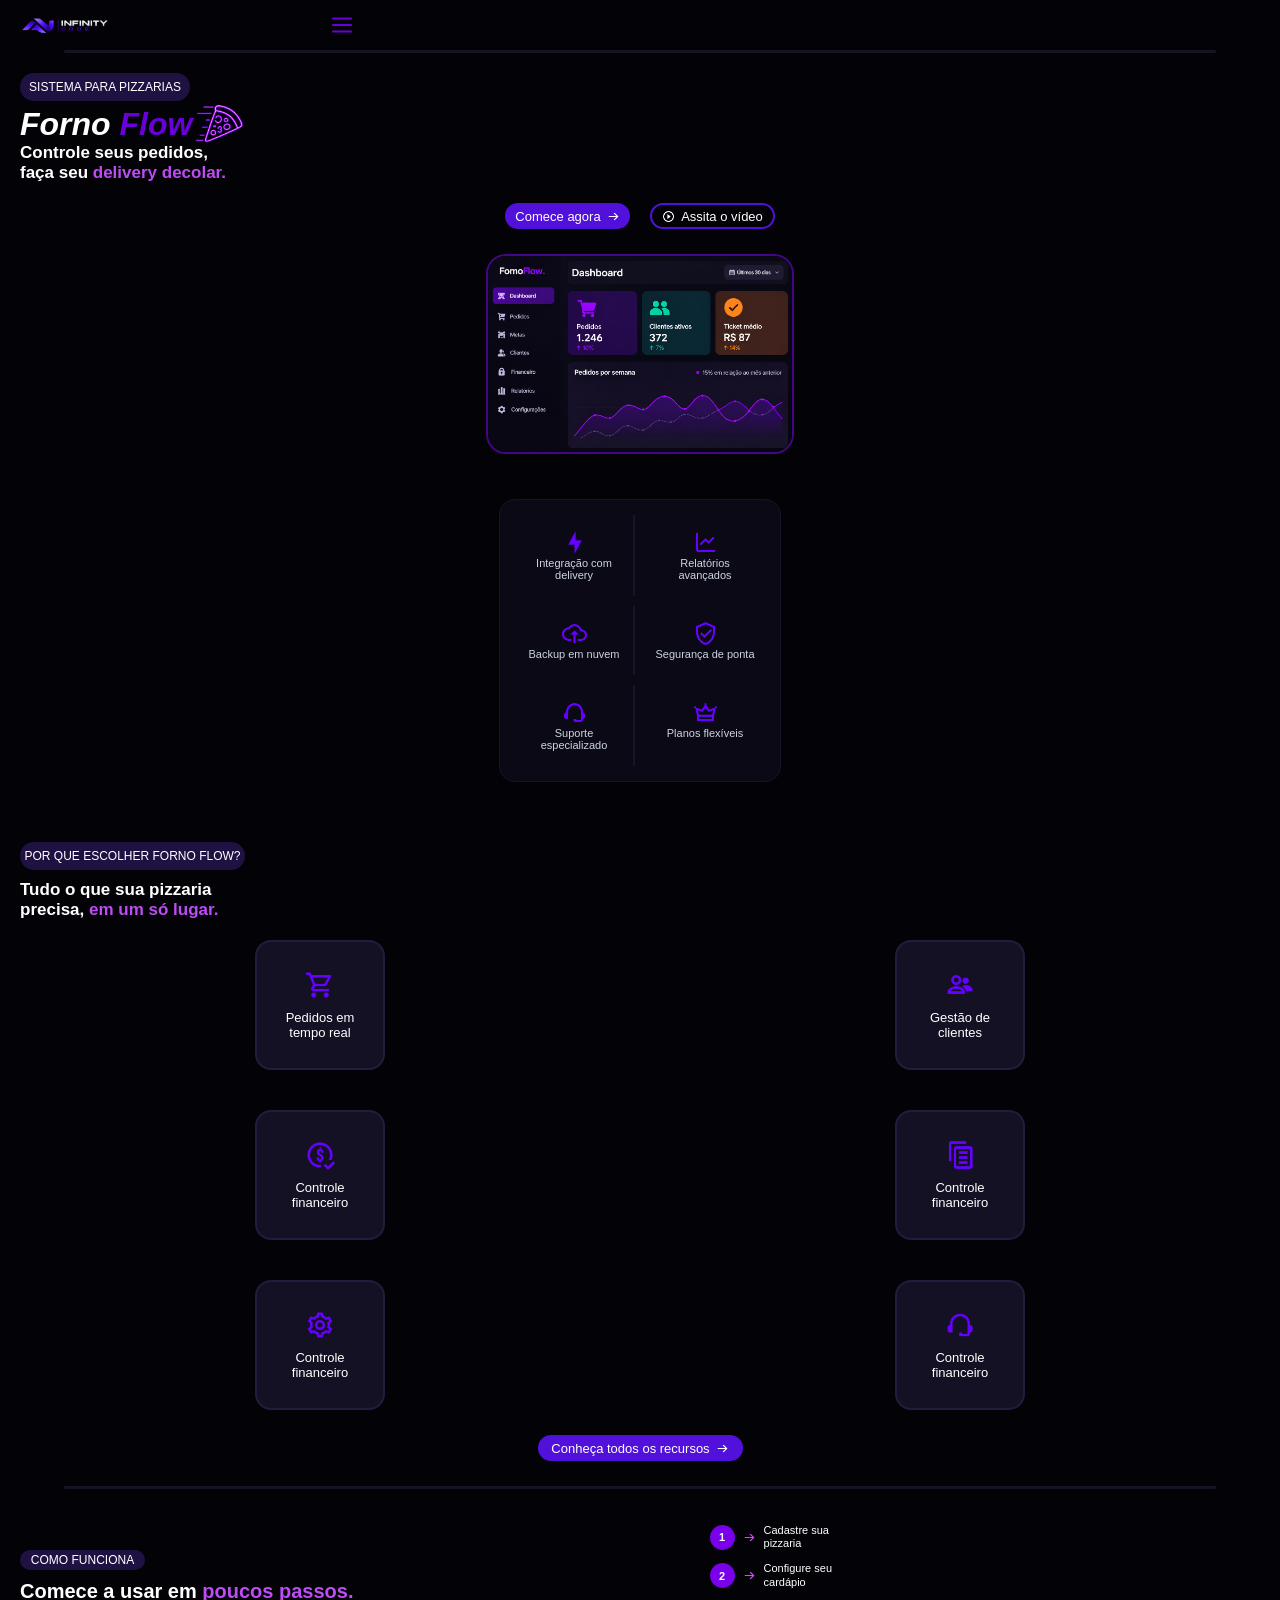
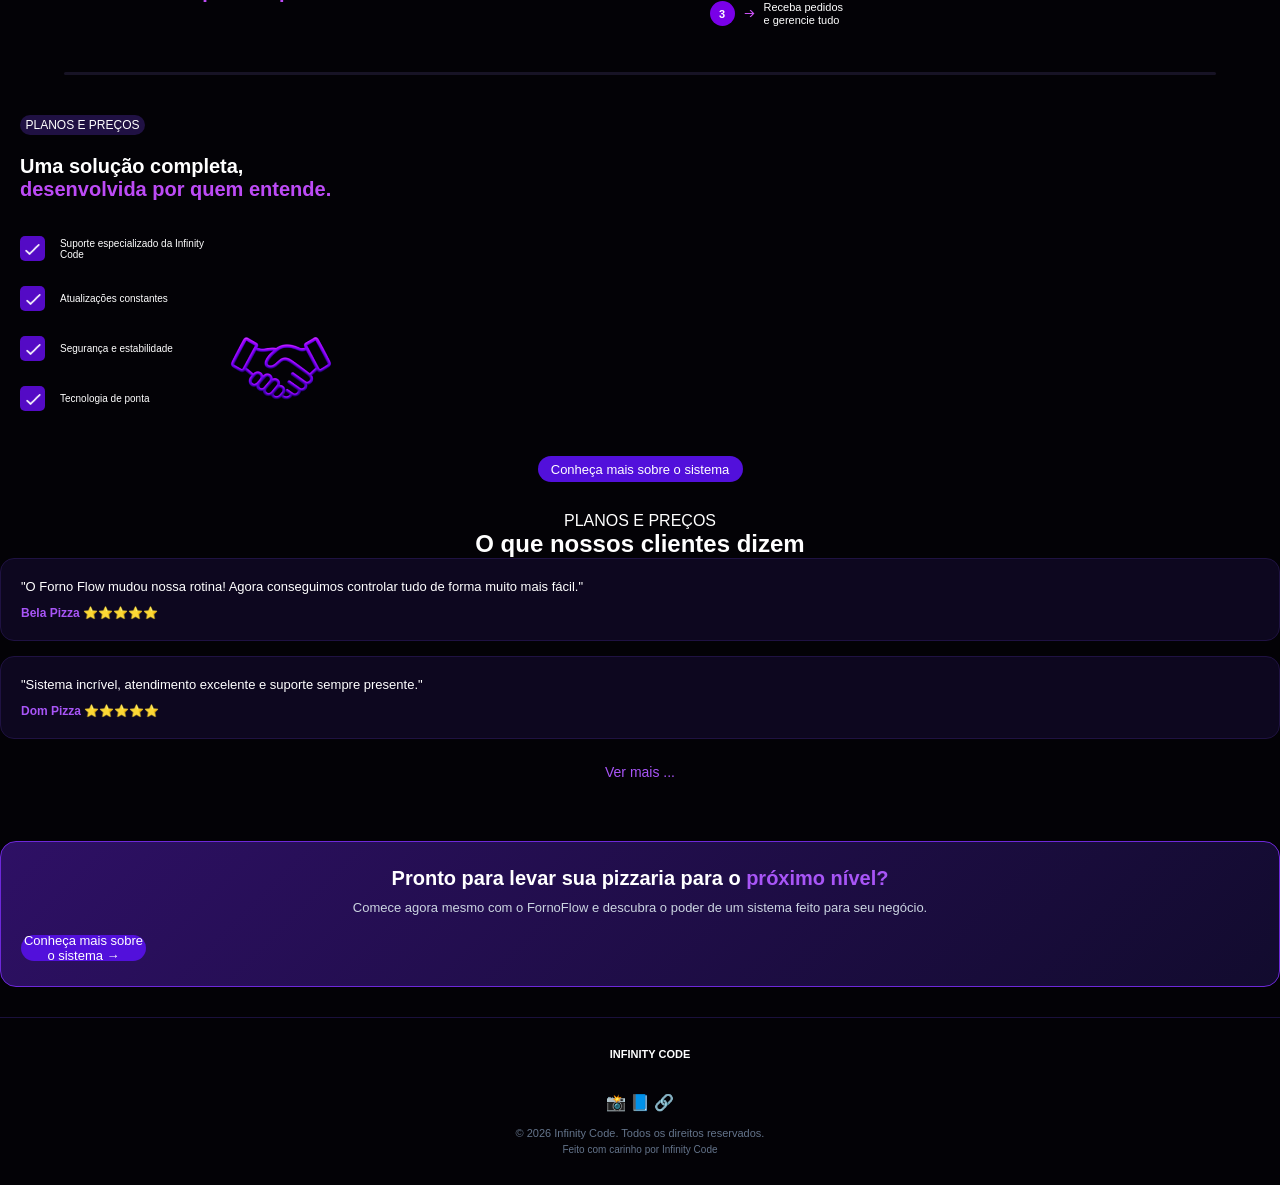
==== index.html @ 1250975b "Tela do mobile em andamento" ====
<!DOCTYPE html>
<html lang="pt-br">
<head>
  <meta charset="UTF-8">
  <meta name="viewport" content="width=device-width, initial-scale=1.0">
  <title>Infinity Code</title>
  <link rel="stylesheet" href="style.css">
</head>
<body>
  <header>
    <img src="landing-page/img/logo.png" alt="Logo" class="logo">
    <img src="./landing-page/img/menu.png" alt="Menu" class="menu">
  </header>
  <hr class="linha-header">
  <section class="hero-mobile">
    <div class="sistema_pizzarias">SISTEMA PARA PIZZARIAS</div>
    <div class="teste">
    <h1 class="titulo_principal">Forno <span class="destaque">Flow</span></h1>
    <img class="led_pizza" src="./landing-page/img/91f98813-d1e6-4bec-9708-b373883f494c.png" alt="led pizza">
  </div>
    <p class="titulo_1"><strong>Controle seus pedidos,</strong></p>
    <p class="titulo_1"><strong>faça seu <span class="destaque_1">delivery decolar.</span></strong></p>
    <div class="botoes">
      <div class="btn-roxo">
        <p>Comece agora</p>
        <img class="seta" src="./landing-page/img/icons8-right-96.png" alt="">
      </div>
      <div class="btn-transparente">
        <img class="play" src="./landing-page/img/icons8-play-dentro-de-um-círculo-96.png" alt="">
        <p>Assita o vídeo</p>
      </div>
    </div>
    <div class="imagem">
      <img class="sistema" src="landing-page/img/Captura de tela 2026-11-18 223406.png" alt="sistema">
    </div>
  </section>
  <div class="beneficios">
      <section class="features-grid-mobile">
    <div class="feature-box-linha">
      <img class="imagens_beneficios" src="landing-page/img/icons8-raio-96.png" alt="raio">
      <br>Integração com delivery</div>
      
    <div class="feature-box">
      <img class="imagens_beneficios" src="landing-page/img/icons8-gráfico-96.png" alt="grafico">
      <br>Relatórios avançados</div>
      
    <div class="feature-box-linha">
      <img class="imagens_beneficios" src="landing-page/img/icons8-upload-para-nuvem-96.png" alt="upload">
      <br>Backup em nuvem</div>
      
    <div class="feature-box">
      <img class="imagens_beneficios" src="landing-page/img/icons8-segurança-verificada-96.png" alt="proteção">
      <br>Segurança de ponta</div>
      
    <div class="feature-box-linha">
      <img class="imagens_beneficios" src="landing-page/img/icons8-fone-de-ouvido-96.png" alt="suporte">
      <br>Suporte especializado</div>
      
    <div class="feature-box">
      <img class="imagens_beneficios" src="landing-page/img/icons8-coroa-96.png" alt="coroa">
      <br>Planos flexíveis</div>
  </div>  
  </section>

  <section class="why-mobile">
    <div class="porque_escolher">POR QUE ESCOLHER FORNO FLOW?</div>
    <p class="titulo_2"><strong>Tudo o que sua pizzaria precisa, <span class="destaque_1">em um só lugar.</span></strong></p>

  <div class="container-cards">
    <div class="card">
    <img class="icone" src="landing-page/img/icons8-carrinho-de-compras-96.png" alt="compras">
    <p>Pedidos em tempo real</p>
    </div>

    <div class="card">
    <img class="icone" src="landing-page/img/icons8-grupo-de-fundo-selecionado-96.png" alt="clientes">
    <p>Gestão de clientes</p>
    </div>

   <div class="card">
    <img class="icone" src="landing-page/img/icons8-verifique-o-dólar-96.png" alt="financeiro">
    <p>Controle financeiro</p>
    </div>

    <div class="card">
    <img class="icone" src="landing-page/img/icons8-termos-e-condições-96.png" alt="cardapio">
    <p>Controle financeiro</p>
    </div>

    <div class="card">
    <img class="icone" src="landing-page/img/icons8-configurações-96.png" alt="personalização">
    <p>Controle financeiro</p>
    </div>

    <div class="card">
    <img class="icone" src="landing-page/img/icons8-fone-de-ouvido-96.png" alt="suporte">
    <p>Controle financeiro</p>
    </div>
</div>

    <div class="caixa-bt-roxo">
      <div class="bt-roxo-2">
        <p>Conheça todos os recursos</p>
        <img class="seta" src="./landing-page/img/icons8-right-96.png" alt="">
      </div>
      
  </section>
  <hr class="linha-como-funciona">
  <section class="como-funciona">
  <div class="conteudo-esquerdo">
    <div class="etiqueta">COMO FUNCIONA</div>
    <p><strong>Comece a usar em <span class="destaque_1">poucos passos.</span></strong></p>
  </div>
  <div class="passos">

    <div class="passo">
      <div class="numero">1</div>
      <img class="seta" src="landing-page/img/icons8-direita-96.png" alt="seta roxa">
      <p>Cadastre sua pizzaria</p>
    </div>

    <div class="passo">
      <div class="numero">2</div>
      <img class="seta" src="landing-page/img/icons8-direita-96.png" alt="seta roxa">
      <p>Configure seu cardápio</p>
    </div>

    <div class="passo">
      <div class="numero">3</div>
      <img class="seta" src="landing-page/img/icons8-direita-96.png" alt="seta roxa">
      <p>Receba pedidos e gerencie tudo</p>
    </div>
  </div>
</section>
<hr class="linha-como-funciona">




<section class="planos-precos-mobile">
  <div class="planos-precos">PLANOS E PREÇOS</div>
  <p class="titulo_3"><strong>Uma solução completa,</strong></p>
  <p class="titulo_4"><strong>desenvolvida por quem entende.<span class="destaque_2"></span></strong></p>
  <div class="teste">
    <div class="planos">

      <div class="planos_2">
        <div class="quadrado">
          <img class="confere" src="landing-page/img/icons8-selecionado-96.png" alt="icone">
        </div>
        <p>Suporte especializado da Infinity Code</p>
  
      </div>
      <div class="planos_2">
        <div class="quadrado">
          <img class="confere" src="landing-page/img/icons8-selecionado-96.png" alt="icone">
        </div>
        <p>Atualizações constantes</p>
  
      </div>
      <div class="planos_2">
        <div class="quadrado">
          <img class="confere" src="landing-page/img/icons8-selecionado-96.png" alt="icone">
        </div>
        <p>Segurança e  estabilidade</p>
  
      </div>
      <div class="planos_2">
        <div class="quadrado">
          <img class="confere" src="landing-page/img/icons8-selecionado-96.png" alt="icone">
        </div>
        <p>Tecnologia de ponta</p>
      </div>
    
    </div>
    <img class="icone-mão" src="landing-page/img/fcdffcb5-68f2-475a-bbe3-7c4272f0a0ca.png" alt="maõs">
  </div>
  <div class="caixa-bt-roxo">
  <div class="bt-roxo-3">Conheça mais sobre o sistema</div>
  </div>
  
  
</section>





  <!-- DEPOIMENTOS MOBILE -->
  <section class="depoimentos-mobile">
    <span class="badge">PLANOS E PREÇOS</span>
    <h2>O que nossos clientes dizem</h2>

    <div class="depoimento-card">
      <p>"O Forno Flow mudou nossa rotina! Agora conseguimos controlar tudo de forma muito mais fácil."</p>
      <div class="autor"><strong>Bela Pizza</strong> ⭐⭐⭐⭐⭐</div>
    </div>
    
    <div class="depoimento-card">
      <p>"Sistema incrível, atendimento excelente e suporte sempre presente."</p>
      <div class="autor"><strong>Dom Pizza</strong> ⭐⭐⭐⭐⭐</div>
    </div>

    <a href="#" class="ver-mais">Ver mais ...</a>
  </section>

  <!-- CTA FINAL -->
  <section class="cta-mobile-box">
    <h3>Pronto para levar sua pizzaria para o <span>próximo nível?</span></h3>
    <p>Comece agora mesmo com o FornoFlow e descubra o poder de um sistema feito para seu negócio.</p>
    <button class="btn-roxo full-width">Conheça mais sobre o sistema →</button>
  </section>

  <!-- RODAPÉ MOBILE -->
  <footer class="footer-mobile">
    <div class="logo">INFINITY CODE</div>
    <div class="socials">📸 📘 🔗</div>
    <p>© 2026 Infinity Code. Todos os direitos reservados.</p>
    <p class="tiny">Feito com carinho por Infinity Code</p>
  </footer>

</body>
</html>
---- style.css ----
* {
  margin: 0;
  padding: 0;
  box-sizing: border-box;
  font-family: 'Segoe UI', Tahoma, Geneva, Verdana, sans-serif;
}

body {
  display: flex;
  flex-direction: column;
  background-color: #030206;
  color: #ffffff;
  width: 100%;
}

header {
  display: flex;
  align-items: center;
  height: 50px;
  font-size: 12px;
  font-weight: bold;
  letter-spacing: 1px;
}

.menu {
  height: 24px;
  margin-left: 220px;
}

.logo {
    height: 30px;
    margin-left: 20px;
}

.linha-header {
  border: none;
  height: 3px;
  background-color: #171325;
  width: 90%;
  margin: 0 auto;
  border-radius: 25px;
}

.sistema_pizzarias {
  display: flex;
  justify-content: center;
  align-items: center;
  background-color: #201143;
  color: #ffffff;
  font-size: 12px;
  height: 28px; 
  width: 170px;
  margin-top: 20px;
  margin-left: 20px;
  border-radius: 25px;
}

.titulo_principal {
margin-left: 20px;
font-size: 32px;
font-style: italic;
}

.destaque {
color: #6900DA;
}

.teste {
 display: flex;
}

.led_pizza {
  height: 40px;
  margin-top: 2px;
}
.titulo_1 {
  margin-left: 20px;
  font-size: 17px;
}
.destaque_1 {
  color: #BD4BF6;
}
.hero-title {
  color: #5210DB;
  font-size: 16px;
  margin-bottom: 20px;
}
.botoes{
display: flex;
gap: 20px;
margin-top: 20px;
width: 100%;
justify-content: center;
align-items: center;
}

.btn-roxo {
  display: flex;
  width: 125px;
  height: 26px;
  justify-content: center;
  align-items: center; 
  gap: 6px;
  border-radius: 25px;
  border: none;
  background-color: #5210DB;
  color: white;
  font-size: 13px;
  
}
.seta {
  height: 13px;
}

.play {
  height: 13px;
}
.btn-transparente {
  display: flex;
  width: 125px;
  height: 26px;
  justify-content: center;
  align-items: center; 
  gap: 6px;
  border-radius: 25px;
  border: none;
  background-color: #030206;
  color: white;
  font-size: 13px;
  border: 2px solid #5210DB;
  
}
.imagem {
  display: flex;
  width: 100%;   
  height: 250px;
  justify-content: center;
  align-items: center;          
}
.sistema {
  height: 200px;
  border-radius: 20px;
  border: 2px solid #440587;
  justify-content: center;
  align-items: center;
}

.beneficios {
  display: flex;
  justify-content: center;
  align-items: center;
  width: 100%;
  margin-top: 20px;
}

.features-grid-mobile {
  display: grid;
  grid-template-columns: repeat(2, 1fr);
  gap: 10px;
  background-color: #0B0915;
  border: 1px solid #181425;
  padding: 15px;
  border-radius: 16px;
  margin-bottom: 40px;
  text-align: center;
  font-size: 11px;
  width: 282px;
}

.feature-box {
  padding: 15px 10px;
  color: #cbd5e1;
}
.imagens_beneficios {
  height: 25px;
}
.feature-box-linha {
  border-right: 2px solid #181425;
  padding: 15px 10px;
  color: #cbd5e1;
}

.porque_escolher {
  display: flex;
  justify-content: center;
  align-items: center;
  background-color: #201143;
  color: #ffffff;
  font-size: 12px;
  height: 28px; 
  width: 225px;
  margin-top: 20px;
  margin-left: 20px;
  border-radius: 25px;
}

.titulo_2 {
  margin-left: 20px;
  margin-top: 10px;
  font-size: 17px;
  width: 260px;
}

.container-cards {
  display: grid;
  grid-template-columns: repeat(2, 1fr);
  width: 100%;
  justify-items: center;
  align-items: center;
  gap: 20px 0;
}

.card {
  box-sizing: border-box;
  background-color: #151125;
  border: 2px solid #231c3c;
  border-radius: 16px;
  padding: 20px;
  text-align: center;
  display: flex;
  flex-direction: column;
  align-items: center;
  justify-content: center;
  height: 130px;
  width: 130px;
  margin-top: 20px;
}

.icone {
  height: 30px;
  margin-bottom: 10px;
}

.card p {
  font-size: 13px;
}

.caixa-bt-roxo {
  display: flex;
  justify-content: center;
  align-items: center;
  margin-top: 25px; 
}

.bt-roxo-2 {
  display: flex;
  width: 205px;
  height: 26px;
  justify-content: center;
  align-items: center; 
  gap: 6px;
  border-radius: 25px;
  border: none;
  background-color: #5210DB;
  color: white;
  font-size: 13px;
}

.linha-como-funciona {
  border: none;
  height: 3px;
  background-color: #171325;
  width: 90%;
  margin: 0 auto;
  border-radius: 25px;
  margin-top: 25px;
  
}
.como-funciona {
  display: grid;
  grid-template-columns: 1.2fr 1fr;
  align-items: center;
  gap: 25px;
  width: 100%;
  margin-top: 35px;
  margin-bottom: 20px;
  box-sizing: border-box;
}

.conteudo-esquerdo {
  display: flex;
  flex-direction: column;
  align-items: flex-start;
}

.etiqueta {
  display: flex;
  justify-content: center;
  align-items: center;
  background-color: #201143;
  color: #ffffff;
  font-size: 12px;
  height: 20px; 
  width: 125px;
  margin-left: 20px;
  border-radius: 25px;
}

.conteudo-esquerdo p {
  color: white;
  font-size: 20px;
  line-height: 1.1;
  margin: 0;
  margin-top: 10px;
  margin-left: 20px;
}

.passos {
  display: flex;
  flex-direction: column;
  gap: 12px;
}

.passo {
  display: flex;
  align-items: center;
  gap: 8px;
  width: 135px;
}

.numero {
  background-color: #7900e8;
  color: white;
  width: 25px;
  height: 25px;
  min-width: 25px;
  border-radius: 50%;
  display: flex;
  align-items: center;
  justify-content: center;
  font-size: 11px;
  font-weight: bold;
}

.passo p {
  color: white;
  font-size: 11px;
  line-height: 1.2;
  margin: 0;
}
.planos-precos{
  display: flex;
  justify-content: center;
  align-items: center;
  background-color: #201143;
  color: #ffffff;
  font-size: 12px;
  height: 20px; 
  width: 125px;
  margin-top: 40px;
  margin-left: 20px;
  border-radius: 25px;

}

.titulo_3{
  margin-top: 20px;
  margin-left: 20px;
  font-size: 20px;
}

.titulo_4 {
  margin-left: 20px;
  font-size: 20px;
  color: #BD4BF6;
}

.planos {
  display: flex;
  flex-direction: column;
  grid-template-columns: 1.2fr 1fr;
  margin-left: 20px;
  gap: 25px;
  width: 210px;
  margin-top: 35px;
  margin-bottom: 20px;
  box-sizing: border-box;
}

.planos_2 {
  display: flex;
  align-items: center;
}

.quadrado {
  display: flex;
  background-color: #540AC5;
  align-items: center;
  justify-content:center;
  height: 25px;
  width:  25px;
  border-radius: 5px;
}

.planos_2 p {
  font-size: 10px;
  margin-left: 15px;
}

.confere {
  height: 20px;
}

.teste {
  align-items: end;
}

.icone-mão {
  padding-bottom: 30px;
  height: 100px;
}

.bt-roxo-3 {
  display: flex;
  width: 205px;
  height: 26px;
  justify-content: center;
  align-items: center; 
  gap: 6px;
  border-radius: 25px;
  border: none;
  background-color: #5210DB;
  color: white;
  font-size: 13px;
}
/* Depoimentos Mobile */
.depoimentos-mobile {
  padding: 30px 0;
  text-align: center;
}

.depoimento-card {
  background: #0d071f;
  border: 1px solid #1f1242;
  padding: 20px;
  border-radius: 14px;
  text-align: left;
  margin-bottom: 15px;
}

.depoimento-card p {
  font-size: 13px;
  margin-bottom: 12px;
}

.autor {
  font-size: 12px;
  color: #a855f7;
}

.ver-mais {
  color: #a855f7;
  text-decoration: none;
  font-size: 14px;
  display: inline-block;
  margin-top: 10px;
}

/* CTA Box Mobile */
.cta-mobile-box {
  background: linear-gradient(135deg, #2e1065, #120b2e);
  border: 1px solid #6d28d9;
  padding: 25px 20px;
  border-radius: 16px;
  text-align: center;
  margin: 30px 0;
}

.cta-mobile-box h3 {
  font-size: 20px;
  margin-bottom: 10px;
}

.cta-mobile-box h3 span {
  color: #a855f7;
}

.cta-mobile-box p {
  color: #cbd5e1;
  font-size: 13px;
  margin-bottom: 20px;
}

/* Rodapé Mobile */
.footer-mobile {
  text-align: center;
  padding: 30px 0;
  border-top: 1px solid #1a103c;
  font-size: 11px;
  color: #64748b;
}

.footer-mobile .logo {
  font-weight: bold;
  color: white;
  margin-bottom: 15px;
}

.socials {
  font-size: 16px;
  margin-bottom: 15px;
}

.tiny {
  margin-top: 5px;
  font-size: 10px;
}
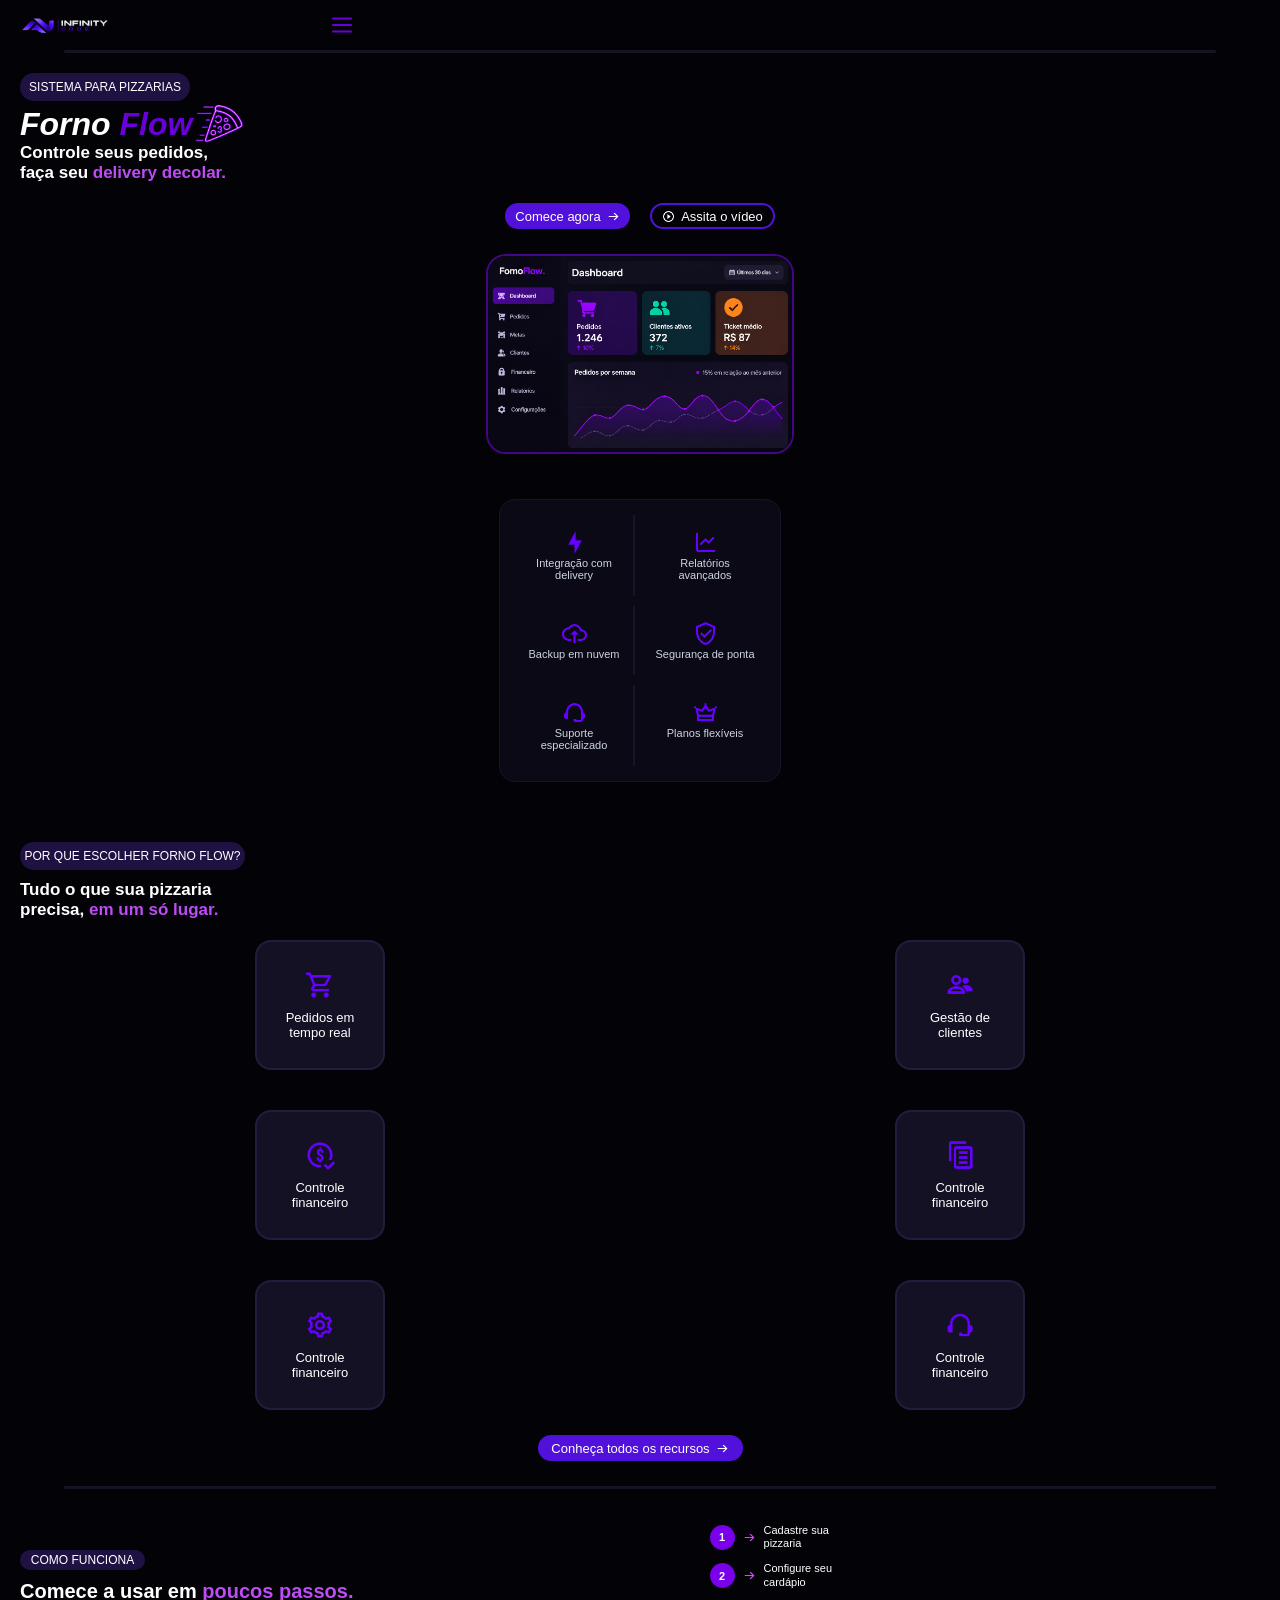
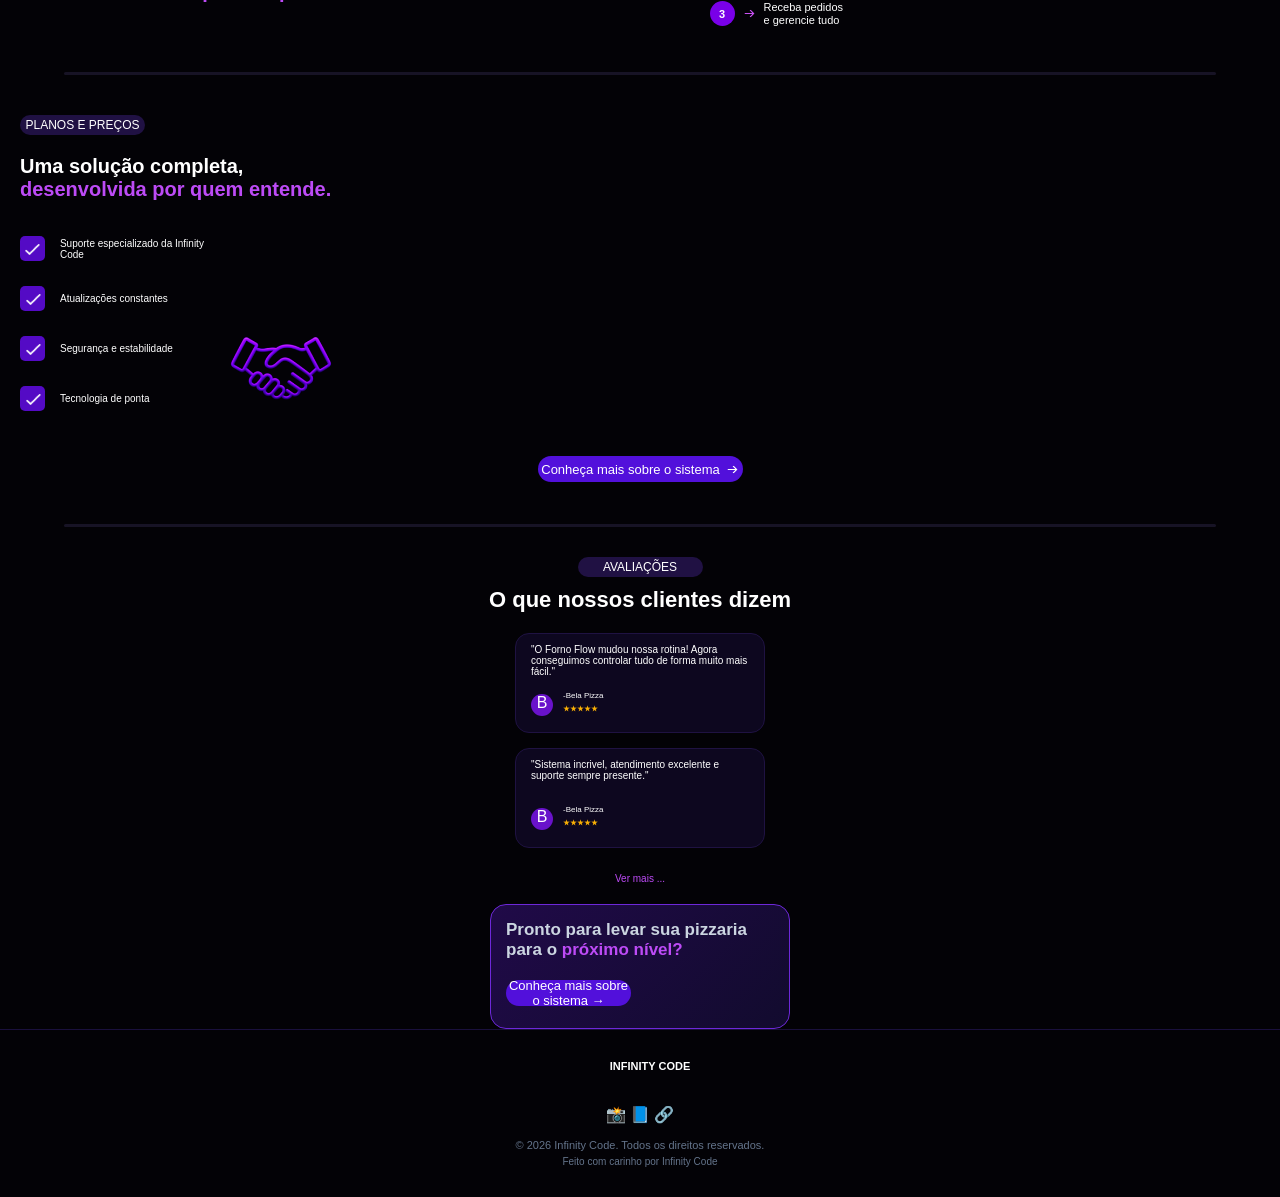
==== commit bd7ebe18: "Tela mobile quase finalizada" ====
--- a/index.html
+++ b/index.html
@@ -134,9 +134,6 @@
 </section>
 <hr class="linha-como-funciona">
 
-
-
-
 <section class="planos-precos-mobile">
   <div class="planos-precos">PLANOS E PREÇOS</div>
   <p class="titulo_3"><strong>Uma solução completa,</strong></p>
@@ -176,39 +173,68 @@
     <img class="icone-mão" src="landing-page/img/fcdffcb5-68f2-475a-bbe3-7c4272f0a0ca.png" alt="maõs">
   </div>
   <div class="caixa-bt-roxo">
-  <div class="bt-roxo-3">Conheça mais sobre o sistema</div>
-  </div>
-  
-  
+  <div class="bt-roxo-3">
+    <p>Conheça mais sobre o sistema</p>
+    <img class="seta" src="landing-page/img/icons8-right-96.png" alt="seta">
+  </div>
+  </div>
 </section>
-
-
-
-
-
-  <!-- DEPOIMENTOS MOBILE -->
+<hr class="linha-como-funciona">
+
   <section class="depoimentos-mobile">
-    <span class="badge">PLANOS E PREÇOS</span>
-    <h2>O que nossos clientes dizem</h2>
-
-    <div class="depoimento-card">
-      <p>"O Forno Flow mudou nossa rotina! Agora conseguimos controlar tudo de forma muito mais fácil."</p>
-      <div class="autor"><strong>Bela Pizza</strong> ⭐⭐⭐⭐⭐</div>
-    </div>
-    
-    <div class="depoimento-card">
-      <p>"Sistema incrível, atendimento excelente e suporte sempre presente."</p>
-      <div class="autor"><strong>Dom Pizza</strong> ⭐⭐⭐⭐⭐</div>
-    </div>
-
-    <a href="#" class="ver-mais">Ver mais ...</a>
+    <div class="titulo_avaliacoes">
+      <div class="avaliacoes">AVALIAÇÕES</div>
+      <p><strong>O que nossos clientes dizem</strong></p>
+    </div>
+
+    <div class="caixa-avaliacoes">
+      <div class="avaliacao-card">
+        <p>"O Forno Flow mudou nossa rotina! Agora conseguimos controlar tudo de forma muito mais fácil."</p>
+        <div class="cliente">
+          <div class="logo-perfil">B</div>
+          <div class="alinhamento-estrela">
+          <div class="autor">-Bela Pizza</div>
+          <div class="nota">
+            <img class="estrela" src="landing-page/img/icons8-estrela-96.png" alt="estrela">
+            <img class="estrela" src="landing-page/img/icons8-estrela-96.png" alt="estrela">
+            <img class="estrela" src="landing-page/img/icons8-estrela-96.png" alt="estrela">
+            <img class="estrela" src="landing-page/img/icons8-estrela-96.png" alt="estrela">
+            <img class="estrela" src="landing-page/img/icons8-estrela-96.png" alt="estrela">
+          </div>
+          </div>
+        </div>
+        
+      </div>
+      <div class="avaliacao-card">
+        <p>"Sistema incrivel, atendimento excelente e suporte sempre presente."</p>
+        <div class="cliente-1">
+          <div class="logo-perfil">B</div>
+          <div class="alinhamento-estrela">
+          <div class="autor">-Bela Pizza</div>
+          <div class="nota">
+            <img class="estrela" src="landing-page/img/icons8-estrela-96.png" alt="estrela">
+            <img class="estrela" src="landing-page/img/icons8-estrela-96.png" alt="estrela">
+            <img class="estrela" src="landing-page/img/icons8-estrela-96.png" alt="estrela">
+            <img class="estrela" src="landing-page/img/icons8-estrela-96.png" alt="estrela">
+            <img class="estrela" src="landing-page/img/icons8-estrela-96.png" alt="estrela">
+          </div>
+          </div>
+        </div>
+    </div>
+    <p class="ver-mais">Ver mais ...</p>
   </section>
 
   <!-- CTA FINAL -->
   <section class="cta-mobile-box">
-    <h3>Pronto para levar sua pizzaria para o <span>próximo nível?</span></h3>
-    <p>Comece agora mesmo com o FornoFlow e descubra o poder de um sistema feito para seu negócio.</p>
-    <button class="btn-roxo full-width">Conheça mais sobre o sistema →</button>
+    <div class="caixa-final">
+      <div class="caixa-roxa">
+        <p><span class="texto-final"><strong>Pronto para levar sua pizzaria para o </span><span class="destaque_3">próximo nível?</strong></span></p>
+        <button class="btn-roxo full-width">Conheça mais sobre o sistema →</button>
+
+      </div>
+      
+    </div>
+    
   </section>
 
   <!-- RODAPÉ MOBILE -->
--- a/style.css
+++ b/style.css
@@ -422,58 +422,139 @@
   background-color: #5210DB;
   color: white;
   font-size: 13px;
+  margin-bottom: 17px;
+  text-align: center;
 }
 /* Depoimentos Mobile */
-.depoimentos-mobile {
-  padding: 30px 0;
-  text-align: center;
-}
-
-.depoimento-card {
+.titulo_avaliacoes {
+  display: flex;
+  flex-direction: column;
+  align-items: center;
+  justify-content: center;
+  height: auto;
+  width: 100%;
+  gap: 10px;
+  margin-top: 30px;
+}
+.avaliacoes {
+  display: flex;
+  justify-content: center;
+  align-items: center;
+  background-color: #201143;
+  color: #ffffff;
+  font-size: 12px;
+  height: 20px; 
+  width: 125px;
+  border-radius: 25px;
+}
+.titulo_avaliacoes p {
+  font-size: 22px;
+}
+
+.caixa-avaliacoes {
+  display: flex;
+  flex-direction: column;
+  height: auto;
+  width: 100%;
+  justify-content: center;
+  align-items: center;
+  margin-top: 20px
+}
+
+.avaliacao-card {
   background: #0d071f;
   border: 1px solid #1f1242;
-  padding: 20px;
+  padding-top: 10px;
+  padding-left: 15px;
+  padding-right: 10px;
   border-radius: 14px;
   text-align: left;
   margin-bottom: 15px;
-}
-
-.depoimento-card p {
-  font-size: 13px;
-  margin-bottom: 12px;
-}
-
+  height: 100px;
+  width: 250px;
+}
+
+.avaliacao-card p {
+  font-size: 10px;
+}
+
+.logo-perfil {
+  display: flex;
+  width: 22px;
+  height: 22px;
+  background-color: #6912CB;
+  justify-content: center;
+  border-radius: 50%;
+  margin-top: 7px;
+}
+
+.cliente {
+  margin-top: 10px;
+  display: flex;
+  align-items: center;
+}
+
+.alinhamento-estrela {
+  display: flex;
+  flex-direction: column;
+  margin-left: 10px;
+}
 .autor {
-  font-size: 12px;
-  color: #a855f7;
-}
-
+  font-size: 8px;
+}
+.nota{
+  display: flex;
+  margin-top: 5px;
+}
+.estrela {
+  height: 7px;
+}
+.cliente-1 {
+  margin-top: 20px;
+  display: flex;
+  align-items: center;
+}
 .ver-mais {
-  color: #a855f7;
+  color: #BD4BF6;
   text-decoration: none;
-  font-size: 14px;
+  font-size: 10px;
   display: inline-block;
   margin-top: 10px;
 }
 
-/* CTA Box Mobile */
-.cta-mobile-box {
-  background: linear-gradient(135deg, #2e1065, #120b2e);
+.caixa-final{
+  display: flex;
+  flex-direction: column;
+  width: 100%;
+  height: auto;
+  justify-content: center;
+  align-items: center;
+  margin-top: 20px;
+}
+
+.caixa-roxa {
+  background: linear-gradient(135deg, #200a48, #120b2e);
   border: 1px solid #6d28d9;
-  padding: 25px 20px;
   border-radius: 16px;
-  text-align: center;
-  margin: 30px 0;
-}
-
-.cta-mobile-box h3 {
-  font-size: 20px;
-  margin-bottom: 10px;
-}
-
-.cta-mobile-box h3 span {
-  color: #a855f7;
-}
+  height: 125px;
+  width: 300px;
+  padding-left: 15px;
+  padding-top: 15px;
+  padding-right: 10px;
+}
+
+.texto-final {
+  font-size: 17px;
+}
+
+.destaque_3 {
+  font-size: 17px;
+  color: #BD4BF6;
+}
+
+
+
+
 
 .cta-mobile-box p {
   color: #cbd5e1;
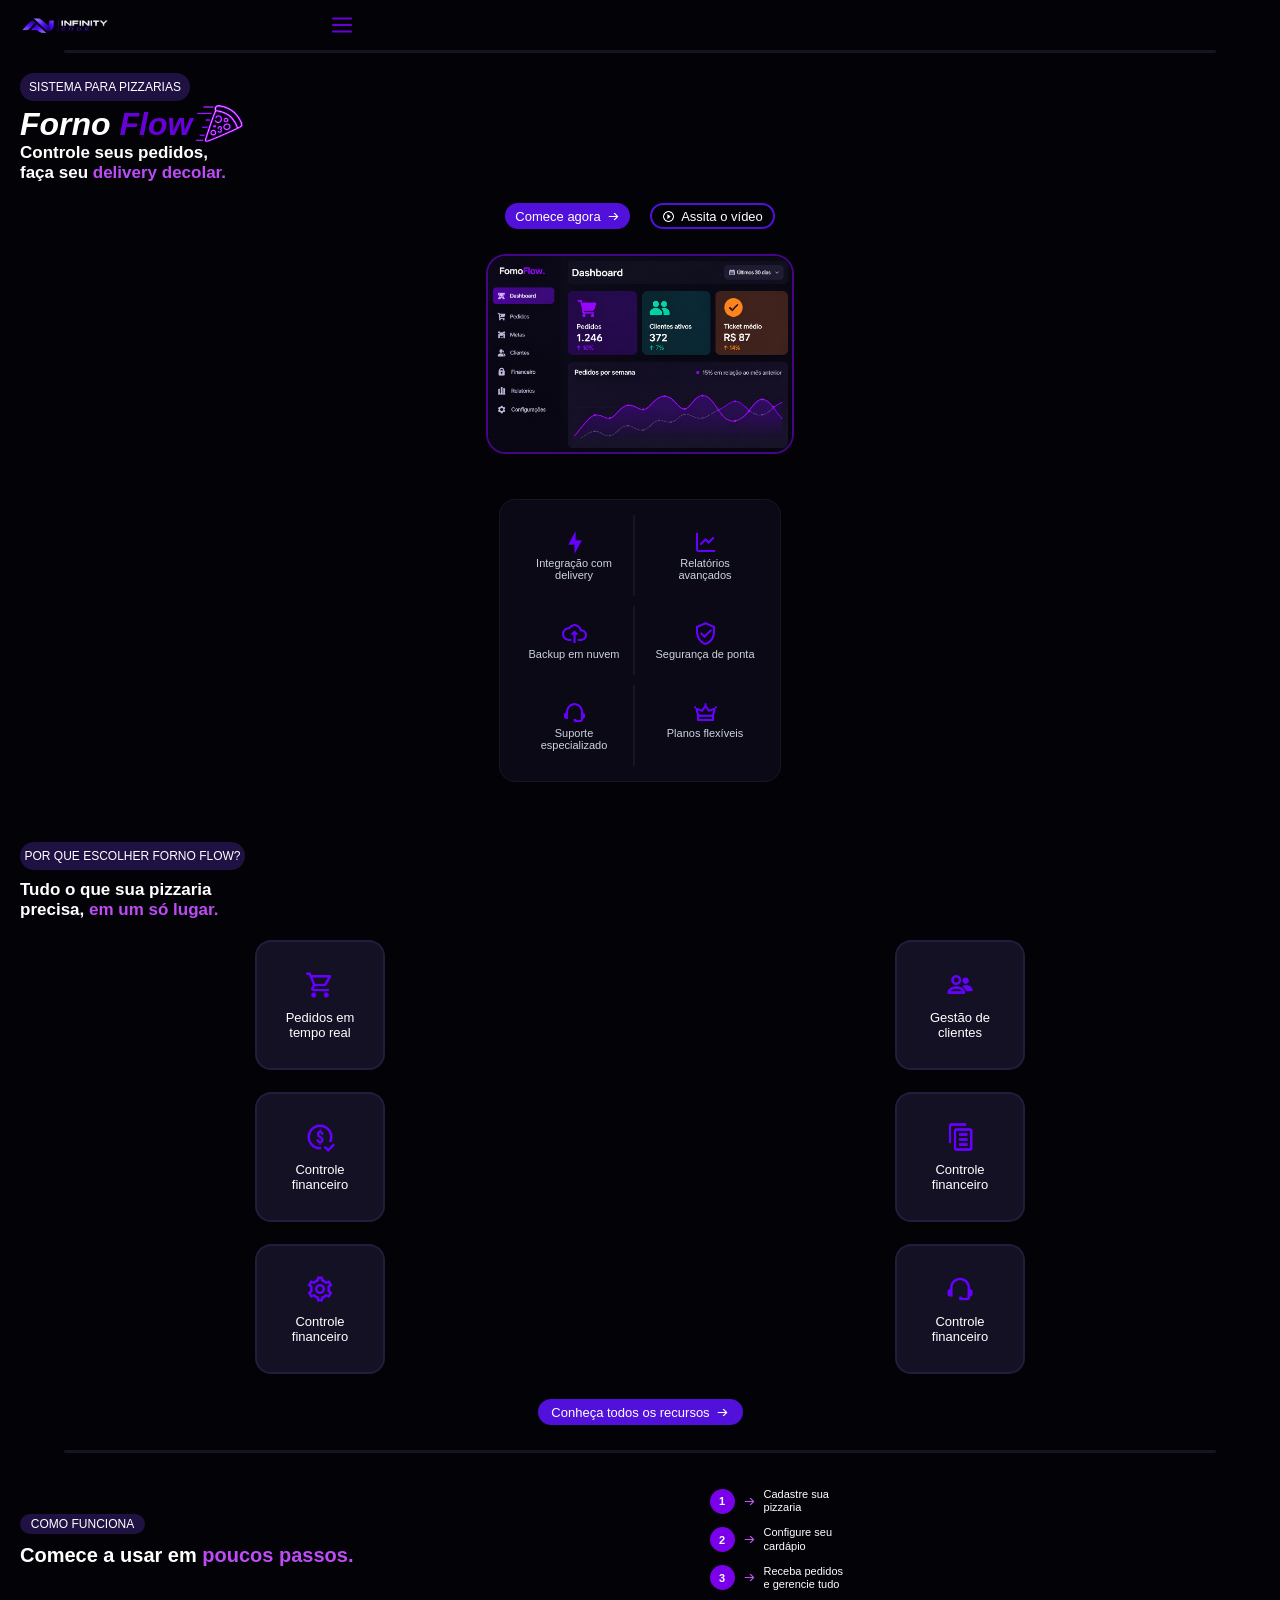
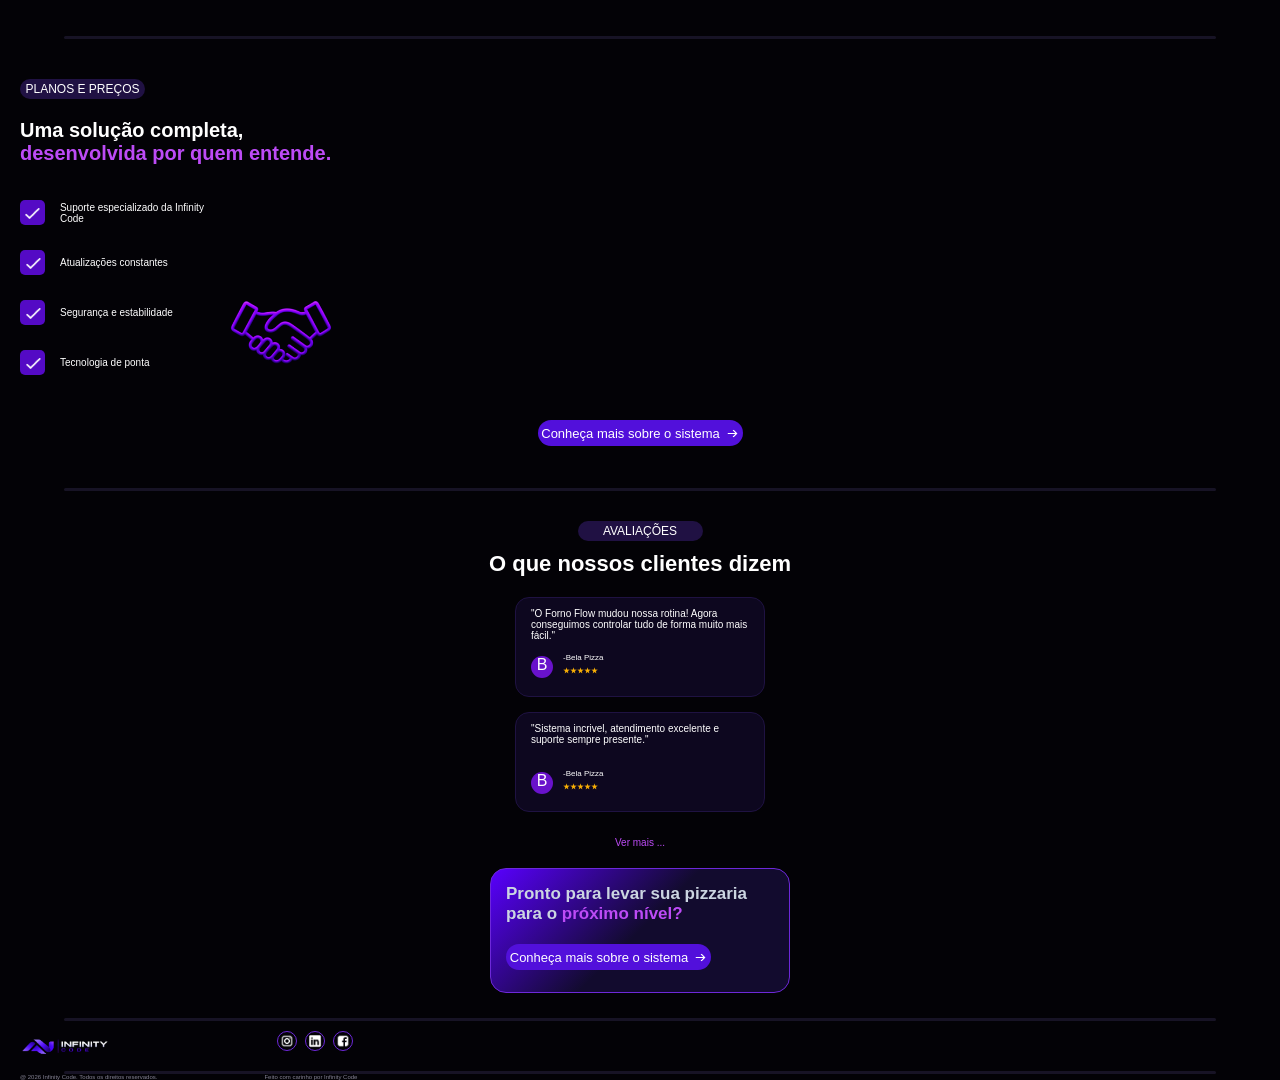
==== commit 12196062: "Tela mobile finalizada" ====
--- a/index.html
+++ b/index.html
@@ -1,249 +1,262 @@
 <!DOCTYPE html>
 <html lang="pt-br">
 <head>
-  <meta charset="UTF-8">
-  <meta name="viewport" content="width=device-width, initial-scale=1.0">
-  <title>Infinity Code</title>
-  <link rel="stylesheet" href="style.css">
+    <meta charset="UTF-8">
+    <meta name="viewport" content="width=device-width, initial-scale=1.0">
+    <title>Infinity Code</title>
+    <link rel="stylesheet" href="style.css">
 </head>
 <body>
-  <header>
-    <img src="landing-page/img/logo.png" alt="Logo" class="logo">
-    <img src="./landing-page/img/menu.png" alt="Menu" class="menu">
-  </header>
-  <hr class="linha-header">
-  <section class="hero-mobile">
-    <div class="sistema_pizzarias">SISTEMA PARA PIZZARIAS</div>
-    <div class="teste">
-    <h1 class="titulo_principal">Forno <span class="destaque">Flow</span></h1>
-    <img class="led_pizza" src="./landing-page/img/91f98813-d1e6-4bec-9708-b373883f494c.png" alt="led pizza">
-  </div>
-    <p class="titulo_1"><strong>Controle seus pedidos,</strong></p>
-    <p class="titulo_1"><strong>faça seu <span class="destaque_1">delivery decolar.</span></strong></p>
-    <div class="botoes">
-      <div class="btn-roxo">
-        <p>Comece agora</p>
-        <img class="seta" src="./landing-page/img/icons8-right-96.png" alt="">
-      </div>
-      <div class="btn-transparente">
-        <img class="play" src="./landing-page/img/icons8-play-dentro-de-um-círculo-96.png" alt="">
-        <p>Assita o vídeo</p>
-      </div>
+    <header>
+        <img src="landing-page/img/logo.png" alt="Logo" class="logo">
+        <img src="./landing-page/img/menu.png" alt="Menu" class="menu">
+    </header>
+
+    <hr class="linha-header">
+
+    <section class="hero-mobile">
+        <div class="sistema_pizzarias">SISTEMA PARA PIZZARIAS</div>
+        <div class="teste">
+            <h1 class="titulo_principal">Forno <span class="destaque">Flow</span></h1>
+            <img class="led_pizza" src="./landing-page/img/91f98813-d1e6-4bec-9708-b373883f494c.png" alt="led pizza">
+        </div>
+        <p class="titulo_1"><strong>Controle seus pedidos,</strong></p>
+        <p class="titulo_1"><strong>faça seu <span class="destaque_1">delivery decolar.</span></strong></p>
+        <div class="botoes">
+            <div class="btn-roxo">
+                <p>Comece agora</p>
+                <img class="seta" src="./landing-page/img/icons8-right-96.png" alt="">
+            </div>
+            <div class="btn-transparente">
+                <img class="play" src="./landing-page/img/icons8-play-dentro-de-um-círculo-96.png" alt="">
+                <p>Assita o vídeo</p>
+            </div>
+        </div>
+        <div class="imagem">
+            <img class="sistema" src="landing-page/img/Captura de tela 2026-11-18 223406.png" alt="sistema">
+        </div>
+    </section>
+
+    <div class="beneficios">
+        <section class="features-grid-mobile">
+            <div class="feature-box-linha">
+                <img class="imagens_beneficios" src="landing-page/img/icons8-raio-96.png" alt="raio">
+                <br>Integração com delivery
+            </div>
+            <div class="feature-box">
+                <img class="imagens_beneficios" src="landing-page/img/icons8-gráfico-96.png" alt="grafico">
+                <br>Relatórios avançados
+            </div>
+            <div class="feature-box-linha">
+                <img class="imagens_beneficios" src="landing-page/img/icons8-upload-para-nuvem-96.png" alt="upload">
+                <br>Backup em nuvem
+            </div>
+            <div class="feature-box">
+                <img class="imagens_beneficios" src="landing-page/img/icons8-segurança-verificada-96.png" alt="proteção">
+                <br>Segurança de ponta
+            </div>
+            <div class="feature-box-linha">
+                <img class="imagens_beneficios" src="landing-page/img/icons8-fone-de-ouvido-96.png" alt="suporte">
+                <br>Suporte especializado
+            </div>
+            <div class="feature-box">
+                <img class="imagens_beneficios" src="landing-page/img/icons8-coroa-96.png" alt="coroa">
+                <br>Planos flexíveis
+            </div>
+        </section>
     </div>
-    <div class="imagem">
-      <img class="sistema" src="landing-page/img/Captura de tela 2026-11-18 223406.png" alt="sistema">
-    </div>
-  </section>
-  <div class="beneficios">
-      <section class="features-grid-mobile">
-    <div class="feature-box-linha">
-      <img class="imagens_beneficios" src="landing-page/img/icons8-raio-96.png" alt="raio">
-      <br>Integração com delivery</div>
-      
-    <div class="feature-box">
-      <img class="imagens_beneficios" src="landing-page/img/icons8-gráfico-96.png" alt="grafico">
-      <br>Relatórios avançados</div>
-      
-    <div class="feature-box-linha">
-      <img class="imagens_beneficios" src="landing-page/img/icons8-upload-para-nuvem-96.png" alt="upload">
-      <br>Backup em nuvem</div>
-      
-    <div class="feature-box">
-      <img class="imagens_beneficios" src="landing-page/img/icons8-segurança-verificada-96.png" alt="proteção">
-      <br>Segurança de ponta</div>
-      
-    <div class="feature-box-linha">
-      <img class="imagens_beneficios" src="landing-page/img/icons8-fone-de-ouvido-96.png" alt="suporte">
-      <br>Suporte especializado</div>
-      
-    <div class="feature-box">
-      <img class="imagens_beneficios" src="landing-page/img/icons8-coroa-96.png" alt="coroa">
-      <br>Planos flexíveis</div>
-  </div>  
-  </section>
-
-  <section class="why-mobile">
-    <div class="porque_escolher">POR QUE ESCOLHER FORNO FLOW?</div>
-    <p class="titulo_2"><strong>Tudo o que sua pizzaria precisa, <span class="destaque_1">em um só lugar.</span></strong></p>
-
-  <div class="container-cards">
-    <div class="card">
-    <img class="icone" src="landing-page/img/icons8-carrinho-de-compras-96.png" alt="compras">
-    <p>Pedidos em tempo real</p>
-    </div>
-
-    <div class="card">
-    <img class="icone" src="landing-page/img/icons8-grupo-de-fundo-selecionado-96.png" alt="clientes">
-    <p>Gestão de clientes</p>
-    </div>
-
-   <div class="card">
-    <img class="icone" src="landing-page/img/icons8-verifique-o-dólar-96.png" alt="financeiro">
-    <p>Controle financeiro</p>
-    </div>
-
-    <div class="card">
-    <img class="icone" src="landing-page/img/icons8-termos-e-condições-96.png" alt="cardapio">
-    <p>Controle financeiro</p>
-    </div>
-
-    <div class="card">
-    <img class="icone" src="landing-page/img/icons8-configurações-96.png" alt="personalização">
-    <p>Controle financeiro</p>
-    </div>
-
-    <div class="card">
-    <img class="icone" src="landing-page/img/icons8-fone-de-ouvido-96.png" alt="suporte">
-    <p>Controle financeiro</p>
-    </div>
-</div>
-
-    <div class="caixa-bt-roxo">
-      <div class="bt-roxo-2">
-        <p>Conheça todos os recursos</p>
-        <img class="seta" src="./landing-page/img/icons8-right-96.png" alt="">
-      </div>
-      
-  </section>
-  <hr class="linha-como-funciona">
-  <section class="como-funciona">
-  <div class="conteudo-esquerdo">
-    <div class="etiqueta">COMO FUNCIONA</div>
-    <p><strong>Comece a usar em <span class="destaque_1">poucos passos.</span></strong></p>
-  </div>
-  <div class="passos">
-
-    <div class="passo">
-      <div class="numero">1</div>
-      <img class="seta" src="landing-page/img/icons8-direita-96.png" alt="seta roxa">
-      <p>Cadastre sua pizzaria</p>
-    </div>
-
-    <div class="passo">
-      <div class="numero">2</div>
-      <img class="seta" src="landing-page/img/icons8-direita-96.png" alt="seta roxa">
-      <p>Configure seu cardápio</p>
-    </div>
-
-    <div class="passo">
-      <div class="numero">3</div>
-      <img class="seta" src="landing-page/img/icons8-direita-96.png" alt="seta roxa">
-      <p>Receba pedidos e gerencie tudo</p>
-    </div>
-  </div>
-</section>
-<hr class="linha-como-funciona">
-
-<section class="planos-precos-mobile">
-  <div class="planos-precos">PLANOS E PREÇOS</div>
-  <p class="titulo_3"><strong>Uma solução completa,</strong></p>
-  <p class="titulo_4"><strong>desenvolvida por quem entende.<span class="destaque_2"></span></strong></p>
-  <div class="teste">
-    <div class="planos">
-
-      <div class="planos_2">
-        <div class="quadrado">
-          <img class="confere" src="landing-page/img/icons8-selecionado-96.png" alt="icone">
-        </div>
-        <p>Suporte especializado da Infinity Code</p>
-  
-      </div>
-      <div class="planos_2">
-        <div class="quadrado">
-          <img class="confere" src="landing-page/img/icons8-selecionado-96.png" alt="icone">
-        </div>
-        <p>Atualizações constantes</p>
-  
-      </div>
-      <div class="planos_2">
-        <div class="quadrado">
-          <img class="confere" src="landing-page/img/icons8-selecionado-96.png" alt="icone">
-        </div>
-        <p>Segurança e  estabilidade</p>
-  
-      </div>
-      <div class="planos_2">
-        <div class="quadrado">
-          <img class="confere" src="landing-page/img/icons8-selecionado-96.png" alt="icone">
-        </div>
-        <p>Tecnologia de ponta</p>
-      </div>
-    
-    </div>
-    <img class="icone-mão" src="landing-page/img/fcdffcb5-68f2-475a-bbe3-7c4272f0a0ca.png" alt="maõs">
-  </div>
-  <div class="caixa-bt-roxo">
-  <div class="bt-roxo-3">
-    <p>Conheça mais sobre o sistema</p>
-    <img class="seta" src="landing-page/img/icons8-right-96.png" alt="seta">
-  </div>
-  </div>
-</section>
-<hr class="linha-como-funciona">
-
-  <section class="depoimentos-mobile">
-    <div class="titulo_avaliacoes">
-      <div class="avaliacoes">AVALIAÇÕES</div>
-      <p><strong>O que nossos clientes dizem</strong></p>
-    </div>
-
-    <div class="caixa-avaliacoes">
-      <div class="avaliacao-card">
-        <p>"O Forno Flow mudou nossa rotina! Agora conseguimos controlar tudo de forma muito mais fácil."</p>
-        <div class="cliente">
-          <div class="logo-perfil">B</div>
-          <div class="alinhamento-estrela">
-          <div class="autor">-Bela Pizza</div>
-          <div class="nota">
-            <img class="estrela" src="landing-page/img/icons8-estrela-96.png" alt="estrela">
-            <img class="estrela" src="landing-page/img/icons8-estrela-96.png" alt="estrela">
-            <img class="estrela" src="landing-page/img/icons8-estrela-96.png" alt="estrela">
-            <img class="estrela" src="landing-page/img/icons8-estrela-96.png" alt="estrela">
-            <img class="estrela" src="landing-page/img/icons8-estrela-96.png" alt="estrela">
-          </div>
-          </div>
-        </div>
-        
-      </div>
-      <div class="avaliacao-card">
-        <p>"Sistema incrivel, atendimento excelente e suporte sempre presente."</p>
-        <div class="cliente-1">
-          <div class="logo-perfil">B</div>
-          <div class="alinhamento-estrela">
-          <div class="autor">-Bela Pizza</div>
-          <div class="nota">
-            <img class="estrela" src="landing-page/img/icons8-estrela-96.png" alt="estrela">
-            <img class="estrela" src="landing-page/img/icons8-estrela-96.png" alt="estrela">
-            <img class="estrela" src="landing-page/img/icons8-estrela-96.png" alt="estrela">
-            <img class="estrela" src="landing-page/img/icons8-estrela-96.png" alt="estrela">
-            <img class="estrela" src="landing-page/img/icons8-estrela-96.png" alt="estrela">
-          </div>
-          </div>
-        </div>
-    </div>
-    <p class="ver-mais">Ver mais ...</p>
-  </section>
-
-  <!-- CTA FINAL -->
-  <section class="cta-mobile-box">
-    <div class="caixa-final">
-      <div class="caixa-roxa">
-        <p><span class="texto-final"><strong>Pronto para levar sua pizzaria para o </span><span class="destaque_3">próximo nível?</strong></span></p>
-        <button class="btn-roxo full-width">Conheça mais sobre o sistema →</button>
-
-      </div>
-      
-    </div>
-    
-  </section>
-
-  <!-- RODAPÉ MOBILE -->
-  <footer class="footer-mobile">
-    <div class="logo">INFINITY CODE</div>
-    <div class="socials">📸 📘 🔗</div>
-    <p>© 2026 Infinity Code. Todos os direitos reservados.</p>
-    <p class="tiny">Feito com carinho por Infinity Code</p>
-  </footer>
-
+
+    <section class="why-mobile">
+        <div class="porque_escolher">POR QUE ESCOLHER FORNO FLOW?</div>
+        <p class="titulo_2"><strong>Tudo o que sua pizzaria precisa, <span class="destaque_1">em um só lugar.</span></strong></p>
+
+        <div class="container-cards">
+            <div class="card">
+                <img class="icone" src="landing-page/img/icons8-carrinho-de-compras-96.png" alt="compras">
+                <p>Pedidos em tempo real</p>
+            </div>
+            <div class="card">
+                <img class="icone" src="landing-page/img/icons8-grupo-de-fundo-selecionado-96.png" alt="clientes">
+                <p>Gestão de clientes</p>
+            </div>
+            <div class="card">
+                <img class="icone" src="landing-page/img/icons8-verifique-o-dólar-96.png" alt="financeiro">
+                <p>Controle financeiro</p>
+            </div>
+            <div class="card">
+                <img class="icone" src="landing-page/img/icons8-termos-e-condições-96.png" alt="cardapio">
+                <p>Controle financeiro</p>
+            </div>
+            <div class="card">
+                <img class="icone" src="landing-page/img/icons8-configurações-96.png" alt="personalização">
+                <p>Controle financeiro</p>
+            </div>
+            <div class="card">
+                <img class="icone" src="landing-page/img/icons8-fone-de-ouvido-96.png" alt="suporte">
+                <p>Controle financeiro</p>
+            </div>
+        </div>
+
+        <div class="caixa-bt-roxo">
+            <div class="bt-roxo-2">
+                <p>Conheça todos os recursos</p>
+                <img class="seta" src="./landing-page/img/icons8-right-96.png" alt="">
+            </div>
+        </div>
+    </section>
+
+    <hr class="linha-como-funciona">
+
+    <section class="como-funciona">
+        <div class="conteudo-esquerdo">
+            <div class="etiqueta">COMO FUNCIONA</div>
+            <p><strong>Comece a usar em <span class="destaque_1">poucos passos.</span></strong></p>
+        </div>
+        <div class="passos">
+            <div class="passo">
+                <div class="numero">1</div>
+                <img class="seta" src="landing-page/img/icons8-direita-96.png" alt="seta roxa">
+                <p>Cadastre sua pizzaria</p>
+            </div>
+            <div class="passo">
+                <div class="numero">2</div>
+                <img class="seta" src="landing-page/img/icons8-direita-96.png" alt="seta roxa">
+                <p>Configure seu cardápio</p>
+            </div>
+            <div class="passo">
+                <div class="numero">3</div>
+                <img class="seta" src="landing-page/img/icons8-direita-96.png" alt="seta roxa">
+                <p>Receba pedidos e gerencie tudo</p>
+            </div>
+        </div>
+    </section>
+
+    <hr class="linha-como-funciona">
+
+    <section class="planos-precos-mobile">
+        <div class="planos-precos">PLANOS E PREÇOS</div>
+        <p class="titulo_3"><strong>Uma solução completa,</strong></p>
+        <p class="titulo_4"><strong>desenvolvida por quem entende.<span class="destaque_2"></span></strong></p>
+        <div class="teste">
+            <div class="planos">
+                <div class="planos_2">
+                    <div class="quadrado">
+                        <img class="confere" src="landing-page/img/icons8-selecionado-96.png" alt="icone">
+                    </div>
+                    <p>Suporte especializado da Infinity Code</p>
+                </div>
+                <div class="planos_2">
+                    <div class="quadrado">
+                        <img class="confere" src="landing-page/img/icons8-selecionado-96.png" alt="icone">
+                    </div>
+                    <p>Atualizações constantes</p>
+                </div>
+                <div class="planos_2">
+                    <div class="quadrado">
+                        <img class="confere" src="landing-page/img/icons8-selecionado-96.png" alt="icone">
+                    </div>
+                    <p>Segurança e estabilidade</p>
+                </div>
+                <div class="planos_2">
+                    <div class="quadrado">
+                        <img class="confere" src="landing-page/img/icons8-selecionado-96.png" alt="icone">
+                    </div>
+                    <p>Tecnologia de ponta</p>
+                </div>
+            </div>
+            <img class="icone-mão" src="landing-page/img/fcdffcb5-68f2-475a-bbe3-7c4272f0a0ca.png" alt="maõs">
+        </div>
+        <div class="caixa-bt-roxo">
+            <div class="bt-roxo-3">
+                <p>Conheça mais sobre o sistema</p>
+                <img class="seta" src="landing-page/img/icons8-right-96.png" alt="seta">
+            </div>
+        </div>
+    </section>
+
+    <hr class="linha-como-funciona">
+
+    <section class="depoimentos-mobile">
+        <div class="titulo_avaliacoes">
+            <div class="avaliacoes">AVALIAÇÕES</div>
+            <p><strong>O que nossos clientes dizem</strong></p>
+        </div>
+        <div class="caixa-avaliacoes">
+            <div class="avaliacao-card">
+                <p>"O Forno Flow mudou nossa rotina! Agora conseguimos controlar tudo de forma muito mais fácil."</p>
+                <div class="cliente">
+                    <div class="logo-perfil">B</div>
+                    <div class="alinhamento-estrela">
+                        <div class="autor">-Bela Pizza</div>
+                        <div class="nota">
+                            <img class="estrela" src="landing-page/img/icons8-estrela-96.png" alt="estrela">
+                            <img class="estrela" src="landing-page/img/icons8-estrela-96.png" alt="estrela">
+                            <img class="estrela" src="landing-page/img/icons8-estrela-96.png" alt="estrela">
+                            <img class="estrela" src="landing-page/img/icons8-estrela-96.png" alt="estrela">
+                            <img class="estrela" src="landing-page/img/icons8-estrela-96.png" alt="estrela">
+                        </div>
+                    </div>
+                </div>
+            </div>
+            <div class="avaliacao-card">
+                <p>"Sistema incrivel, atendimento excelente e suporte sempre presente."</p>
+                <div class="cliente-1">
+                    <div class="logo-perfil">B</div>
+                    <div class="alinhamento-estrela">
+                        <div class="autor">-Bela Pizza</div>
+                        <div class="nota">
+                            <img class="estrela" src="landing-page/img/icons8-estrela-96.png" alt="estrela">
+                            <img class="estrela" src="landing-page/img/icons8-estrela-96.png" alt="estrela">
+                            <img class="estrela" src="landing-page/img/icons8-estrela-96.png" alt="estrela">
+                            <img class="estrela" src="landing-page/img/icons8-estrela-96.png" alt="estrela">
+                            <img class="estrela" src="landing-page/img/icons8-estrela-96.png" alt="estrela">
+                        </div>
+                    </div>
+                </div>
+            </div>
+            <p class="ver-mais">Ver mais ...</p>
+        </div>
+    </section>
+
+    <section class="box-final">
+        <div class="caixa-final">
+            <div class="caixa-roxa">
+                <p>
+                    <strong>
+                        <span class="texto-final">Pronto para levar sua pizzaria para o </span>
+                        <span class="destaque_3">próximo nível?</span>
+                    </strong>
+                </p>
+                <div class="bt-roxo-final">
+                    <span>Conheça mais sobre o sistema</span>
+                    <img class="seta" src="landing-page/img/icons8-right-96.png" alt="seta">
+                </div>
+            </div>
+        </div>
+    </section>
+
+    <hr class="linha-como-funciona">
+
+    <footer class="footer-mobile">
+        <div class="area-footer">
+            <img class="logo-final" src="landing-page/img/logo.png" alt="logo-final">
+            <div class="redes-sociais">
+                <div class="circulo">
+                    <img class="icone-social" src="landing-page/img/icons8-instagram-96 1.png" alt="insta">
+                </div>
+                <div class="circulo">
+                    <img class="icone-social" src="landing-page/img/icons8-linkedin-100 1.png" alt="linkedin">
+                </div>
+                <div class="circulo">
+                    <img class="icone-social" src="landing-page/img/icons8-facebook-96 1.png" alt="face">
+                </div>
+            </div>
+        </div>
+        <hr class="linha-footer">
+        <div class="termos">
+            <p>@ 2026 Infinity Code. Todos os direitos reservados.</p>
+            <p class="carinho">Feito com carinho por Infinity Code</p>
+        </div>
+    </footer>
 </body>
 </html>
--- a/style.css
+++ b/style.css
@@ -28,8 +28,8 @@
 }
 
 .logo {
-    height: 30px;
-    margin-left: 20px;
+  height: 30px;
+  margin-left: 20px;
 }
 
 .linha-header {
@@ -48,7 +48,7 @@
   background-color: #201143;
   color: #ffffff;
   font-size: 12px;
-  height: 28px; 
+  height: 28px;
   width: 170px;
   margin-top: 20px;
   margin-left: 20px;
@@ -56,42 +56,46 @@
 }
 
 .titulo_principal {
-margin-left: 20px;
-font-size: 32px;
-font-style: italic;
+  margin-left: 20px;
+  font-size: 32px;
+  font-style: italic;
 }
 
 .destaque {
-color: #6900DA;
+  color: #6900DA;
 }
 
 .teste {
- display: flex;
+  display: flex;
 }
 
 .led_pizza {
   height: 40px;
   margin-top: 2px;
 }
+
 .titulo_1 {
   margin-left: 20px;
   font-size: 17px;
 }
+
 .destaque_1 {
   color: #BD4BF6;
 }
+
 .hero-title {
   color: #5210DB;
   font-size: 16px;
   margin-bottom: 20px;
 }
-.botoes{
-display: flex;
-gap: 20px;
-margin-top: 20px;
-width: 100%;
-justify-content: center;
-align-items: center;
+
+.botoes {
+  display: flex;
+  gap: 20px;
+  margin-top: 20px;
+  width: 100%;
+  justify-content: center;
+  align-items: center;
 }
 
 .btn-roxo {
@@ -99,15 +103,15 @@
   width: 125px;
   height: 26px;
   justify-content: center;
-  align-items: center; 
+  align-items: center;
   gap: 6px;
   border-radius: 25px;
   border: none;
   background-color: #5210DB;
   color: white;
   font-size: 13px;
-  
-}
+}
+
 .seta {
   height: 13px;
 }
@@ -115,12 +119,13 @@
 .play {
   height: 13px;
 }
+
 .btn-transparente {
   display: flex;
   width: 125px;
   height: 26px;
   justify-content: center;
-  align-items: center; 
+  align-items: center;
   gap: 6px;
   border-radius: 25px;
   border: none;
@@ -128,15 +133,16 @@
   color: white;
   font-size: 13px;
   border: 2px solid #5210DB;
-  
-}
+}
+
 .imagem {
   display: flex;
-  width: 100%;   
+  width: 100%;
   height: 250px;
   justify-content: center;
-  align-items: center;          
-}
+  align-items: center;
+}
+
 .sistema {
   height: 200px;
   border-radius: 20px;
@@ -171,9 +177,11 @@
   padding: 15px 10px;
   color: #cbd5e1;
 }
+
 .imagens_beneficios {
   height: 25px;
 }
+
 .feature-box-linha {
   border-right: 2px solid #181425;
   padding: 15px 10px;
@@ -187,7 +195,7 @@
   background-color: #201143;
   color: #ffffff;
   font-size: 12px;
-  height: 28px; 
+  height: 28px;
   width: 225px;
   margin-top: 20px;
   margin-left: 20px;
@@ -207,7 +215,7 @@
   width: 100%;
   justify-items: center;
   align-items: center;
-  gap: 20px 0;
+  gap: 2px 0;
 }
 
 .card {
@@ -239,7 +247,7 @@
   display: flex;
   justify-content: center;
   align-items: center;
-  margin-top: 25px; 
+  margin-top: 25px;
 }
 
 .bt-roxo-2 {
@@ -247,7 +255,7 @@
   width: 205px;
   height: 26px;
   justify-content: center;
-  align-items: center; 
+  align-items: center;
   gap: 6px;
   border-radius: 25px;
   border: none;
@@ -264,8 +272,8 @@
   margin: 0 auto;
   border-radius: 25px;
   margin-top: 25px;
-  
-}
+}
+
 .como-funciona {
   display: grid;
   grid-template-columns: 1.2fr 1fr;
@@ -290,7 +298,7 @@
   background-color: #201143;
   color: #ffffff;
   font-size: 12px;
-  height: 20px; 
+  height: 20px;
   width: 125px;
   margin-left: 20px;
   border-radius: 25px;
@@ -338,22 +346,22 @@
   line-height: 1.2;
   margin: 0;
 }
-.planos-precos{
+
+.planos-precos {
   display: flex;
   justify-content: center;
   align-items: center;
   background-color: #201143;
   color: #ffffff;
   font-size: 12px;
-  height: 20px; 
+  height: 20px;
   width: 125px;
   margin-top: 40px;
   margin-left: 20px;
   border-radius: 25px;
-
-}
-
-.titulo_3{
+}
+
+.titulo_3 {
   margin-top: 20px;
   margin-left: 20px;
   font-size: 20px;
@@ -386,9 +394,9 @@
   display: flex;
   background-color: #540AC5;
   align-items: center;
-  justify-content:center;
+  justify-content: center;
   height: 25px;
-  width:  25px;
+  width: 25px;
   border-radius: 5px;
 }
 
@@ -415,7 +423,7 @@
   width: 205px;
   height: 26px;
   justify-content: center;
-  align-items: center; 
+  align-items: center;
   gap: 6px;
   border-radius: 25px;
   border: none;
@@ -425,7 +433,7 @@
   margin-bottom: 17px;
   text-align: center;
 }
-/* Depoimentos Mobile */
+
 .titulo_avaliacoes {
   display: flex;
   flex-direction: column;
@@ -436,6 +444,7 @@
   gap: 10px;
   margin-top: 30px;
 }
+
 .avaliacoes {
   display: flex;
   justify-content: center;
@@ -443,10 +452,11 @@
   background-color: #201143;
   color: #ffffff;
   font-size: 12px;
-  height: 20px; 
+  height: 20px;
   width: 125px;
   border-radius: 25px;
 }
+
 .titulo_avaliacoes p {
   font-size: 22px;
 }
@@ -458,7 +468,7 @@
   width: 100%;
   justify-content: center;
   align-items: center;
-  margin-top: 20px
+  margin-top: 20px;
 }
 
 .avaliacao-card {
@@ -489,7 +499,7 @@
 }
 
 .cliente {
-  margin-top: 10px;
+  margin-top: 8px;
   display: flex;
   align-items: center;
 }
@@ -499,21 +509,26 @@
   flex-direction: column;
   margin-left: 10px;
 }
+
 .autor {
   font-size: 8px;
 }
-.nota{
+
+.nota {
   display: flex;
   margin-top: 5px;
 }
+
 .estrela {
   height: 7px;
 }
+
 .cliente-1 {
   margin-top: 20px;
   display: flex;
   align-items: center;
 }
+
 .ver-mais {
   color: #BD4BF6;
   text-decoration: none;
@@ -522,7 +537,7 @@
   margin-top: 10px;
 }
 
-.caixa-final{
+.caixa-final {
   display: flex;
   flex-direction: column;
   width: 100%;
@@ -533,7 +548,7 @@
 }
 
 .caixa-roxa {
-  background: linear-gradient(135deg, #200a48, #120b2e);
+  background: linear-gradient(135deg, #5900ff, #120b2e, #120b2e);
   border: 1px solid #6d28d9;
   border-radius: 16px;
   height: 125px;
@@ -552,37 +567,88 @@
   color: #BD4BF6;
 }
 
-
-
-
-
-.cta-mobile-box p {
+.bt-roxo-final {
+  display: flex;
+  width: 205px;
+  height: 26px;
+  justify-content: center;
+  align-items: center;
+  gap: 6px;
+  border-radius: 25px;
+  border: none;
+  background-color: #5210DB;
+  color: white;
+  font-size: 13px;
+}
+
+.bt-roxo-fin p {
+  align-items: center;
+  justify-content: center;
+  margin-top: 5px;
+}
+
+.box-final p {
   color: #cbd5e1;
   font-size: 13px;
   margin-bottom: 20px;
 }
 
 /* Rodapé Mobile */
+.logo-final {
+  height: 30px;
+  margin-left: 20px;
+  margin-top: 10px;
+}
+
+.redes-sociais {
+  display: flex;
+  margin-left: 167px;
+  gap: 8px;
+}
+
+.area-footer {
+  display: flex;
+  height: auto;
+  width: 100%;
+  align-items: center;
+}
+
+.circulo {
+  display: flex;
+  height: 20px;
+  width: 20px;
+  border: 1px solid #6d28d9;
+  align-items: center;
+  justify-content: center;
+  border-radius: 50%;
+}
+
+.icone-social {
+  height: 14px;
+}
+
 .footer-mobile {
-  text-align: center;
-  padding: 30px 0;
-  border-top: 1px solid #1a103c;
-  font-size: 11px;
-  color: #64748b;
-}
-
-.footer-mobile .logo {
-  font-weight: bold;
-  color: white;
-  margin-bottom: 15px;
-}
-
-.socials {
-  font-size: 16px;
-  margin-bottom: 15px;
-}
-
-.tiny {
-  margin-top: 5px;
-  font-size: 10px;
+  height: 50px;
+}
+
+.linha-footer {
+  border: none;
+  height: 3px;
+  background-color: #171325;
+  width: 90%;
+  margin: 0 auto;
+  border-radius: 25px;
+  margin-top: 10px;
+}
+
+.termos {
+  display: flex;
+  font-size: 6px;
+  color: #868495;
+  margin-left: 20px;
+  margin-bottom: 20px;
+}
+
+.carinho {
+  margin-left: 107px;
 }
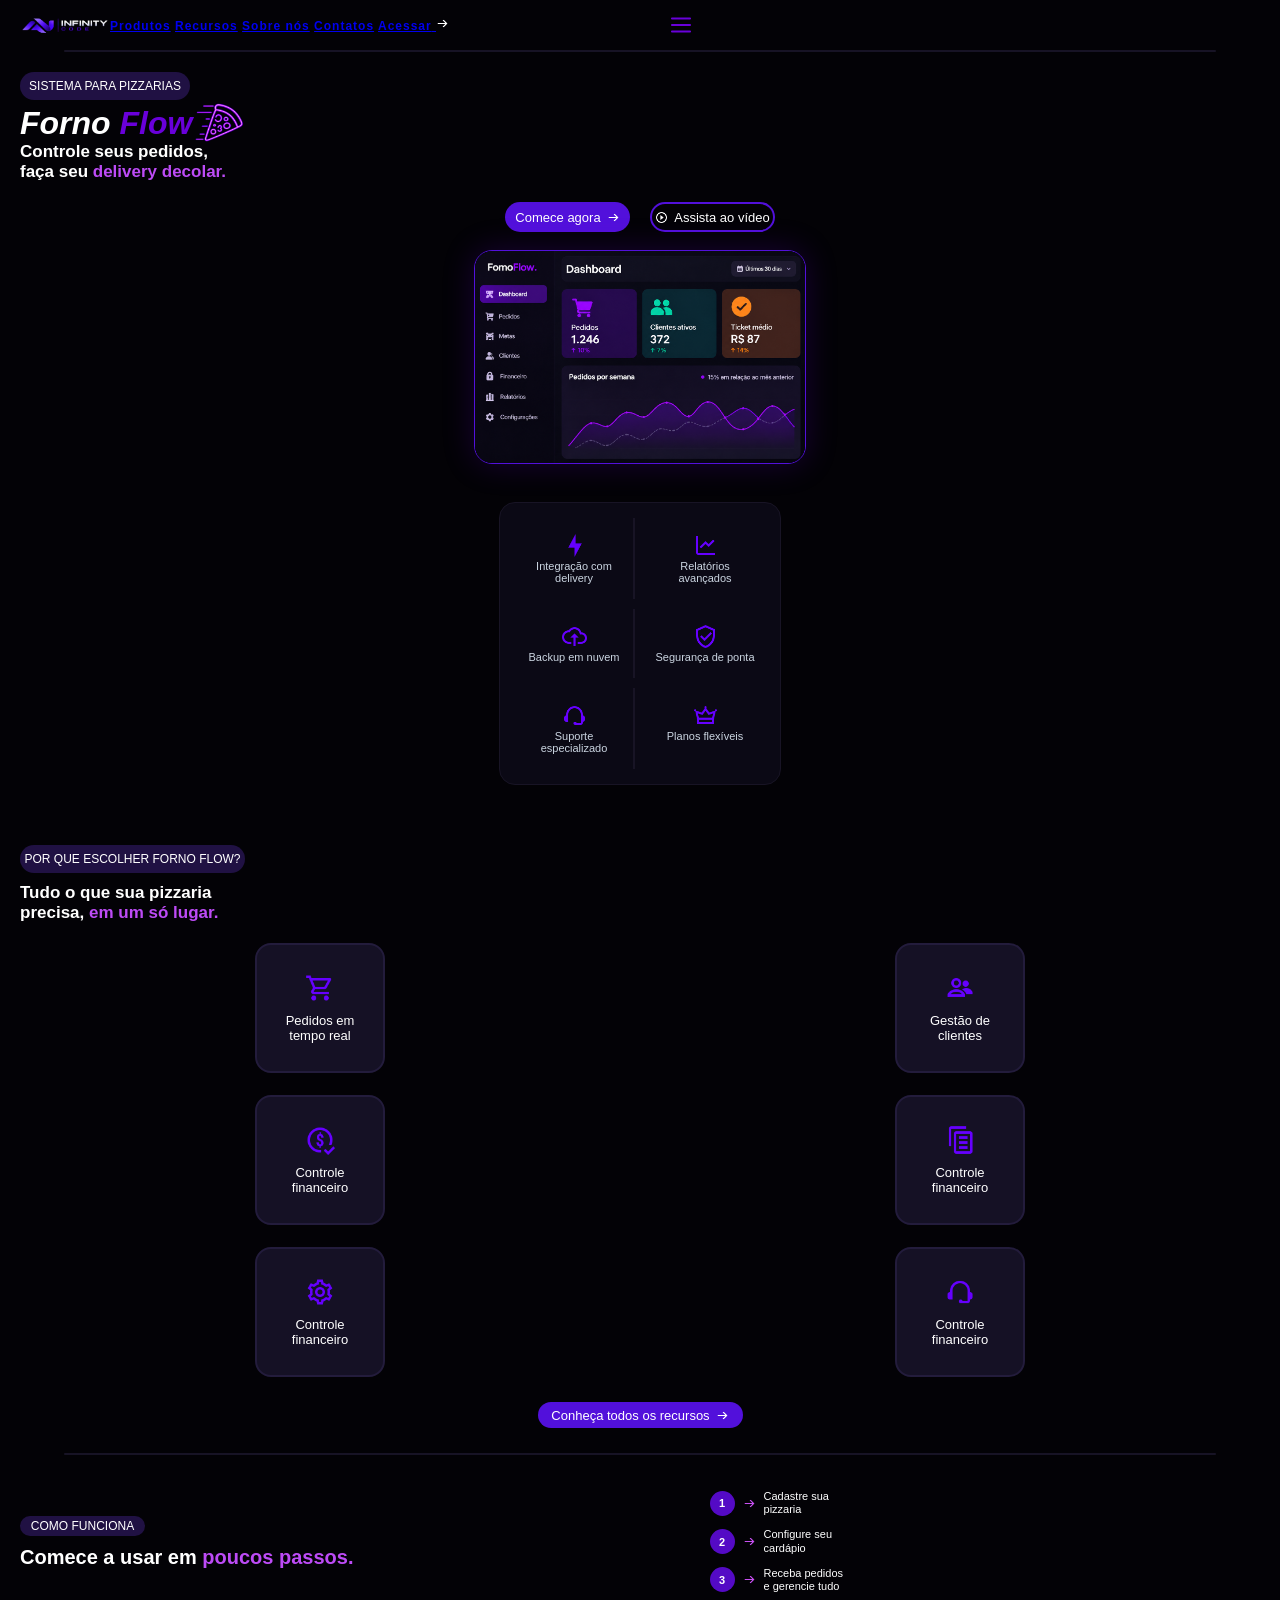
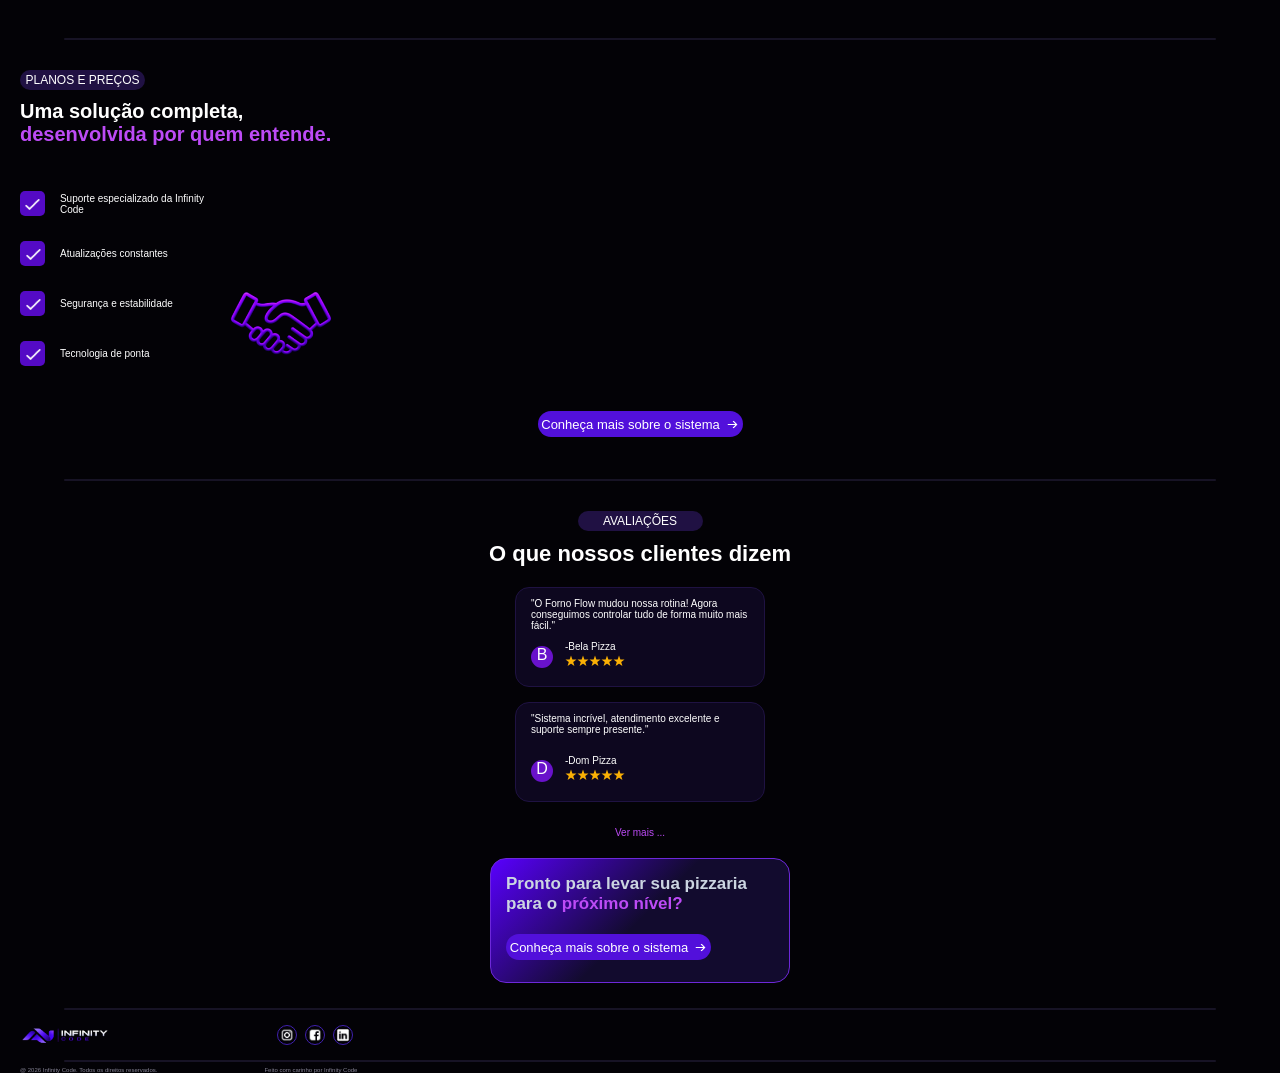
==== commit eadd9a56: "Tela para tablet finalizada e foi adicionado JavaScript para deixar alguns botões interativos" ====
--- a/index.html
+++ b/index.html
@@ -1,262 +1,368 @@
 <!DOCTYPE html>
 <html lang="pt-br">
 <head>
-    <meta charset="UTF-8">
-    <meta name="viewport" content="width=device-width, initial-scale=1.0">
-    <title>Infinity Code</title>
-    <link rel="stylesheet" href="style.css">
+  <meta charset="UTF-8">
+  <meta name="viewport" content="width=device-width, initial-scale=1.0">
+  <title>Infinity Code</title>
+  <link rel="stylesheet" href="style.css">
 </head>
 <body>
-    <header>
-        <img src="landing-page/img/logo.png" alt="Logo" class="logo">
-        <img src="./landing-page/img/menu.png" alt="Menu" class="menu">
-    </header>
-
-    <hr class="linha-header">
-
-    <section class="hero-mobile">
-        <div class="sistema_pizzarias">SISTEMA PARA PIZZARIAS</div>
-        <div class="teste">
-            <h1 class="titulo_principal">Forno <span class="destaque">Flow</span></h1>
-            <img class="led_pizza" src="./landing-page/img/91f98813-d1e6-4bec-9708-b373883f494c.png" alt="led pizza">
-        </div>
-        <p class="titulo_1"><strong>Controle seus pedidos,</strong></p>
-        <p class="titulo_1"><strong>faça seu <span class="destaque_1">delivery decolar.</span></strong></p>
-        <div class="botoes">
-            <div class="btn-roxo">
-                <p>Comece agora</p>
-                <img class="seta" src="./landing-page/img/icons8-right-96.png" alt="">
+  <header>
+    <img src="landing-page/img/logo.png" alt="Logo" class="logo">
+
+    <nav class="nav-menu" id="navMenu" aria-label="Navegação principal">
+      <a href="#produtos" class="nav-link">Produtos</a>
+      <a href="#recursos" class="nav-link">Recursos</a>
+      <a href="#sobre-nos" class="nav-link">Sobre nós</a>
+      <a href="#contatos" class="nav-link">Contatos</a>
+      <a href="#acessar" class="btn-acessar">
+        <span>Acessar</span>
+        <img class="seta" src="./landing-page/img/icons8-right-96.png" alt="">
+      </a>
+    </nav>
+
+    <img src="./landing-page/img/menu.png" alt="Menu" class="menu" id="menuToggle" role="button" tabindex="0" aria-label="Abrir menu" aria-expanded="false">
+  </header>
+  <hr class="linha-header">
+
+  <section class="hero-mobile" id="produtos">
+    <div class="hero-conteudo">
+      <div class="sistema_pizzarias">SISTEMA PARA PIZZARIAS</div>
+      <div class="teste">
+        <h1 class="titulo_principal">Forno <span class="destaque">Flow</span></h1>
+        <img class="led_pizza" src="./landing-page/img/91f98813-d1e6-4bec-9708-b373883f494c.png" alt="led pizza">
+      </div>
+      <p class="titulo_1"><strong>Controle seus pedidos,</strong></p>
+      <p class="titulo_1"><strong>faça seu <span class="destaque_1">delivery decolar.</span></strong></p>
+      <p class="tablet-only hero-descricao">O sistema completo da Infinity Code para gerenciar seu negócio de forma simples, rápida e eficiente.</p>
+      <div class="botoes">
+        <div class="btn-roxo">
+          <p>Comece agora</p>
+          <img class="seta" src="./landing-page/img/icons8-right-96.png" alt="">
+        </div>
+        <div class="btn-transparente">
+          <img class="play" src="./landing-page/img/icons8-play-dentro-de-um-círculo-96.png" alt="">
+          <p>Assista ao vídeo</p>
+        </div>
+      </div>
+    </div>
+    <div class="imagem">
+      <img class="sistema" src="landing-page/img/Captura de tela 2026-11-18 223406.png" alt="sistema">
+    </div>
+  </section>
+
+  <div class="beneficios">
+    <section class="features-grid-mobile">
+      <div class="feature-box-linha">
+        <img class="imagens_beneficios" src="landing-page/img/icons8-raio-96.png" alt="raio">
+        <br>Integração com delivery
+      </div>
+      
+      <div class="feature-box">
+        <img class="imagens_beneficios" src="landing-page/img/icons8-gráfico-96.png" alt="grafico">
+        <br>Relatórios avançados
+      </div>
+      
+      <div class="feature-box-linha">
+        <img class="imagens_beneficios" src="landing-page/img/icons8-upload-para-nuvem-96.png" alt="upload">
+        <br>Backup em nuvem
+      </div>
+      
+      <div class="feature-box">
+        <img class="imagens_beneficios" src="landing-page/img/icons8-segurança-verificada-96.png" alt="proteção">
+        <br>Segurança de ponta
+      </div>
+      
+      <div class="feature-box-linha">
+        <img class="imagens_beneficios" src="landing-page/img/icons8-fone-de-ouvido-96.png" alt="suporte">
+        <br>Suporte especializado
+      </div>
+      
+      <div class="feature-box">
+        <img class="imagens_beneficios" src="landing-page/img/icons8-coroa-96.png" alt="coroa">
+        <br>Planos flexíveis
+      </div>
+    </section>
+  </div>
+
+  <section class="why-mobile" id="recursos">
+    <div class="why-esquerda">
+      <div class="porque_escolher">POR QUE ESCOLHER FORNO FLOW?</div>
+      <p class="titulo_2"><strong>Tudo o que sua pizzaria precisa, <span class="destaque_1">em um só lugar.</span></strong></p>
+      <p class="tablet-only why-descricao">Mais organização, controle e crescimento para o seu comércio, com uma plataforma intuitiva e fácil de usar.</p>
+      <div class="bt-roxo-x">
+          <p>Conheça todos os recursos</p>
+          <img class="seta" src="./landing-page/img/icons8-right-96.png" alt="">
+        </div>
+    </div>
+
+    <div class="why-carousel-wrapper">
+      <button type="button" class="carousel-btn" id="btnPrev" aria-label="Card anterior">&lt;</button>
+      <div class="carousel-viewport" id="carouselViewport">
+        <div class="container-cards" id="carouselTrack">
+          <div class="card">
+            <img class="icone" src="landing-page/img/icons8-carrinho-de-compras-96.png" alt="compras">
+            <p>Pedidos em tempo real</p>
+            <span class="tablet-only card-desc">Acompanhe cada pedido instantaneamente.</span>
+          </div>
+
+          <div class="card">
+            <img class="icone" src="landing-page/img/icons8-grupo-de-fundo-selecionado-96.png" alt="clientes">
+            <p>Gestão de clientes</p>
+            <span class="tablet-only card-desc">Gerencie seus clientes de forma organizada.</span>
+          </div>
+
+          <div class="card">
+            <img class="icone" src="landing-page/img/icons8-verifique-o-dólar-96.png" alt="financeiro">
+            <p>Controle financeiro</p>
+            <span class="tablet-only card-desc">Acompanhe entradas, saídas e faturamento diário.</span>
+          </div>
+
+          <div class="card">
+            <img class="icone" src="landing-page/img/icons8-termos-e-condições-96.png" alt="cardapio">
+            <p>Controle financeiro</p>
+            <span class="tablet-only card-desc">Organize sabores, tamanhos e promoções facilmente.</span>
+          </div>
+
+          <div class="card">
+            <img class="icone" src="landing-page/img/icons8-configurações-96.png" alt="personalização">
+            <p>Controle financeiro</p>
+            <span class="tablet-only card-desc">Adapte o sistema à rotina da sua pizzaria.</span>
+          </div>
+
+          <div class="card">
+            <img class="icone" src="landing-page/img/icons8-fone-de-ouvido-96.png" alt="suporte">
+            <p>Controle financeiro</p>
+            <span class="tablet-only card-desc">Conte com atendimento dedicado sempre que precisar.</span>
+          </div>
+        </div>
+      </div>
+      <button type="button" class="carousel-btn" id="btnNext" aria-label="Próximo card">&gt;</button>
+    </div>
+
+    <div class="caixa-bt-roxo mobile-only-btn">
+      <div class="bt-roxo-2">
+        <p>Conheça todos os recursos</p>
+        <img class="seta" src="./landing-page/img/icons8-right-96.png" alt="">
+      </div>
+    </div>
+  </section>
+
+  <hr class="linha-como-funciona">
+
+  <section class="como-funciona">
+    <div class="conteudo-esquerdo">
+      <div class="etiqueta">COMO FUNCIONA</div>
+      <p><strong>Comece a usar em <span class="destaque_1">poucos passos.</span></strong></p>
+      <span class="tablet-only como-descricao">Configure sua pizzaria, personalize seu cardápio e comece a receber pedidos em minutos.</span>
+    </div>
+    <div class="passos">
+      <div class="passo">
+        <div class="numero">1</div>
+        <img class="seta" src="landing-page/img/icons8-direita-96.png" alt="seta roxa">
+        <p>Cadastre sua pizzaria</p>
+      </div>
+
+      <div class="passo">
+        <div class="numero">2</div>
+        <img class="seta" src="landing-page/img/icons8-direita-96.png" alt="seta roxa">
+        <p>Configure seu cardápio</p>
+      </div>
+
+      <div class="passo">
+        <div class="numero">3</div>
+        <img class="seta" src="landing-page/img/icons8-direita-96.png" alt="seta roxa">
+        <p>Receba pedidos e gerencie tudo</p>
+      </div>
+    </div>
+  </section>
+
+  <hr class="linha-como-funciona">
+
+  <section class="planos-precos-mobile" id="sobre-nos">
+    <div class="planos-esquerda">
+      <div class="planos-precos">PLANOS E PREÇOS</div>
+      <p class="titulo_3"><strong>Uma solução completa,</strong></p>
+      <p class="titulo_4"><strong>desenvolvida por quem entende.<span class="destaque_2"></span></strong></p>
+      <p class="tablet-only planos-descricao">Com a qualidade e inovação da Infinity Code, o <span class="destaque_4">Forno Flow</span> foi criado para simplificar a gestão da sua pizzaria e impulsionar seu negócio.</p>
+      <div class="caixa-bt-roxo tablet-only-btn">
+        <div class="bt-roxo-3-x">
+        <p>Conheça mais sobre o sistema</p>
+        <img class="seta" src="landing-page/img/icons8-right-96.png" alt="seta">
+      </div>
+  
+      </div>
+    </div>
+
+    <div class="teste">
+      <div class="planos">
+        <div class="planos_2">
+          <div class="quadrado">
+            <img class="confere" src="landing-page/img/icons8-selecionado-96.png" alt="icone">
+          </div>
+          <p>Suporte especializado da Infinity Code</p>
+        </div>
+        <div class="planos_2">
+          <div class="quadrado">
+            <img class="confere" src="landing-page/img/icons8-selecionado-96.png" alt="icone">
+          </div>
+          <p>Atualizações constantes</p>
+        </div>
+        <div class="planos_2">
+          <div class="quadrado">
+            <img class="confere" src="landing-page/img/icons8-selecionado-96.png" alt="icone">
+          </div>
+          <p>Segurança e estabilidade</p>
+        </div>
+        <div class="planos_2">
+          <div class="quadrado">
+            <img class="confere" src="landing-page/img/icons8-selecionado-96.png" alt="icone">
+          </div>
+          <p>Tecnologia de ponta</p>
+        </div>
+      </div>
+      <img class="icone-mão" src="landing-page/img/fcdffcb5-68f2-475a-bbe3-7c4272f0a0ca.png" alt="mãos">
+    </div>
+    <div class="caixa-bt-roxo">
+        <div class="bt-roxo-3">
+          <p>Conheça mais sobre o sistema</p>
+          <img class="seta" src="landing-page/img/icons8-right-96.png" alt="seta">
+        </div>
+      </div>
+  </section>
+
+  <hr class="linha-como-funciona">
+
+  <section class="depoimentos-mobile">
+    <div class="titulo_avaliacoes">
+      <div class="avaliacoes">AVALIAÇÕES</div>
+      <p><strong>O que nossos clientes dizem</strong></p>
+    </div>
+    <div class="caixa-avaliacoes">
+      <div class="avaliacao-card">
+        <p>"O Forno Flow mudou nossa rotina! Agora conseguimos controlar tudo de forma muito mais fácil."</p>
+        <div class="cliente">
+          <div class="logo-perfil">B</div>
+          <div class="alinhamento-estrela">
+            <div class="autor">-Bela Pizza</div>
+            <div class="nota">
+              <img class="estrela" src="landing-page/img/icons8-estrela-96.png" alt="estrela">
+              <img class="estrela" src="landing-page/img/icons8-estrela-96.png" alt="estrela">
+              <img class="estrela" src="landing-page/img/icons8-estrela-96.png" alt="estrela">
+              <img class="estrela" src="landing-page/img/icons8-estrela-96.png" alt="estrela">
+              <img class="estrela" src="landing-page/img/icons8-estrela-96.png" alt="estrela">
             </div>
-            <div class="btn-transparente">
-                <img class="play" src="./landing-page/img/icons8-play-dentro-de-um-círculo-96.png" alt="">
-                <p>Assita o vídeo</p>
+          </div>
+        </div>
+      </div>
+
+      <div class="avaliacao-card">
+        <p>"Sistema incrível, atendimento excelente e suporte sempre presente."</p>
+        <div class="cliente-1">
+          <div class="logo-perfil">D</div>
+          <div class="alinhamento-estrela">
+            <div class="autor">-Dom Pizza</div>
+            <div class="nota">
+              <img class="estrela" src="landing-page/img/icons8-estrela-96.png" alt="estrela">
+              <img class="estrela" src="landing-page/img/icons8-estrela-96.png" alt="estrela">
+              <img class="estrela" src="landing-page/img/icons8-estrela-96.png" alt="estrela">
+              <img class="estrela" src="landing-page/img/icons8-estrela-96.png" alt="estrela">
+              <img class="estrela" src="landing-page/img/icons8-estrela-96.png" alt="estrela">
             </div>
-        </div>
-        <div class="imagem">
-            <img class="sistema" src="landing-page/img/Captura de tela 2026-11-18 223406.png" alt="sistema">
-        </div>
-    </section>
-
-    <div class="beneficios">
-        <section class="features-grid-mobile">
-            <div class="feature-box-linha">
-                <img class="imagens_beneficios" src="landing-page/img/icons8-raio-96.png" alt="raio">
-                <br>Integração com delivery
+          </div>
+        </div>
+      </div>
+
+      <div class="avaliacao-card tablet-only-card">
+        <p>"Mais agilidade no delivery e relatórios que realmente ajudam no nosso negócio."</p>
+        <div class="cliente">
+          <div class="logo-perfil">L</div>
+          <div class="alinhamento-estrela">
+            <div class="autor">-La Pizza</div>
+            <div class="nota">
+              <img class="estrela" src="landing-page/img/icons8-estrela-96.png" alt="estrela">
+              <img class="estrela" src="landing-page/img/icons8-estrela-96.png" alt="estrela">
+              <img class="estrela" src="landing-page/img/icons8-estrela-96.png" alt="estrela">
+              <img class="estrela" src="landing-page/img/icons8-estrela-96.png" alt="estrela">
+              <img class="estrela" src="landing-page/img/icons8-estrela-96.png" alt="estrela">
             </div>
-            <div class="feature-box">
-                <img class="imagens_beneficios" src="landing-page/img/icons8-gráfico-96.png" alt="grafico">
-                <br>Relatórios avançados
+          </div>
+        </div>
+      </div>
+
+      <div class="avaliacao-card tablet-only-card">
+        <p>"Muito completo e simples de usar. O sistema está me ajudando muito."</p>
+        <div class="cliente">
+          <div class="logo-perfil">T</div>
+          <div class="alinhamento-estrela">
+            <div class="autor">-Tartarugas Pizza</div>
+            <div class="nota">
+              <img class="estrela" src="landing-page/img/icons8-estrela-96.png" alt="estrela">
+              <img class="estrela" src="landing-page/img/icons8-estrela-96.png" alt="estrela">
+              <img class="estrela" src="landing-page/img/icons8-estrela-96.png" alt="estrela">
+              <img class="estrela" src="landing-page/img/icons8-estrela-96.png" alt="estrela">
+              <img class="estrela" src="landing-page/img/icons8-estrela-96.png" alt="estrela">
             </div>
-            <div class="feature-box-linha">
-                <img class="imagens_beneficios" src="landing-page/img/icons8-upload-para-nuvem-96.png" alt="upload">
-                <br>Backup em nuvem
-            </div>
-            <div class="feature-box">
-                <img class="imagens_beneficios" src="landing-page/img/icons8-segurança-verificada-96.png" alt="proteção">
-                <br>Segurança de ponta
-            </div>
-            <div class="feature-box-linha">
-                <img class="imagens_beneficios" src="landing-page/img/icons8-fone-de-ouvido-96.png" alt="suporte">
-                <br>Suporte especializado
-            </div>
-            <div class="feature-box">
-                <img class="imagens_beneficios" src="landing-page/img/icons8-coroa-96.png" alt="coroa">
-                <br>Planos flexíveis
-            </div>
-        </section>
-    </div>
-
-    <section class="why-mobile">
-        <div class="porque_escolher">POR QUE ESCOLHER FORNO FLOW?</div>
-        <p class="titulo_2"><strong>Tudo o que sua pizzaria precisa, <span class="destaque_1">em um só lugar.</span></strong></p>
-
-        <div class="container-cards">
-            <div class="card">
-                <img class="icone" src="landing-page/img/icons8-carrinho-de-compras-96.png" alt="compras">
-                <p>Pedidos em tempo real</p>
-            </div>
-            <div class="card">
-                <img class="icone" src="landing-page/img/icons8-grupo-de-fundo-selecionado-96.png" alt="clientes">
-                <p>Gestão de clientes</p>
-            </div>
-            <div class="card">
-                <img class="icone" src="landing-page/img/icons8-verifique-o-dólar-96.png" alt="financeiro">
-                <p>Controle financeiro</p>
-            </div>
-            <div class="card">
-                <img class="icone" src="landing-page/img/icons8-termos-e-condições-96.png" alt="cardapio">
-                <p>Controle financeiro</p>
-            </div>
-            <div class="card">
-                <img class="icone" src="landing-page/img/icons8-configurações-96.png" alt="personalização">
-                <p>Controle financeiro</p>
-            </div>
-            <div class="card">
-                <img class="icone" src="landing-page/img/icons8-fone-de-ouvido-96.png" alt="suporte">
-                <p>Controle financeiro</p>
-            </div>
-        </div>
-
-        <div class="caixa-bt-roxo">
-            <div class="bt-roxo-2">
-                <p>Conheça todos os recursos</p>
-                <img class="seta" src="./landing-page/img/icons8-right-96.png" alt="">
-            </div>
-        </div>
-    </section>
-
-    <hr class="linha-como-funciona">
-
-    <section class="como-funciona">
-        <div class="conteudo-esquerdo">
-            <div class="etiqueta">COMO FUNCIONA</div>
-            <p><strong>Comece a usar em <span class="destaque_1">poucos passos.</span></strong></p>
-        </div>
-        <div class="passos">
-            <div class="passo">
-                <div class="numero">1</div>
-                <img class="seta" src="landing-page/img/icons8-direita-96.png" alt="seta roxa">
-                <p>Cadastre sua pizzaria</p>
-            </div>
-            <div class="passo">
-                <div class="numero">2</div>
-                <img class="seta" src="landing-page/img/icons8-direita-96.png" alt="seta roxa">
-                <p>Configure seu cardápio</p>
-            </div>
-            <div class="passo">
-                <div class="numero">3</div>
-                <img class="seta" src="landing-page/img/icons8-direita-96.png" alt="seta roxa">
-                <p>Receba pedidos e gerencie tudo</p>
-            </div>
-        </div>
-    </section>
-
-    <hr class="linha-como-funciona">
-
-    <section class="planos-precos-mobile">
-        <div class="planos-precos">PLANOS E PREÇOS</div>
-        <p class="titulo_3"><strong>Uma solução completa,</strong></p>
-        <p class="titulo_4"><strong>desenvolvida por quem entende.<span class="destaque_2"></span></strong></p>
-        <div class="teste">
-            <div class="planos">
-                <div class="planos_2">
-                    <div class="quadrado">
-                        <img class="confere" src="landing-page/img/icons8-selecionado-96.png" alt="icone">
-                    </div>
-                    <p>Suporte especializado da Infinity Code</p>
-                </div>
-                <div class="planos_2">
-                    <div class="quadrado">
-                        <img class="confere" src="landing-page/img/icons8-selecionado-96.png" alt="icone">
-                    </div>
-                    <p>Atualizações constantes</p>
-                </div>
-                <div class="planos_2">
-                    <div class="quadrado">
-                        <img class="confere" src="landing-page/img/icons8-selecionado-96.png" alt="icone">
-                    </div>
-                    <p>Segurança e estabilidade</p>
-                </div>
-                <div class="planos_2">
-                    <div class="quadrado">
-                        <img class="confere" src="landing-page/img/icons8-selecionado-96.png" alt="icone">
-                    </div>
-                    <p>Tecnologia de ponta</p>
-                </div>
-            </div>
-            <img class="icone-mão" src="landing-page/img/fcdffcb5-68f2-475a-bbe3-7c4272f0a0ca.png" alt="maõs">
-        </div>
-        <div class="caixa-bt-roxo">
-            <div class="bt-roxo-3">
-                <p>Conheça mais sobre o sistema</p>
-                <img class="seta" src="landing-page/img/icons8-right-96.png" alt="seta">
-            </div>
-        </div>
-    </section>
-
-    <hr class="linha-como-funciona">
-
-    <section class="depoimentos-mobile">
-        <div class="titulo_avaliacoes">
-            <div class="avaliacoes">AVALIAÇÕES</div>
-            <p><strong>O que nossos clientes dizem</strong></p>
-        </div>
-        <div class="caixa-avaliacoes">
-            <div class="avaliacao-card">
-                <p>"O Forno Flow mudou nossa rotina! Agora conseguimos controlar tudo de forma muito mais fácil."</p>
-                <div class="cliente">
-                    <div class="logo-perfil">B</div>
-                    <div class="alinhamento-estrela">
-                        <div class="autor">-Bela Pizza</div>
-                        <div class="nota">
-                            <img class="estrela" src="landing-page/img/icons8-estrela-96.png" alt="estrela">
-                            <img class="estrela" src="landing-page/img/icons8-estrela-96.png" alt="estrela">
-                            <img class="estrela" src="landing-page/img/icons8-estrela-96.png" alt="estrela">
-                            <img class="estrela" src="landing-page/img/icons8-estrela-96.png" alt="estrela">
-                            <img class="estrela" src="landing-page/img/icons8-estrela-96.png" alt="estrela">
-                        </div>
-                    </div>
-                </div>
-            </div>
-            <div class="avaliacao-card">
-                <p>"Sistema incrivel, atendimento excelente e suporte sempre presente."</p>
-                <div class="cliente-1">
-                    <div class="logo-perfil">B</div>
-                    <div class="alinhamento-estrela">
-                        <div class="autor">-Bela Pizza</div>
-                        <div class="nota">
-                            <img class="estrela" src="landing-page/img/icons8-estrela-96.png" alt="estrela">
-                            <img class="estrela" src="landing-page/img/icons8-estrela-96.png" alt="estrela">
-                            <img class="estrela" src="landing-page/img/icons8-estrela-96.png" alt="estrela">
-                            <img class="estrela" src="landing-page/img/icons8-estrela-96.png" alt="estrela">
-                            <img class="estrela" src="landing-page/img/icons8-estrela-96.png" alt="estrela">
-                        </div>
-                    </div>
-                </div>
-            </div>
-            <p class="ver-mais">Ver mais ...</p>
-        </div>
-    </section>
-
-    <section class="box-final">
-        <div class="caixa-final">
-            <div class="caixa-roxa">
-                <p>
-                    <strong>
-                        <span class="texto-final">Pronto para levar sua pizzaria para o </span>
-                        <span class="destaque_3">próximo nível?</span>
-                    </strong>
-                </p>
-                <div class="bt-roxo-final">
-                    <span>Conheça mais sobre o sistema</span>
-                    <img class="seta" src="landing-page/img/icons8-right-96.png" alt="seta">
-                </div>
-            </div>
-        </div>
-    </section>
-
-    <hr class="linha-como-funciona">
-
-    <footer class="footer-mobile">
-        <div class="area-footer">
-            <img class="logo-final" src="landing-page/img/logo.png" alt="logo-final">
-            <div class="redes-sociais">
-                <div class="circulo">
-                    <img class="icone-social" src="landing-page/img/icons8-instagram-96 1.png" alt="insta">
-                </div>
-                <div class="circulo">
-                    <img class="icone-social" src="landing-page/img/icons8-linkedin-100 1.png" alt="linkedin">
-                </div>
-                <div class="circulo">
-                    <img class="icone-social" src="landing-page/img/icons8-facebook-96 1.png" alt="face">
-                </div>
-            </div>
-        </div>
-        <hr class="linha-footer">
-        <div class="termos">
-            <p>@ 2026 Infinity Code. Todos os direitos reservados.</p>
-            <p class="carinho">Feito com carinho por Infinity Code</p>
-        </div>
-    </footer>
+          </div>
+        </div>
+      </div>
+
+      <p class="ver-mais">Ver mais ...</p>
+    </div>
+  </section>
+
+  <section class="box-final" id="acessar">
+    <div class="caixa-final">
+      <div class="caixa-roxa">
+        <div class="cta-texto">
+          <p>
+            <strong>
+              <span class="texto-final">Pronto para levar sua pizzaria para o </span>
+              <span class="destaque_3">próximo nível?</span>
+            </strong>
+          </p>
+          <p class="tablet-only cta-subtitulo">Comece agora mesmo com o FornoFlow e descubra o poder de um sistema feito para seu negócio.</p>
+        </div>
+        <div class="bt-roxo-final">
+          <span>Conheça mais sobre o sistema</span>
+          <img class="seta" src="landing-page/img/icons8-right-96.png" alt="seta">
+        </div>
+      </div>
+    </div>
+  </section>
+
+  <hr class="linha-como-funciona">
+
+  <footer class="footer-mobile" id="contatos">
+    <div class="area-footer">
+      <img class="logo-final" src="landing-page/img/logo.png" alt="logo-final">
+      <nav class="tablet-only footer-nav" aria-label="Links do rodapé">
+        <a href="#produtos">Produtos</a>
+        <a href="#recursos">Recursos</a>
+        <a href="#sobre-nos">Sobre nós</a>
+        <a href="#contatos">Contatos</a>
+      </nav>
+      <div class="redes-sociais">
+        <div class="circulo">
+          <img class="icone-social" src="landing-page/img/icons8-instagram-96 1.png" alt="insta">
+        </div>
+
+        <div class="circulo">
+          <img class="icone-social" src="landing-page/img/icons8-facebook-96 1.png" alt="face">
+        </div>
+
+        <div class="circulo">
+          <img class="icone-social" src="landing-page/img/icons8-linkedin-100 1.png" alt="linkedin">
+        </div>
+      </div>
+    </div>
+    <hr class="linha-footer">
+    <div class="termos">
+      <p>@ 2026 Infinity Code. Todos os direitos reservados.</p>
+      <p class="carinho">Feito com carinho por Infinity Code</p>
+    </div>
+  </footer>
+
+  <script src="script.js"></script>
 </body>
 </html>
--- a/style.css
+++ b/style.css
@@ -5,12 +5,30 @@
   font-family: 'Segoe UI', Tahoma, Geneva, Verdana, sans-serif;
 }
 
+html {
+  scroll-behavior: smooth;
+}
+
 body {
   display: flex;
   flex-direction: column;
   background-color: #030206;
   color: #ffffff;
   width: 100%;
+  overflow-x: hidden;
+}
+
+/* Elementos exclusivos da versão Tablet (ocultos no Mobile para preservar 100% o layout original) */
+.tablet-only,
+.tablet-only-btn,
+.tablet-only-card,
+.carousel-btn {
+  display: none;
+}
+
+.why-carousel-wrapper,
+.carousel-viewport {
+  display: contents;
 }
 
 header {
@@ -20,11 +38,20 @@
   font-size: 12px;
   font-weight: bold;
   letter-spacing: 1px;
+  position: relative;
 }
 
 .menu {
   height: 24px;
   margin-left: 220px;
+  cursor: pointer;
+  touch-action: manipulation;
+  user-select: none;
+  transition: transform 0.2s ease, opacity 0.2s ease;
+}
+
+.menu:active {
+  transform: scale(0.92);
 }
 
 .logo {
@@ -32,9 +59,69 @@
   margin-left: 20px;
 }
 
+/* Painel do Menu Mobile Interativo */
+@media screen and (max-width: 699px) {
+  .nav-menu {
+    position: absolute;
+    top: 54px;
+    right: 18px;
+    width: 235px;
+    background-color: #0d071f;
+    border: 1px solid #2b1a5e;
+    border-radius: 16px;
+    padding: 18px;
+    display: flex;
+    flex-direction: column;
+    gap: 14px;
+    z-index: 1000;
+    box-shadow: 0 14px 32px rgba(0, 0, 0, 0.85);
+    opacity: 0;
+    visibility: hidden;
+    transform: translateY(-10px) scale(0.97);
+    transition: opacity 0.25s ease, transform 0.25s ease, visibility 0.25s ease;
+  }
+
+  .nav-menu.aberto {
+    opacity: 1;
+    visibility: visible;
+    transform: translateY(0) scale(1);
+  }
+
+  .nav-menu .nav-link {
+    color: #ffffff;
+    text-decoration: none;
+    font-size: 14px;
+    font-weight: 500;
+    padding: 6px 8px;
+    border-radius: 8px;
+    transition: background-color 0.2s ease, color 0.2s ease;
+  }
+
+  .nav-menu .nav-link:active,
+  .nav-menu .nav-link:hover {
+    background-color: #201143;
+    color: #BD4BF6;
+  }
+
+  .nav-menu .btn-acessar {
+    display: flex;
+    align-items: center;
+    justify-content: center;
+    gap: 8px;
+    background-color: #5210DB;
+    color: #ffffff;
+    text-decoration: none;
+    font-size: 13px;
+    font-weight: 600;
+    height: 34px;
+    border-radius: 25px;
+    margin-top: 4px;
+  }
+}
+
 .linha-header {
   border: none;
-  height: 3px;
+  height: 2px;
   background-color: #171325;
   width: 90%;
   margin: 0 auto;
@@ -48,7 +135,7 @@
   background-color: #201143;
   color: #ffffff;
   font-size: 12px;
-  height: 28px;
+  height: 28px; 
   width: 170px;
   margin-top: 20px;
   margin-left: 20px;
@@ -101,9 +188,9 @@
 .btn-roxo {
   display: flex;
   width: 125px;
-  height: 26px;
-  justify-content: center;
-  align-items: center;
+  height: 30px;
+  justify-content: center;
+  align-items: center; 
   gap: 6px;
   border-radius: 25px;
   border: none;
@@ -123,9 +210,9 @@
 .btn-transparente {
   display: flex;
   width: 125px;
-  height: 26px;
-  justify-content: center;
-  align-items: center;
+  height: 30px;
+  justify-content: center;
+  align-items: center; 
   gap: 6px;
   border-radius: 25px;
   border: none;
@@ -137,18 +224,19 @@
 
 .imagem {
   display: flex;
-  width: 100%;
+  width: 100%;   
   height: 250px;
   justify-content: center;
-  align-items: center;
+  align-items: center;          
 }
 
 .sistema {
-  height: 200px;
-  border-radius: 20px;
-  border: 2px solid #440587;
-  justify-content: center;
-  align-items: center;
+    width: 100%;
+    max-width: 332px;
+    height: auto;
+    border: 1px solid #5210DB;
+    border-radius: 18px;
+    box-shadow: 0 0 32px rgba(105, 0, 218, 0.22);
 }
 
 .beneficios {
@@ -195,7 +283,7 @@
   background-color: #201143;
   color: #ffffff;
   font-size: 12px;
-  height: 28px;
+  height: 28px; 
   width: 225px;
   margin-top: 20px;
   margin-left: 20px;
@@ -250,12 +338,13 @@
   margin-top: 25px;
 }
 
+
 .bt-roxo-2 {
   display: flex;
   width: 205px;
   height: 26px;
   justify-content: center;
-  align-items: center;
+  align-items: center; 
   gap: 6px;
   border-radius: 25px;
   border: none;
@@ -264,9 +353,25 @@
   font-size: 13px;
 }
 
+
+.bt-roxo-x {
+  display: flex;
+  display: none;
+  width: 205px;
+  height: 26px;
+  justify-content: center;
+  align-items: center; 
+  gap: 6px;
+  border-radius: 25px;
+  border: none;
+  background-color: #5210DB;
+  color: white;
+  font-size: 13px;
+}
+
 .linha-como-funciona {
   border: none;
-  height: 3px;
+  height: 2px;
   background-color: #171325;
   width: 90%;
   margin: 0 auto;
@@ -298,7 +403,7 @@
   background-color: #201143;
   color: #ffffff;
   font-size: 12px;
-  height: 20px;
+  height: 20px; 
   width: 125px;
   margin-left: 20px;
   border-radius: 25px;
@@ -327,7 +432,7 @@
 }
 
 .numero {
-  background-color: #7900e8;
+  background-color: #540AC5;
   color: white;
   width: 25px;
   height: 25px;
@@ -354,15 +459,15 @@
   background-color: #201143;
   color: #ffffff;
   font-size: 12px;
-  height: 20px;
+  height: 20px; 
   width: 125px;
-  margin-top: 40px;
+  margin-top: 30px;
   margin-left: 20px;
   border-radius: 25px;
 }
 
 .titulo_3 {
-  margin-top: 20px;
+  margin-top: 10px;
   margin-left: 20px;
   font-size: 20px;
 }
@@ -380,7 +485,7 @@
   margin-left: 20px;
   gap: 25px;
   width: 210px;
-  margin-top: 35px;
+  margin-top: 20px;
   margin-bottom: 20px;
   box-sizing: border-box;
 }
@@ -423,7 +528,7 @@
   width: 205px;
   height: 26px;
   justify-content: center;
-  align-items: center;
+  align-items: center; 
   gap: 6px;
   border-radius: 25px;
   border: none;
@@ -434,6 +539,23 @@
   text-align: center;
 }
 
+.bt-roxo-3-x {
+  display: flex;
+  width: 205px;
+  height: 26px;
+  justify-content: center;
+  align-items: center; 
+  gap: 6px;
+  border-radius: 25px;
+  border: none;
+  background-color: #5210DB;
+  color: white;
+  font-size: 13px;
+  margin-bottom: 17px;
+  text-align: center;
+  display: none;
+}
+
 .titulo_avaliacoes {
   display: flex;
   flex-direction: column;
@@ -452,7 +574,7 @@
   background-color: #201143;
   color: #ffffff;
   font-size: 12px;
-  height: 20px;
+  height: 20px; 
   width: 125px;
   border-radius: 25px;
 }
@@ -507,24 +629,24 @@
 .alinhamento-estrela {
   display: flex;
   flex-direction: column;
-  margin-left: 10px;
+  margin-left: 12px;
 }
 
 .autor {
-  font-size: 8px;
+  font-size: 10px;
 }
 
 .nota {
   display: flex;
-  margin-top: 5px;
+  margin-top: 3px;
 }
 
 .estrela {
-  height: 7px;
+  height: 12px;
 }
 
 .cliente-1 {
-  margin-top: 20px;
+  margin-top: 18px;
   display: flex;
   align-items: center;
 }
@@ -572,7 +694,7 @@
   width: 205px;
   height: 26px;
   justify-content: center;
-  align-items: center;
+  align-items: center; 
   gap: 6px;
   border-radius: 25px;
   border: none;
@@ -604,6 +726,7 @@
   display: flex;
   margin-left: 167px;
   gap: 8px;
+  margin-top: 10px;
 }
 
 .area-footer {
@@ -617,7 +740,7 @@
   display: flex;
   height: 20px;
   width: 20px;
-  border: 1px solid #6d28d9;
+  border: 1px solid #4020AF;
   align-items: center;
   justify-content: center;
   border-radius: 50%;
@@ -633,7 +756,7 @@
 
 .linha-footer {
   border: none;
-  height: 3px;
+  height: 2px;
   background-color: #171325;
   width: 90%;
   margin: 0 auto;
@@ -646,9 +769,742 @@
   font-size: 6px;
   color: #868495;
   margin-left: 20px;
-  margin-bottom: 20px;
+  margin-top: 5px;
 }
 
 .carinho {
   margin-left: 107px;
-}+}
+
+/* ==========================================================================
+   ADAPTAÇÃO PARA TABLET — iPad Mini 8,3" (Viewport 744px)
+   ========================================================================== */
+/* ==========================================================================
+   ADAPTAÇÃO PARA TABLET — iPad Mini 8,3" (Viewport 744px)
+   ========================================================================== */
+@media screen and (min-width: 600px) and (max-width: 820px) {
+  html,
+  body {
+    width: 100%;
+    max-width: 100vw;
+    overflow-x: hidden;
+    margin: 0;
+    padding: 0;
+  }
+
+  body .tablet-only {
+    display: block;
+  }
+
+  body .tablet-only-btn {
+    display: flex;
+  }
+
+  body .mobile-only-btn,
+  body .menu,
+  body .ver-mais {
+    display: none;
+  }
+
+  header {
+    width: 100%;
+    height: 80px;
+    padding: 0 32px;
+    justify-content: space-between;
+    letter-spacing: 0.3px;
+  }
+
+  .logo {
+    height: 50px;
+    margin-left: 0;
+    flex-shrink: 0;
+  }
+
+  .nav-menu {
+    display: flex;
+    align-items: center;
+    gap: 45px;
+  }
+
+  .nav-menu .nav-link {
+    color: #ffffff;
+    text-decoration: none;
+    font-size: 13px;
+    font-weight: 500;
+    white-space: nowrap;
+    transition: color 0.2s ease;
+  }
+
+  .nav-menu .nav-link:hover {
+    color: #BD4BF6;
+  }
+
+  .nav-menu .btn-acessar {
+    display: flex;
+    align-items: center;
+    justify-content: center;
+    gap: 6px;
+    background-color: #5210DB;
+    color: #ffffff;
+    text-decoration: none;
+    font-size: 13px;
+    font-weight: 600;
+    padding: 8px 18px;
+    border-radius: 25px;
+    margin-left: 8px;
+    white-space: nowrap;
+    transition: background-color 0.2s ease;
+  }
+
+  .nav-menu .btn-acessar:hover {
+    background-color: #6900DA;
+  }
+
+  .linha-header {
+    width: calc(100% - 64px);
+    height: 2px;
+    margin: 0 auto;
+  }
+
+  /* Hero Section Tablet */
+  .hero-mobile {
+    display: grid;
+    grid-template-columns: minmax(0, 1.05fr) minmax(0, 1fr);
+    align-items: center;
+    gap: 24px;
+    width: 100%;
+    padding: 44px 32px 32px 32px;
+  }
+
+  .hero-conteudo {
+    min-width: 0;
+  }
+
+  .sistema_pizzarias {
+    margin: 0 0 14px 0;
+    font-size: 14px;
+    font-weight: 600;
+    height: 30px;
+    width: 195px;
+  }
+
+  .hero-conteudo .teste {
+    display: flex;
+    align-items: center;
+    gap: 8px;
+    margin-bottom: 8px;
+  }
+
+  .titulo_principal {
+    margin-left: 0;
+    font-size: 50px;
+    line-height: 1.05;
+  }
+
+  .led_pizza {
+    height: 55px;
+    margin-top: 0;
+  }
+
+  .titulo_1 {
+    margin-left: 0;
+    font-size: 22px;
+    line-height: 1.25;
+  }
+
+  .hero-descricao {
+    margin-top: 14px;
+    font-size: 12px;
+    line-height: 1.5;
+    color: #cbd5e1;
+    max-width: 315px;
+  }
+
+  .botoes {
+    justify-content: flex-start;
+    margin-top: 24px;
+    gap: 14px;
+  }
+
+  .btn-roxo,
+  .btn-transparente {
+    width: auto;
+    padding: 0 18px;
+    height: 35px;
+    font-size: 12.5px;
+    cursor: pointer;
+  }
+
+  .imagem {
+    min-width: 0;
+    width: 100%;
+    height: auto;
+    justify-content: flex-end;
+  }
+
+.sistema {
+    width: 100%;
+    max-width: 332px;
+    height: auto;
+    border: 1px solid #5210DB;
+    border-radius: 18px;
+    box-shadow: 0 0 32px rgba(105, 0, 218, 0.22);
+}
+
+  /* Barra de Benefícios (6 colunas em linha única) */
+  .beneficios {
+    width: 100%;
+    padding: 12px 32px;
+    margin-top: 8px;
+  }
+
+  .features-grid-mobile {
+    grid-template-columns: repeat(6, minmax(0, 1fr));
+    gap: 0;
+    width: 100%;
+    padding: 24px 10px;
+    border-radius: 22px;
+    margin-bottom: 24px;
+    font-size: 11px;
+  }
+
+  .feature-box,
+  .feature-box-linha {
+    display: flex;
+    flex-direction: column;
+    align-items: center;
+    justify-content: center;
+    padding: 6px 8px;
+    line-height: 1.35;
+    border-right: none;
+    font-size: 13px;
+  }
+
+  .features-grid-mobile > div:not(:last-child) {
+    border-right: 1px solid #1e1933;
+  }
+
+  .imagens_beneficios {
+    height: 28px;
+    margin-bottom: 6px;
+  }
+
+
+  /* Seção Por Que Escolher + Carrossel Touch (CORRIGIDO) */
+  .why-mobile {
+    display: grid;
+    grid-template-columns: minmax(0, 0.92fr) minmax(0, 1.28fr);
+    align-items: center;
+    gap: 16px;
+    width: 100%;
+    padding: 32px 32px 42px 32px;
+  }
+
+  .why-esquerda {
+    min-width: 0;
+    width: 100%;
+  }
+
+  .porque_escolher {
+    margin: 0 0 14px 0;
+    font-size: 14px;
+    height: 30px;
+    width: fit-content;
+    padding: 0 14px;
+    white-space: nowrap;
+  }
+
+  .titulo_2 {
+    margin: 0;
+    font-size: 22px;
+    width: 100%;
+  }
+
+  .why-descricao {
+    margin-top: 12px;
+    font-size: 12px;
+    color: #cbd5e1;
+  }
+
+  .why-esquerda .caixa-bt-roxo {
+    justify-content: flex-start;
+    margin-top: 22px;
+  }
+
+  .seta-x {
+   height: 13px;
+  
+  }
+
+  .p-x {
+    font-size: 13px;
+    color: white;
+  }
+
+
+
+  .bt-roxo-x {
+    display: flex;
+ 
+    width: 205px;
+    height: 26px;
+    justify-content: center;
+    align-items: center; 
+    gap: 6px;
+    border-radius: 25px;
+    border: none;
+    background-color: #5210DB;
+    color: white;
+    font-size: 13px;
+    margin-top: 20px;
+}
+
+  .why-carousel-wrapper {
+    display: flex;
+    align-items: center;
+    gap: 6px;
+    width: 100%;
+    min-width: 0;
+  }
+
+  body .carousel-btn {
+    display: flex;
+    align-items: center;
+    justify-content: center;
+    flex-shrink: 0;
+    background: transparent;
+    border: none;
+    color: #ffffff;
+    font-size: 24px;
+    font-weight: 300;
+    cursor: pointer;
+    padding: 8px 2px;
+    user-select: none;
+    touch-action: manipulation;
+    transition: color 0.2s ease, transform 0.15s ease;
+  }
+
+  .carousel-btn:hover {
+    color: #BD4BF6;
+  }
+
+  .carousel-btn:active {
+    transform: scale(0.9);
+  }
+
+  .carousel-viewport {
+    display: block;
+    overflow: hidden;
+    flex: 1 1 0%;
+    min-width: 0;
+    width: 100%;
+    touch-action: pan-y;
+  }
+
+  .container-cards {
+    display: flex;
+    flex-wrap: nowrap;
+    gap: 14px;
+    width: 100%;
+    transition: transform 0.35s cubic-bezier(0.25, 0.8, 0.25, 1);
+    will-change: transform;
+  }
+
+  .card {
+    flex: 0 0 calc(50% - 7px);
+    min-width: calc(50% - 7px);
+    max-width: calc(50% - 7px);
+    height: 218px;
+    margin-top: 0;
+    padding: 20px 16px;
+    background-color: #0b0816;
+    border: 2px solid #1b1530;
+    border-radius: 16px;
+    align-items: flex-start;
+    justify-content: flex-start;
+    text-align: left;
+    user-select: none;
+  }
+
+  .card .icone {
+    align-self: center;
+    height: 36px;
+    margin-top: 4px;
+    margin-bottom: 18px;
+  }
+
+  .card p {
+    font-size: 14px;
+    font-weight: 700;
+    line-height: 1.25;
+    color: #ffffff;
+    margin-bottom: 8px;
+  }
+
+  .card-desc {
+    font-size: 11px;
+    line-height: 1.4;
+    color: #cbd5e1;
+  }
+
+  .linha-como-funciona {
+    width: calc(100% - 64px);
+    height: 2px;
+    margin: 0 auto;
+  }
+
+  /* Como Funciona Tablet */
+  .como-funciona {
+    grid-template-columns: minmax(0, 0.9fr) minmax(0, 1.3fr);
+    gap: 24px;
+    width: 100%;
+    padding: 38px 32px;
+    margin: 0;
+  }
+
+  .etiqueta {
+    margin: 0 0 12px 0;
+    height: 30px;
+    width: 135px;
+    font-size: 14px;
+  }
+
+  .conteudo-esquerdo p {
+    margin: 0;
+    font-size: 22px;
+    line-height: 1.25;
+    width: 200px;
+  }
+
+  .como-descricao {
+    margin-top: 10px;
+    font-size: 12px;
+    line-height: 1.45;
+    color: #cbd5e1;
+  }
+
+  .passos {
+    flex-direction: row;
+    align-items: flex-start;
+    justify-content: space-between;
+    gap: 10px;
+  }
+
+  .passo {
+    flex-direction: column;
+    align-items: center;
+    text-align: center;
+    width: 110px;
+    gap: 10px;
+    position: relative;
+  }
+
+  .numero {
+    width: 36px;
+    height: 36px;
+    min-width: 36px;
+    font-size: 14px;
+    background-color: #6900DA;
+  }
+
+  .passo .seta {
+    position: absolute;
+    right: -18px;
+    top: 11px;
+    height: 14px;
+  }
+
+  .passo:last-child .seta {
+    display: none;
+  }
+
+  .passo p {
+    font-size: 12px;
+    color: #e2e8f0;
+  }
+
+  /* Planos e Preços Tablet */
+  .planos-precos-mobile {
+    display: grid;
+    grid-template-columns: minmax(0, 1.15fr) minmax(0, 0.95fr);
+    align-items: center;
+    gap: 28px;
+    width: 100%;
+    padding: 42px 32px;
+  }
+
+  .planos-precos {
+    margin: 0 0 14px 0;
+    height: 30px;
+    width: 140px;
+    font-size: 14px;
+  }
+
+  .titulo_3,
+  .titulo_4 {
+    margin-left: 0;
+    margin-top: 0;
+    font-size: 22px;
+  }
+
+  .planos-descricao {
+    margin-top: 12px;
+    font-size: 12px;
+    line-height: 1.5;
+    color: #cbd5e1;
+  }
+  .destaque_4 {
+    color: #EAC1FE;
+  }
+  .planos-esquerda .caixa-bt-roxo {
+    justify-content: flex-start;
+    margin-top: 22px;
+  }
+
+  .bt-roxo-3-x {
+  display: flex;
+  width: 220px;
+  height: 26px;
+  justify-content: center;
+  align-items: center; 
+  gap: 6px;
+  border-radius: 25px;
+  border: none;
+  background-color: #5210DB;
+  color: white;
+  font-size: 13px;
+  margin-bottom: 17px;
+  text-align: center;
+}
+
+  .planos-precos-mobile .teste {
+    display: flex;
+    flex-direction: column;
+    align-items: center;
+    width: 100%;
+    min-width: 0;
+  }
+
+  .planos {
+    width: fit-content;
+    margin: 0 auto;
+    gap: 14px;
+  }
+
+  .quadrado {
+    width: 22px;
+    height: 22px;
+    min-width: 22px;
+    background-color: #6900DA;
+  }
+
+  .confere {
+    height: 14px;
+  }
+
+  .planos_2 p {
+    font-size: 12px;
+    margin-left: 12px;
+    color: #e2e8f0;
+  }
+
+  .icone-mão {
+    height: 82px;
+    padding-bottom: 0;
+    margin-top: 18px;
+    align-self: center;
+  }
+
+  /* Avaliações Tablet (Grid 2x2) */
+  .depoimentos-mobile {
+    width: 100%;
+    padding: 38px 32px;
+  }
+
+  .titulo_avaliacoes {
+    margin-top: 0;
+    gap: 12px;
+  }
+
+  .avaliacoes {
+    height: 30px;
+    width: 120px;
+    font-size: 14px;
+  }
+
+  .titulo_avaliacoes p {
+    font-size: 24px;
+  }
+
+  .caixa-avaliacoes {
+    display: grid;
+    grid-template-columns: repeat(2, minmax(0, 1fr));
+    gap: 16px;
+    max-width: 616px;
+    margin: 26px auto 0 auto;
+  }
+
+  body .tablet-only-card {
+    display: flex;
+  }
+
+  .avaliacao-card {
+    width: 100%;
+    height: auto;
+    min-height: 116px;
+    margin-bottom: 0;
+    padding: 16px 18px;
+    border-radius: 16px;
+    display: flex;
+    flex-direction: column;
+    justify-content: space-between;
+  }
+
+  .avaliacao-card p {
+    font-size: 11.5px;
+    line-height: 1.4;
+    color: #e2e8f0;
+  }
+
+  .cliente,
+  .cliente-1 {
+    margin-top: 12px;
+  }
+
+  .logo-perfil {
+    width: 30px;
+    height: 30px;
+    font-size: 13px;
+    font-weight: 700;
+    align-items: center;
+    margin-top: 0;
+  }
+
+  .autor {
+    font-size: 9.5px;
+    color: #cbd5e1;
+  }
+
+  .estrela {
+    height: 9px;
+  }
+
+  /* Banner CTA Final Tablet */
+  .caixa-final {
+    width: 100%;
+    padding: 16px 32px 34px 32px;
+    margin-top: 0;
+  }
+
+  .caixa-roxa {
+    width: 100%;
+    height: auto;
+    min-height: 142px;
+    padding: 26px 30px;
+    border-radius: 20px;
+    display: flex;
+    flex-direction: row;
+    align-items: center;
+    justify-content: space-between;
+    gap: 20px;
+    background: linear-gradient(135deg, #3c089e 0%, #1f0a4d 52%, #12082b 100%);
+    border: 1px solid #5b21b6;
+  }
+
+
+
+  .texto-final,
+  .destaque_3 {
+    font-size: 21px;
+    line-height: 1.25;
+  }
+
+  .cta-subtitulo {
+    margin-top: 8px;
+    font-size: 11.5px;
+    line-height: 1.45;
+    color: #e2e8f0;
+    max-width: 340px;
+  }
+
+  .box-final p {
+    margin-bottom: 0;
+  }
+
+  .bt-roxo-final {
+    width: auto;
+    padding: 0 20px;
+    height: 36px;
+    font-size: 12.5px;
+    font-weight: 600;
+    white-space: nowrap;
+    flex-shrink: 0;
+    cursor: pointer;
+  }
+
+  /* Rodapé Tablet */
+  .footer-mobile {
+    width: 100%;
+    height: auto;
+    padding: 24px 32px 28px 32px;
+  }
+
+  .area-footer {
+    justify-content: space-between;
+    align-items: center;
+  }
+
+  .logo-final {
+    height: 50px;
+    margin: 0;
+  }
+
+
+
+  .footer-nav a {
+    color: #e2e8f0;
+    text-decoration: none;
+    font-size: 12px;
+    transition: color 0.2s ease;
+    margin-left: 30px;
+  }
+
+  .footer-nav a:hover {
+    color: #BD4BF6;
+  }
+
+  .redes-sociais {
+    margin-left: 0;
+    gap: 10px;
+  }
+
+  .circulo {
+    width: 32px;
+    height: 32px;
+    background-color: #0d071f;
+  }
+
+  .icone-social {
+    height: 16px;
+  }
+
+  .linha-footer {
+    width: 100%;
+    height: 2px;
+    margin: 20px 0 14px 0;
+  }
+
+  .termos {
+    margin: 0;
+    justify-content: space-between;
+    align-items: center;
+    font-size: 10px;
+  }
+  .caixa-bt-roxo {
+  display: flex;
+  justify-content: center;
+  align-items: center;
+  margin-top: 25px;
+  display: none;
+}
+}
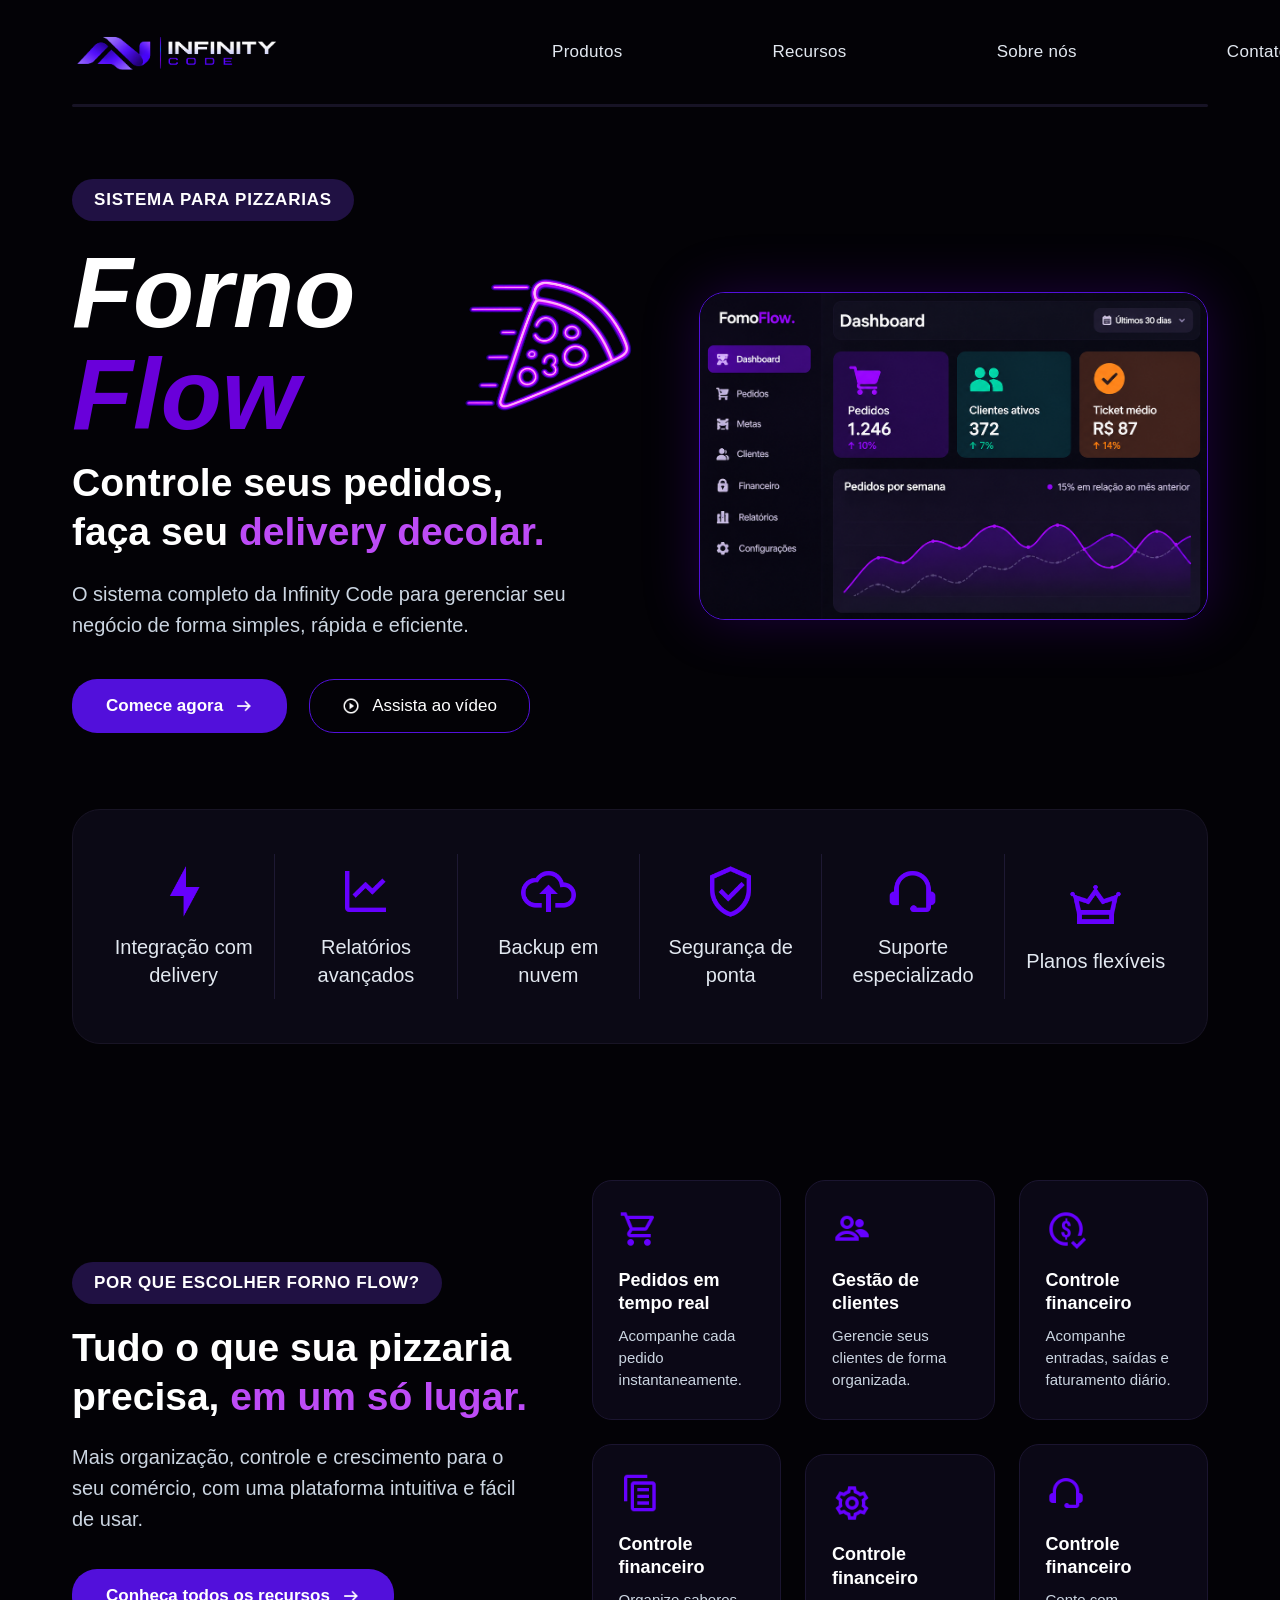
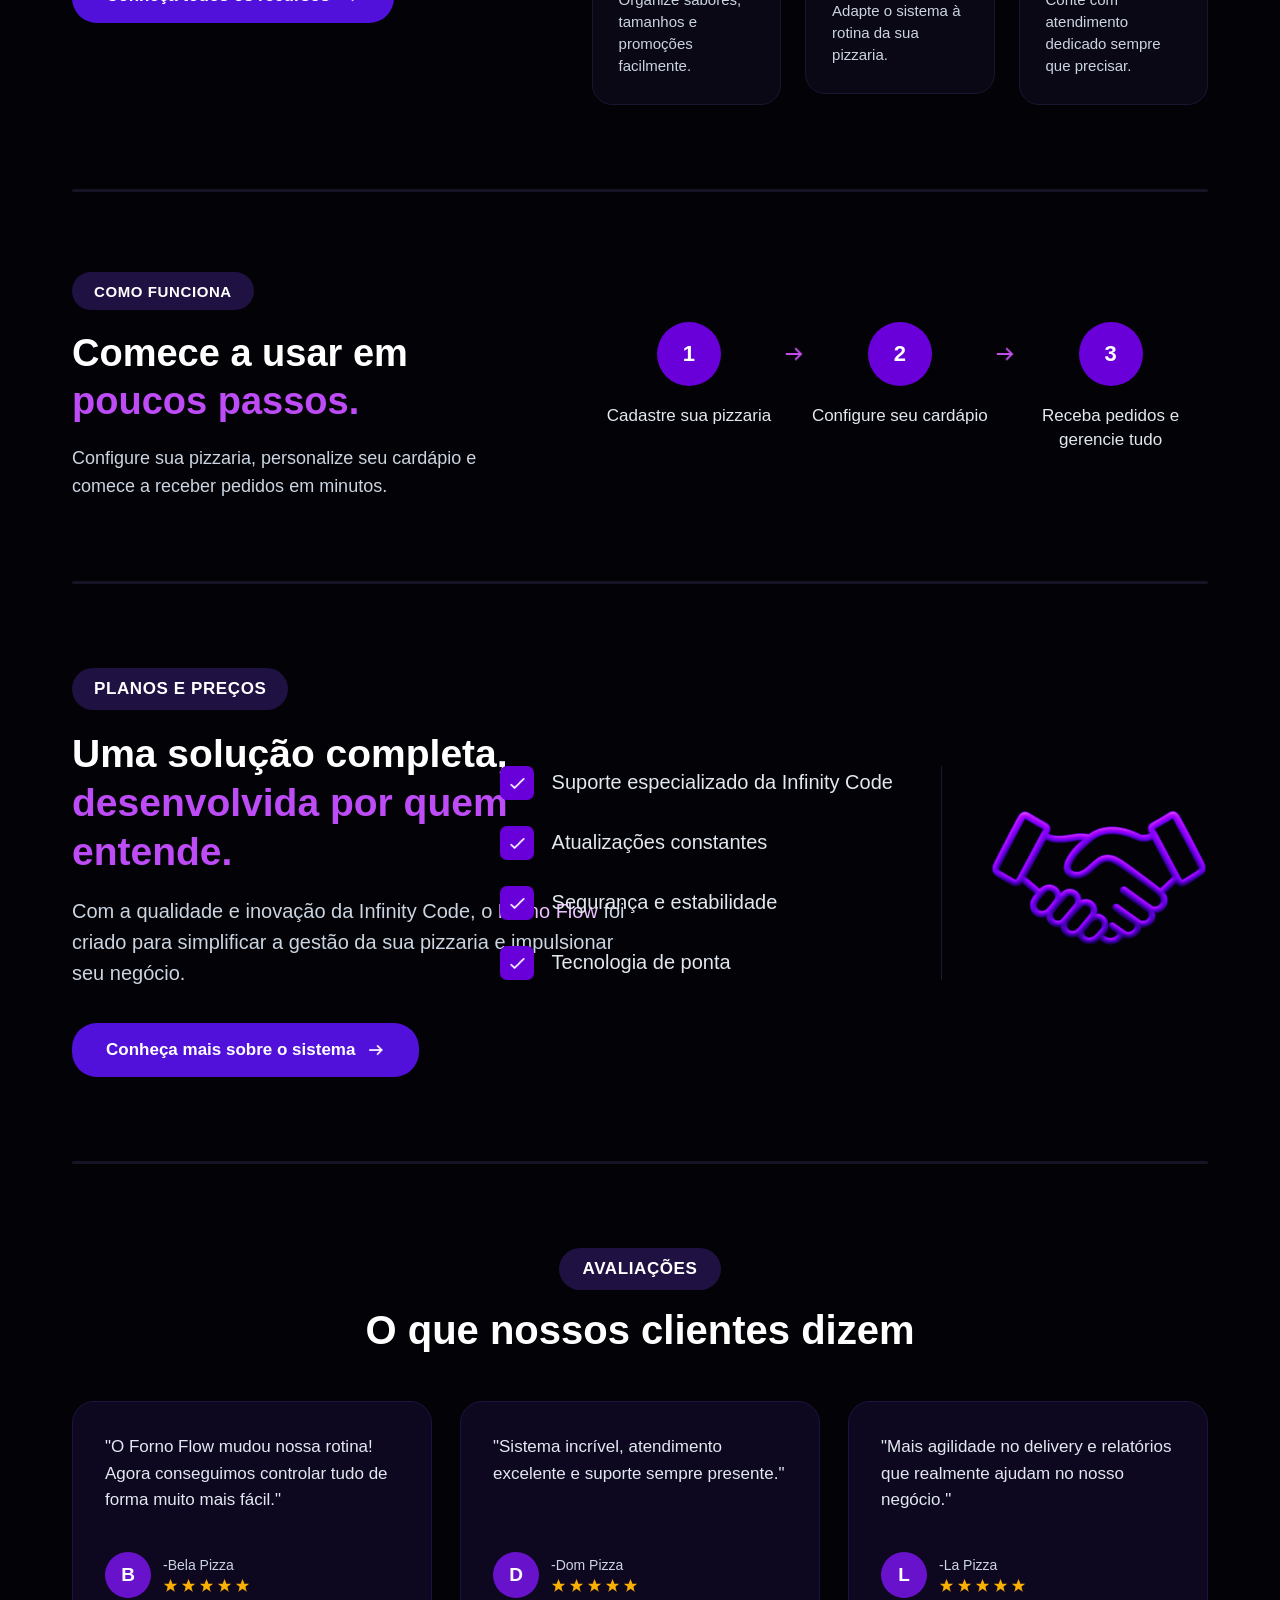
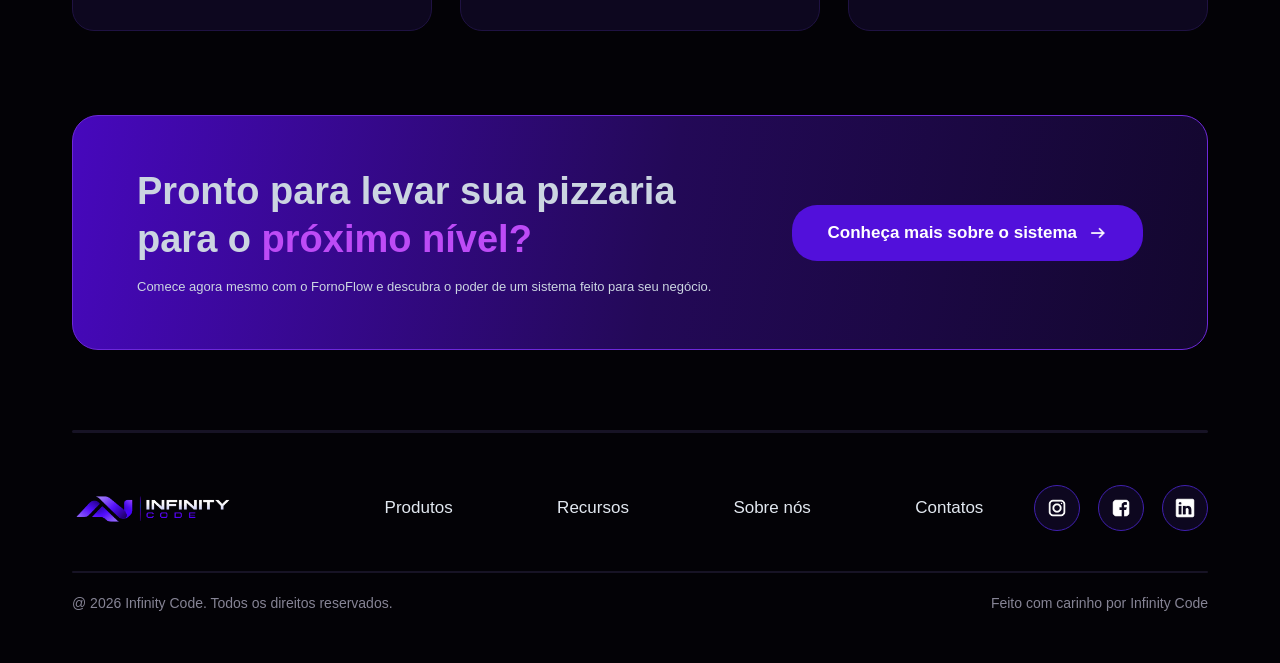
==== commit e53bbb93: "Tela para DeskTop finalizada, junto com a interação do botão acessar sistema que levara para a pagin" ====
--- a/index.html
+++ b/index.html
@@ -8,358 +8,357 @@
 </head>
 <body>
   <header>
-    <img src="landing-page/img/logo.png" alt="Logo" class="logo">
-
-    <nav class="nav-menu" id="navMenu" aria-label="Navegação principal">
-      <a href="#produtos" class="nav-link">Produtos</a>
-      <a href="#recursos" class="nav-link">Recursos</a>
-      <a href="#sobre-nos" class="nav-link">Sobre nós</a>
-      <a href="#contatos" class="nav-link">Contatos</a>
-      <a href="#acessar" class="btn-acessar">
-        <span>Acessar</span>
-        <img class="seta" src="./landing-page/img/icons8-right-96.png" alt="">
+    <img src="landing-page/img/logo.png" alt="Logo" class="logo-cabecalho">
+
+    <nav class="menu-navegacao" id="menu-navegacao" aria-label="Navegação principal">
+      <a href="#produtos" class="link-navegacao">Produtos</a>
+      <a href="#recursos" class="link-navegacao">Recursos</a>
+      <a href="#sobre-nos" class="link-navegacao">Sobre nós</a>
+      <a href="#contatos" class="link-navegacao">Contatos</a>
+      <a href="https://github.com/andremsoares/projeto-integrado" class="botao-acessar-sistema">
+        <span>Acessar </span><span class="texto-acessar-sistema-desktop">o sistema</span>
+        <img class="icone-seta" src="./landing-page/img/icons8-right-96.png" alt="">
       </a>
     </nav>
 
-    <img src="./landing-page/img/menu.png" alt="Menu" class="menu" id="menuToggle" role="button" tabindex="0" aria-label="Abrir menu" aria-expanded="false">
+    <img src="./landing-page/img/menu.png" alt="Menu" class="icone-menu-mobile" id="botao-menu-mobile" role="button" tabindex="0" aria-label="Abrir menu" aria-expanded="false">
   </header>
-  <hr class="linha-header">
-
-  <section class="hero-mobile" id="produtos">
-    <div class="hero-conteudo">
-      <div class="sistema_pizzarias">SISTEMA PARA PIZZARIAS</div>
-      <div class="teste">
-        <h1 class="titulo_principal">Forno <span class="destaque">Flow</span></h1>
-        <img class="led_pizza" src="./landing-page/img/91f98813-d1e6-4bec-9708-b373883f494c.png" alt="led pizza">
-      </div>
-      <p class="titulo_1"><strong>Controle seus pedidos,</strong></p>
-      <p class="titulo_1"><strong>faça seu <span class="destaque_1">delivery decolar.</span></strong></p>
-      <p class="tablet-only hero-descricao">O sistema completo da Infinity Code para gerenciar seu negócio de forma simples, rápida e eficiente.</p>
-      <div class="botoes">
-        <div class="btn-roxo">
+  <hr class="divisor-cabecalho">
+
+  <section class="secao-principal" id="produtos">
+    <div class="conteudo-principal">
+      <div class="etiqueta-sistema-pizzarias">SISTEMA PARA PIZZARIAS</div>
+      <div class="cabecalho-titulo-principal">
+        <h1 class="titulo-principal">Forno <span class="destaque-titulo">Flow</span></h1>
+        <img class="icone-pizza-neon" src="./landing-page/img/91f98813-d1e6-4bec-9708-b373883f494c.png" alt="led pizza">
+      </div>
+      <p class="subtitulo-principal"><strong>Controle seus pedidos,</strong></p>
+      <p class="subtitulo-principal"><strong>faça seu <span class="destaque-roxo">delivery decolar.</span></strong></p>
+      <p class="visivel-tablet-desktop descricao-principal">O sistema completo da Infinity Code para gerenciar seu negócio de forma simples, rápida e eficiente.</p>
+      <div class="grupo-botoes-principais">
+        <div class="botao-primario">
           <p>Comece agora</p>
-          <img class="seta" src="./landing-page/img/icons8-right-96.png" alt="">
-        </div>
-        <div class="btn-transparente">
-          <img class="play" src="./landing-page/img/icons8-play-dentro-de-um-círculo-96.png" alt="">
+          <img class="icone-seta" src="./landing-page/img/icons8-right-96.png" alt="">
+        </div>
+        <div class="botao-secundario">
+          <img class="icone-play" src="./landing-page/img/icons8-play-dentro-de-um-círculo-96.png" alt="">
           <p>Assista ao vídeo</p>
         </div>
       </div>
     </div>
-    <div class="imagem">
-      <img class="sistema" src="landing-page/img/Captura de tela 2026-11-18 223406.png" alt="sistema">
-    </div>
-  </section>
-
-  <div class="beneficios">
-    <section class="features-grid-mobile">
-      <div class="feature-box-linha">
-        <img class="imagens_beneficios" src="landing-page/img/icons8-raio-96.png" alt="raio">
+    <div class="container-imagem-sistema">
+      <img class="imagem-previa-sistema" src="landing-page/img/Captura de tela 2026-11-18 223406.png" alt="sistema">
+    </div>
+  </section>
+
+  <div class="secao-beneficios">
+    <section class="grade-beneficios">
+      <div class="item-beneficio-com-borda">
+        <img class="icone-beneficio" src="landing-page/img/icons8-raio-96.png" alt="raio">
         <br>Integração com delivery
       </div>
       
-      <div class="feature-box">
-        <img class="imagens_beneficios" src="landing-page/img/icons8-gráfico-96.png" alt="grafico">
+      <div class="item-beneficio">
+        <img class="icone-beneficio" src="landing-page/img/icons8-gráfico-96.png" alt="grafico">
         <br>Relatórios avançados
       </div>
       
-      <div class="feature-box-linha">
-        <img class="imagens_beneficios" src="landing-page/img/icons8-upload-para-nuvem-96.png" alt="upload">
+      <div class="item-beneficio-com-borda">
+        <img class="icone-beneficio" src="landing-page/img/icons8-upload-para-nuvem-96.png" alt="upload">
         <br>Backup em nuvem
       </div>
       
-      <div class="feature-box">
-        <img class="imagens_beneficios" src="landing-page/img/icons8-segurança-verificada-96.png" alt="proteção">
+      <div class="item-beneficio">
+        <img class="icone-beneficio" src="landing-page/img/icons8-segurança-verificada-96.png" alt="proteção">
         <br>Segurança de ponta
       </div>
       
-      <div class="feature-box-linha">
-        <img class="imagens_beneficios" src="landing-page/img/icons8-fone-de-ouvido-96.png" alt="suporte">
+      <div class="item-beneficio-com-borda">
+        <img class="icone-beneficio" src="landing-page/img/icons8-fone-de-ouvido-96.png" alt="suporte">
         <br>Suporte especializado
       </div>
       
-      <div class="feature-box">
-        <img class="imagens_beneficios" src="landing-page/img/icons8-coroa-96.png" alt="coroa">
+      <div class="item-beneficio">
+        <img class="icone-beneficio" src="landing-page/img/icons8-coroa-96.png" alt="coroa">
         <br>Planos flexíveis
       </div>
     </section>
   </div>
 
-  <section class="why-mobile" id="recursos">
-    <div class="why-esquerda">
-      <div class="porque_escolher">POR QUE ESCOLHER FORNO FLOW?</div>
-      <p class="titulo_2"><strong>Tudo o que sua pizzaria precisa, <span class="destaque_1">em um só lugar.</span></strong></p>
-      <p class="tablet-only why-descricao">Mais organização, controle e crescimento para o seu comércio, com uma plataforma intuitiva e fácil de usar.</p>
-      <div class="bt-roxo-x">
-          <p>Conheça todos os recursos</p>
-          <img class="seta" src="./landing-page/img/icons8-right-96.png" alt="">
-        </div>
-    </div>
-
-    <div class="why-carousel-wrapper">
-      <button type="button" class="carousel-btn" id="btnPrev" aria-label="Card anterior">&lt;</button>
-      <div class="carousel-viewport" id="carouselViewport">
-        <div class="container-cards" id="carouselTrack">
-          <div class="card">
-            <img class="icone" src="landing-page/img/icons8-carrinho-de-compras-96.png" alt="compras">
+  <section class="secao-diferenciais" id="recursos">
+    <div class="coluna-texto-diferenciais">
+      <div class="etiqueta-diferenciais">POR QUE ESCOLHER FORNO FLOW?</div>
+      <p class="titulo-diferenciais"><strong>Tudo o que sua pizzaria precisa, <span class="destaque-roxo">em um só lugar.</span></strong></p>
+      <p class="visivel-tablet-desktop descricao-diferenciais">Mais organização, controle e crescimento para o seu comércio, com uma plataforma intuitiva e fácil de usar.</p>
+      <div class="botao-recursos-tablet-desktop">
+        <p>Conheça todos os recursos</p>
+        <img class="icone-seta" src="./landing-page/img/icons8-right-96.png" alt="">
+      </div>
+    </div>
+
+    <div class="wrapper-carrossel-diferenciais">
+      <button type="button" class="botao-carrossel" id="botao-carrossel-anterior" aria-label="Card anterior">&lt;</button>
+      <div class="janela-carrossel" id="janela-carrossel">
+        <div class="trilha-cards-diferenciais" id="trilha-cards-diferenciais">
+          <div class="card-diferencial">
+            <img class="icone-card-diferencial" src="landing-page/img/icons8-carrinho-de-compras-96.png" alt="compras">
             <p>Pedidos em tempo real</p>
-            <span class="tablet-only card-desc">Acompanhe cada pedido instantaneamente.</span>
-          </div>
-
-          <div class="card">
-            <img class="icone" src="landing-page/img/icons8-grupo-de-fundo-selecionado-96.png" alt="clientes">
+            <span class="visivel-tablet-desktop descricao-card-diferencial">Acompanhe cada pedido instantaneamente.</span>
+          </div>
+
+          <div class="card-diferencial">
+            <img class="icone-card-diferencial" src="landing-page/img/icons8-grupo-de-fundo-selecionado-96.png" alt="clientes">
             <p>Gestão de clientes</p>
-            <span class="tablet-only card-desc">Gerencie seus clientes de forma organizada.</span>
-          </div>
-
-          <div class="card">
-            <img class="icone" src="landing-page/img/icons8-verifique-o-dólar-96.png" alt="financeiro">
+            <span class="visivel-tablet-desktop descricao-card-diferencial">Gerencie seus clientes de forma organizada.</span>
+          </div>
+
+          <div class="card-diferencial">
+            <img class="icone-card-diferencial" src="landing-page/img/icons8-verifique-o-dólar-96.png" alt="financeiro">
             <p>Controle financeiro</p>
-            <span class="tablet-only card-desc">Acompanhe entradas, saídas e faturamento diário.</span>
-          </div>
-
-          <div class="card">
-            <img class="icone" src="landing-page/img/icons8-termos-e-condições-96.png" alt="cardapio">
+            <span class="visivel-tablet-desktop descricao-card-diferencial">Acompanhe entradas, saídas e faturamento diário.</span>
+          </div>
+
+          <div class="card-diferencial">
+            <img class="icone-card-diferencial" src="landing-page/img/icons8-termos-e-condições-96.png" alt="cardapio">
             <p>Controle financeiro</p>
-            <span class="tablet-only card-desc">Organize sabores, tamanhos e promoções facilmente.</span>
-          </div>
-
-          <div class="card">
-            <img class="icone" src="landing-page/img/icons8-configurações-96.png" alt="personalização">
+            <span class="visivel-tablet-desktop descricao-card-diferencial">Organize sabores, tamanhos e promoções facilmente.</span>
+          </div>
+
+          <div class="card-diferencial">
+            <img class="icone-card-diferencial" src="landing-page/img/icons8-configurações-96.png" alt="personalização">
             <p>Controle financeiro</p>
-            <span class="tablet-only card-desc">Adapte o sistema à rotina da sua pizzaria.</span>
-          </div>
-
-          <div class="card">
-            <img class="icone" src="landing-page/img/icons8-fone-de-ouvido-96.png" alt="suporte">
+            <span class="visivel-tablet-desktop descricao-card-diferencial">Adapte o sistema à rotina da sua pizzaria.</span>
+          </div>
+
+          <div class="card-diferencial">
+            <img class="icone-card-diferencial" src="landing-page/img/icons8-fone-de-ouvido-96.png" alt="suporte">
             <p>Controle financeiro</p>
-            <span class="tablet-only card-desc">Conte com atendimento dedicado sempre que precisar.</span>
-          </div>
-        </div>
-      </div>
-      <button type="button" class="carousel-btn" id="btnNext" aria-label="Próximo card">&gt;</button>
-    </div>
-
-    <div class="caixa-bt-roxo mobile-only-btn">
-      <div class="bt-roxo-2">
+            <span class="visivel-tablet-desktop descricao-card-diferencial">Conte com atendimento dedicado sempre que precisar.</span>
+          </div>
+        </div>
+      </div>
+      <button type="button" class="botao-carrossel" id="botao-carrossel-proximo" aria-label="Próximo card">&gt;</button>
+    </div>
+
+    <div class="container-botao-roxo apenas-mobile">
+      <div class="botao-recursos-mobile">
         <p>Conheça todos os recursos</p>
-        <img class="seta" src="./landing-page/img/icons8-right-96.png" alt="">
-      </div>
-    </div>
-  </section>
-
-  <hr class="linha-como-funciona">
-
-  <section class="como-funciona">
-    <div class="conteudo-esquerdo">
-      <div class="etiqueta">COMO FUNCIONA</div>
-      <p><strong>Comece a usar em <span class="destaque_1">poucos passos.</span></strong></p>
-      <span class="tablet-only como-descricao">Configure sua pizzaria, personalize seu cardápio e comece a receber pedidos em minutos.</span>
-    </div>
-    <div class="passos">
-      <div class="passo">
-        <div class="numero">1</div>
-        <img class="seta" src="landing-page/img/icons8-direita-96.png" alt="seta roxa">
+        <img class="icone-seta" src="./landing-page/img/icons8-right-96.png" alt="">
+      </div>
+    </div>
+  </section>
+
+  <hr class="divisor-secao">
+
+  <section class="secao-como-funciona">
+    <div class="coluna-texto-como-funciona">
+      <div class="etiqueta-como-funciona">COMO FUNCIONA</div>
+      <p><strong>Comece a usar em <span class="destaque-roxo">poucos passos.</span></strong></p>
+      <span class="visivel-tablet-desktop descricao-como-funciona">Configure sua pizzaria, personalize seu cardápio e comece a receber pedidos em minutos.</span>
+    </div>
+    <div class="lista-passos">
+      <div class="item-passo">
+        <div class="numero-passo">1</div>
+        <img class="icone-seta" src="landing-page/img/icons8-direita-96.png" alt="seta roxa">
         <p>Cadastre sua pizzaria</p>
       </div>
 
-      <div class="passo">
-        <div class="numero">2</div>
-        <img class="seta" src="landing-page/img/icons8-direita-96.png" alt="seta roxa">
+      <div class="item-passo">
+        <div class="numero-passo">2</div>
+        <img class="icone-seta" src="landing-page/img/icons8-direita-96.png" alt="seta roxa">
         <p>Configure seu cardápio</p>
       </div>
 
-      <div class="passo">
-        <div class="numero">3</div>
-        <img class="seta" src="landing-page/img/icons8-direita-96.png" alt="seta roxa">
+      <div class="item-passo">
+        <div class="numero-passo">3</div>
+        <img class="icone-seta" src="landing-page/img/icons8-direita-96.png" alt="seta roxa">
         <p>Receba pedidos e gerencie tudo</p>
       </div>
     </div>
   </section>
 
-  <hr class="linha-como-funciona">
-
-  <section class="planos-precos-mobile" id="sobre-nos">
-    <div class="planos-esquerda">
-      <div class="planos-precos">PLANOS E PREÇOS</div>
-      <p class="titulo_3"><strong>Uma solução completa,</strong></p>
-      <p class="titulo_4"><strong>desenvolvida por quem entende.<span class="destaque_2"></span></strong></p>
-      <p class="tablet-only planos-descricao">Com a qualidade e inovação da Infinity Code, o <span class="destaque_4">Forno Flow</span> foi criado para simplificar a gestão da sua pizzaria e impulsionar seu negócio.</p>
-      <div class="caixa-bt-roxo tablet-only-btn">
-        <div class="bt-roxo-3-x">
+  <hr class="divisor-secao">
+
+  <section class="secao-planos-sobre" id="sobre-nos">
+    <div class="coluna-texto-planos">
+      <div class="etiqueta-planos">PLANOS E PREÇOS</div>
+      <p class="titulo-planos-linha-1"><strong>Uma solução completa,</strong></p>
+      <p class="titulo-planos-linha-2"><strong>desenvolvida por quem entende.</strong></p>
+      <p class="visivel-tablet-desktop descricao-planos">Com a qualidade e inovação da Infinity Code, o <span class="destaque-nome-sistema">Forno Flow</span> foi criado para simplificar a gestão da sua pizzaria e impulsionar seu negócio.</p>
+      <div class="container-botao-roxo visivel-flex-tablet-desktop">
+        <div class="botao-sobre-sistema-tablet-desktop">
+          <p>Conheça mais sobre o sistema</p>
+          <img class="icone-seta" src="landing-page/img/icons8-right-96.png" alt="seta">
+        </div>
+      </div>
+    </div>
+
+    <div class="conteudo-vantagens-planos">
+      <div class="lista-vantagens-planos">
+        <div class="item-vantagem-plano">
+          <div class="icone-check-fundo">
+            <img class="icone-check" src="landing-page/img/icons8-selecionado-96.png" alt="icone">
+          </div>
+          <p>Suporte especializado da Infinity Code</p>
+        </div>
+        <div class="item-vantagem-plano">
+          <div class="icone-check-fundo">
+            <img class="icone-check" src="landing-page/img/icons8-selecionado-96.png" alt="icone">
+          </div>
+          <p>Atualizações constantes</p>
+        </div>
+        <div class="item-vantagem-plano">
+          <div class="icone-check-fundo">
+            <img class="icone-check" src="landing-page/img/icons8-selecionado-96.png" alt="icone">
+          </div>
+          <p>Segurança e estabilidade</p>
+        </div>
+        <div class="item-vantagem-plano">
+          <div class="icone-check-fundo">
+            <img class="icone-check" src="landing-page/img/icons8-selecionado-96.png" alt="icone">
+          </div>
+          <p>Tecnologia de ponta</p>
+        </div>
+      </div>
+      <img class="ilustracao-maos-parceria" src="landing-page/img/fcdffcb5-68f2-475a-bbe3-7c4272f0a0ca.png" alt="mãos">
+    </div>
+    <div class="container-botao-roxo">
+      <div class="botao-sobre-sistema-mobile">
         <p>Conheça mais sobre o sistema</p>
-        <img class="seta" src="landing-page/img/icons8-right-96.png" alt="seta">
-      </div>
-  
-      </div>
-    </div>
-
-    <div class="teste">
-      <div class="planos">
-        <div class="planos_2">
-          <div class="quadrado">
-            <img class="confere" src="landing-page/img/icons8-selecionado-96.png" alt="icone">
-          </div>
-          <p>Suporte especializado da Infinity Code</p>
-        </div>
-        <div class="planos_2">
-          <div class="quadrado">
-            <img class="confere" src="landing-page/img/icons8-selecionado-96.png" alt="icone">
-          </div>
-          <p>Atualizações constantes</p>
-        </div>
-        <div class="planos_2">
-          <div class="quadrado">
-            <img class="confere" src="landing-page/img/icons8-selecionado-96.png" alt="icone">
-          </div>
-          <p>Segurança e estabilidade</p>
-        </div>
-        <div class="planos_2">
-          <div class="quadrado">
-            <img class="confere" src="landing-page/img/icons8-selecionado-96.png" alt="icone">
-          </div>
-          <p>Tecnologia de ponta</p>
-        </div>
-      </div>
-      <img class="icone-mão" src="landing-page/img/fcdffcb5-68f2-475a-bbe3-7c4272f0a0ca.png" alt="mãos">
-    </div>
-    <div class="caixa-bt-roxo">
-        <div class="bt-roxo-3">
-          <p>Conheça mais sobre o sistema</p>
-          <img class="seta" src="landing-page/img/icons8-right-96.png" alt="seta">
-        </div>
-      </div>
-  </section>
-
-  <hr class="linha-como-funciona">
-
-  <section class="depoimentos-mobile">
-    <div class="titulo_avaliacoes">
-      <div class="avaliacoes">AVALIAÇÕES</div>
+        <img class="icone-seta" src="landing-page/img/icons8-right-96.png" alt="seta">
+      </div>
+    </div>
+  </section>
+
+  <hr class="divisor-secao">
+
+  <section class="secao-avaliacoes">
+    <div class="cabecalho-avaliacoes">
+      <div class="etiqueta-avaliacoes">AVALIAÇÕES</div>
       <p><strong>O que nossos clientes dizem</strong></p>
     </div>
-    <div class="caixa-avaliacoes">
-      <div class="avaliacao-card">
+    <div class="grade-avaliacoes">
+      <div class="card-avaliacao">
         <p>"O Forno Flow mudou nossa rotina! Agora conseguimos controlar tudo de forma muito mais fácil."</p>
-        <div class="cliente">
-          <div class="logo-perfil">B</div>
-          <div class="alinhamento-estrela">
-            <div class="autor">-Bela Pizza</div>
-            <div class="nota">
-              <img class="estrela" src="landing-page/img/icons8-estrela-96.png" alt="estrela">
-              <img class="estrela" src="landing-page/img/icons8-estrela-96.png" alt="estrela">
-              <img class="estrela" src="landing-page/img/icons8-estrela-96.png" alt="estrela">
-              <img class="estrela" src="landing-page/img/icons8-estrela-96.png" alt="estrela">
-              <img class="estrela" src="landing-page/img/icons8-estrela-96.png" alt="estrela">
+        <div class="info-cliente">
+          <div class="avatar-cliente">B</div>
+          <div class="dados-autor-nota">
+            <div class="nome-autor">-Bela Pizza</div>
+            <div class="estrelas-avaliacao">
+              <img class="icone-estrela" src="landing-page/img/icons8-estrela-96.png" alt="estrela">
+              <img class="icone-estrela" src="landing-page/img/icons8-estrela-96.png" alt="estrela">
+              <img class="icone-estrela" src="landing-page/img/icons8-estrela-96.png" alt="estrela">
+              <img class="icone-estrela" src="landing-page/img/icons8-estrela-96.png" alt="estrela">
+              <img class="icone-estrela" src="landing-page/img/icons8-estrela-96.png" alt="estrela">
             </div>
           </div>
         </div>
       </div>
 
-      <div class="avaliacao-card">
+      <div class="card-avaliacao">
         <p>"Sistema incrível, atendimento excelente e suporte sempre presente."</p>
-        <div class="cliente-1">
-          <div class="logo-perfil">D</div>
-          <div class="alinhamento-estrela">
-            <div class="autor">-Dom Pizza</div>
-            <div class="nota">
-              <img class="estrela" src="landing-page/img/icons8-estrela-96.png" alt="estrela">
-              <img class="estrela" src="landing-page/img/icons8-estrela-96.png" alt="estrela">
-              <img class="estrela" src="landing-page/img/icons8-estrela-96.png" alt="estrela">
-              <img class="estrela" src="landing-page/img/icons8-estrela-96.png" alt="estrela">
-              <img class="estrela" src="landing-page/img/icons8-estrela-96.png" alt="estrela">
+        <div class="info-cliente-espacado">
+          <div class="avatar-cliente">D</div>
+          <div class="dados-autor-nota">
+            <div class="nome-autor">-Dom Pizza</div>
+            <div class="estrelas-avaliacao">
+              <img class="icone-estrela" src="landing-page/img/icons8-estrela-96.png" alt="estrela">
+              <img class="icone-estrela" src="landing-page/img/icons8-estrela-96.png" alt="estrela">
+              <img class="icone-estrela" src="landing-page/img/icons8-estrela-96.png" alt="estrela">
+              <img class="icone-estrela" src="landing-page/img/icons8-estrela-96.png" alt="estrela">
+              <img class="icone-estrela" src="landing-page/img/icons8-estrela-96.png" alt="estrela">
             </div>
           </div>
         </div>
       </div>
 
-      <div class="avaliacao-card tablet-only-card">
+      <div class="card-avaliacao card-avaliacao-extra">
         <p>"Mais agilidade no delivery e relatórios que realmente ajudam no nosso negócio."</p>
-        <div class="cliente">
-          <div class="logo-perfil">L</div>
-          <div class="alinhamento-estrela">
-            <div class="autor">-La Pizza</div>
-            <div class="nota">
-              <img class="estrela" src="landing-page/img/icons8-estrela-96.png" alt="estrela">
-              <img class="estrela" src="landing-page/img/icons8-estrela-96.png" alt="estrela">
-              <img class="estrela" src="landing-page/img/icons8-estrela-96.png" alt="estrela">
-              <img class="estrela" src="landing-page/img/icons8-estrela-96.png" alt="estrela">
-              <img class="estrela" src="landing-page/img/icons8-estrela-96.png" alt="estrela">
+        <div class="info-cliente">
+          <div class="avatar-cliente">L</div>
+          <div class="dados-autor-nota">
+            <div class="nome-autor">-La Pizza</div>
+            <div class="estrelas-avaliacao">
+              <img class="icone-estrela" src="landing-page/img/icons8-estrela-96.png" alt="estrela">
+              <img class="icone-estrela" src="landing-page/img/icons8-estrela-96.png" alt="estrela">
+              <img class="icone-estrela" src="landing-page/img/icons8-estrela-96.png" alt="estrela">
+              <img class="icone-estrela" src="landing-page/img/icons8-estrela-96.png" alt="estrela">
+              <img class="icone-estrela" src="landing-page/img/icons8-estrela-96.png" alt="estrela">
             </div>
           </div>
         </div>
       </div>
 
-      <div class="avaliacao-card tablet-only-card">
+      <div class="card-avaliacao card-avaliacao-extra">
         <p>"Muito completo e simples de usar. O sistema está me ajudando muito."</p>
-        <div class="cliente">
-          <div class="logo-perfil">T</div>
-          <div class="alinhamento-estrela">
-            <div class="autor">-Tartarugas Pizza</div>
-            <div class="nota">
-              <img class="estrela" src="landing-page/img/icons8-estrela-96.png" alt="estrela">
-              <img class="estrela" src="landing-page/img/icons8-estrela-96.png" alt="estrela">
-              <img class="estrela" src="landing-page/img/icons8-estrela-96.png" alt="estrela">
-              <img class="estrela" src="landing-page/img/icons8-estrela-96.png" alt="estrela">
-              <img class="estrela" src="landing-page/img/icons8-estrela-96.png" alt="estrela">
+        <div class="info-cliente">
+          <div class="avatar-cliente">T</div>
+          <div class="dados-autor-nota">
+            <div class="nome-autor">-Tartarugas Pizza</div>
+            <div class="estrelas-avaliacao">
+              <img class="icone-estrela" src="landing-page/img/icons8-estrela-96.png" alt="estrela">
+              <img class="icone-estrela" src="landing-page/img/icons8-estrela-96.png" alt="estrela">
+              <img class="icone-estrela" src="landing-page/img/icons8-estrela-96.png" alt="estrela">
+              <img class="icone-estrela" src="landing-page/img/icons8-estrela-96.png" alt="estrela">
+              <img class="icone-estrela" src="landing-page/img/icons8-estrela-96.png" alt="estrela">
             </div>
           </div>
         </div>
       </div>
 
-      <p class="ver-mais">Ver mais ...</p>
-    </div>
-  </section>
-
-  <section class="box-final" id="acessar">
-    <div class="caixa-final">
-      <div class="caixa-roxa">
-        <div class="cta-texto">
+      <p class="link-ver-mais">Ver mais ...</p>
+    </div>
+  </section>
+
+  <section class="secao-chamada-final">
+    <div class="container-chamada-final">
+      <div class="banner-chamada-final">
+        <div>
           <p>
             <strong>
-              <span class="texto-final">Pronto para levar sua pizzaria para o </span>
-              <span class="destaque_3">próximo nível?</span>
+              <span class="texto-chamada-final">Pronto para levar sua pizzaria para o </span>
+              <span class="destaque-chamada-final">próximo nível?</span>
             </strong>
           </p>
-          <p class="tablet-only cta-subtitulo">Comece agora mesmo com o FornoFlow e descubra o poder de um sistema feito para seu negócio.</p>
-        </div>
-        <div class="bt-roxo-final">
+          <p class="visivel-tablet-desktop subtitulo-chamada-final">Comece agora mesmo com o FornoFlow e descubra o poder de um sistema feito para seu negócio.</p>
+        </div>
+        <div class="botao-chamada-final">
           <span>Conheça mais sobre o sistema</span>
-          <img class="seta" src="landing-page/img/icons8-right-96.png" alt="seta">
-        </div>
-      </div>
-    </div>
-  </section>
-
-  <hr class="linha-como-funciona">
-
-  <footer class="footer-mobile" id="contatos">
-    <div class="area-footer">
-      <img class="logo-final" src="landing-page/img/logo.png" alt="logo-final">
-      <nav class="tablet-only footer-nav" aria-label="Links do rodapé">
+          <img class="icone-seta" src="landing-page/img/icons8-right-96.png" alt="seta">
+        </div>
+      </div>
+    </div>
+  </section>
+
+  <hr class="divisor-secao">
+
+  <footer class="rodape" id="contatos">
+    <div class="conteudo-superior-rodape">
+      <img class="logo-rodape" src="landing-page/img/logo.png" alt="logo-final">
+      <nav class="visivel-tablet-desktop navegacao-rodape" aria-label="Links do rodapé">
         <a href="#produtos">Produtos</a>
         <a href="#recursos">Recursos</a>
         <a href="#sobre-nos">Sobre nós</a>
         <a href="#contatos">Contatos</a>
       </nav>
-      <div class="redes-sociais">
-        <div class="circulo">
-          <img class="icone-social" src="landing-page/img/icons8-instagram-96 1.png" alt="insta">
-        </div>
-
-        <div class="circulo">
-          <img class="icone-social" src="landing-page/img/icons8-facebook-96 1.png" alt="face">
-        </div>
-
-        <div class="circulo">
-          <img class="icone-social" src="landing-page/img/icons8-linkedin-100 1.png" alt="linkedin">
-        </div>
-      </div>
-    </div>
-    <hr class="linha-footer">
-    <div class="termos">
+      <div class="lista-redes-sociais">
+        <div class="botao-rede-social">
+          <img class="icone-rede-social" src="landing-page/img/icons8-instagram-96 1.png" alt="insta">
+        </div>
+
+        <div class="botao-rede-social">
+          <img class="icone-rede-social" src="landing-page/img/icons8-facebook-96 1.png" alt="face">
+        </div>
+
+        <div class="botao-rede-social">
+          <img class="icone-rede-social" src="landing-page/img/icons8-linkedin-100 1.png" alt="linkedin">
+        </div>
+      </div>
+    </div>
+    <hr class="divisor-rodape">
+    <div class="rodape-inferior">
       <p>@ 2026 Infinity Code. Todos os direitos reservados.</p>
-      <p class="carinho">Feito com carinho por Infinity Code</p>
+      <p class="creditos-rodape">Feito com carinho por Infinity Code</p>
     </div>
   </footer>
 
--- a/style.css
+++ b/style.css
@@ -18,19 +18,20 @@
   overflow-x: hidden;
 }
 
-/* Elementos exclusivos da versão Tablet (ocultos no Mobile para preservar 100% o layout original) */
-.tablet-only,
-.tablet-only-btn,
-.tablet-only-card,
-.carousel-btn {
+/* Elementos exclusivos das versões Tablet e Desktop (ocultos no Mobile) */
+.visivel-tablet-desktop,
+.visivel-flex-tablet-desktop,
+.card-avaliacao-extra,
+.botao-carrossel {
   display: none;
 }
 
-.why-carousel-wrapper,
-.carousel-viewport {
+.wrapper-carrossel-diferenciais,
+.janela-carrossel {
   display: contents;
 }
 
+/* Cabeçalho Mobile */
 header {
   display: flex;
   align-items: center;
@@ -41,7 +42,7 @@
   position: relative;
 }
 
-.menu {
+.icone-menu-mobile {
   height: 24px;
   margin-left: 220px;
   cursor: pointer;
@@ -50,18 +51,18 @@
   transition: transform 0.2s ease, opacity 0.2s ease;
 }
 
-.menu:active {
+.icone-menu-mobile:active {
   transform: scale(0.92);
 }
 
-.logo {
+.logo-cabecalho {
   height: 30px;
   margin-left: 20px;
 }
 
 /* Painel do Menu Mobile Interativo */
 @media screen and (max-width: 699px) {
-  .nav-menu {
+  .menu-navegacao {
     position: absolute;
     top: 54px;
     right: 18px;
@@ -81,13 +82,13 @@
     transition: opacity 0.25s ease, transform 0.25s ease, visibility 0.25s ease;
   }
 
-  .nav-menu.aberto {
+  .menu-navegacao.menu-aberto {
     opacity: 1;
     visibility: visible;
     transform: translateY(0) scale(1);
   }
 
-  .nav-menu .nav-link {
+  .menu-navegacao .link-navegacao {
     color: #ffffff;
     text-decoration: none;
     font-size: 14px;
@@ -97,13 +98,13 @@
     transition: background-color 0.2s ease, color 0.2s ease;
   }
 
-  .nav-menu .nav-link:active,
-  .nav-menu .nav-link:hover {
+  .menu-navegacao .link-navegacao:active,
+  .menu-navegacao .link-navegacao:hover {
     background-color: #201143;
     color: #BD4BF6;
   }
 
-  .nav-menu .btn-acessar {
+  .menu-navegacao .botao-acessar-sistema {
     display: flex;
     align-items: center;
     justify-content: center;
@@ -119,7 +120,11 @@
   }
 }
 
-.linha-header {
+.texto-acessar-sistema-desktop {
+  display: none;
+}
+
+.divisor-cabecalho {
   border: none;
   height: 2px;
   background-color: #171325;
@@ -128,55 +133,51 @@
   border-radius: 25px;
 }
 
-.sistema_pizzarias {
+/* Seção Principal (Hero) */
+.etiqueta-sistema-pizzarias {
   display: flex;
   justify-content: center;
   align-items: center;
   background-color: #201143;
   color: #ffffff;
   font-size: 12px;
-  height: 28px; 
+  height: 28px;
   width: 170px;
   margin-top: 20px;
   margin-left: 20px;
   border-radius: 25px;
 }
 
-.titulo_principal {
+.titulo-principal {
   margin-left: 20px;
   font-size: 32px;
   font-style: italic;
 }
 
-.destaque {
+.destaque-titulo {
   color: #6900DA;
 }
 
-.teste {
-  display: flex;
-}
-
-.led_pizza {
+.cabecalho-titulo-principal {
+  display: flex;
+  align-items: end;
+}
+
+.icone-pizza-neon {
   height: 40px;
   margin-top: 2px;
 }
 
-.titulo_1 {
+.subtitulo-principal {
   margin-left: 20px;
   font-size: 17px;
 }
 
-.destaque_1 {
+.destaque-roxo {
   color: #BD4BF6;
 }
 
-.hero-title {
-  color: #5210DB;
-  font-size: 16px;
-  margin-bottom: 20px;
-}
-
-.botoes {
+.grupo-botoes-principais {
   display: flex;
   gap: 20px;
   margin-top: 20px;
@@ -185,12 +186,12 @@
   align-items: center;
 }
 
-.btn-roxo {
+.botao-primario {
   display: flex;
   width: 125px;
   height: 30px;
   justify-content: center;
-  align-items: center; 
+  align-items: center;
   gap: 6px;
   border-radius: 25px;
   border: none;
@@ -199,47 +200,44 @@
   font-size: 13px;
 }
 
-.seta {
+.icone-seta,
+.icone-play {
   height: 13px;
 }
 
-.play {
-  height: 13px;
-}
-
-.btn-transparente {
+.botao-secundario {
   display: flex;
   width: 125px;
   height: 30px;
   justify-content: center;
-  align-items: center; 
+  align-items: center;
   gap: 6px;
   border-radius: 25px;
-  border: none;
   background-color: #030206;
   color: white;
   font-size: 13px;
   border: 2px solid #5210DB;
 }
 
-.imagem {
-  display: flex;
-  width: 100%;   
+.container-imagem-sistema {
+  display: flex;
+  width: 100%;
   height: 250px;
   justify-content: center;
-  align-items: center;          
-}
-
-.sistema {
-    width: 100%;
-    max-width: 332px;
-    height: auto;
-    border: 1px solid #5210DB;
-    border-radius: 18px;
-    box-shadow: 0 0 32px rgba(105, 0, 218, 0.22);
-}
-
-.beneficios {
+  align-items: center;
+}
+
+.imagem-previa-sistema {
+  width: 100%;
+  max-width: 332px;
+  height: auto;
+  border: 1px solid #5210DB;
+  border-radius: 18px;
+  box-shadow: 0 0 32px rgba(105, 0, 218, 0.22);
+}
+
+/* Barra de Benefícios */
+.secao-beneficios {
   display: flex;
   justify-content: center;
   align-items: center;
@@ -247,7 +245,7 @@
   margin-top: 20px;
 }
 
-.features-grid-mobile {
+.grade-beneficios {
   display: grid;
   grid-template-columns: repeat(2, 1fr);
   gap: 10px;
@@ -261,43 +259,44 @@
   width: 282px;
 }
 
-.feature-box {
+.item-beneficio {
   padding: 15px 10px;
   color: #cbd5e1;
 }
 
-.imagens_beneficios {
+.icone-beneficio {
   height: 25px;
 }
 
-.feature-box-linha {
+.item-beneficio-com-borda {
   border-right: 2px solid #181425;
   padding: 15px 10px;
   color: #cbd5e1;
 }
 
-.porque_escolher {
+/* Seção Diferenciais */
+.etiqueta-diferenciais {
   display: flex;
   justify-content: center;
   align-items: center;
   background-color: #201143;
   color: #ffffff;
   font-size: 12px;
-  height: 28px; 
+  height: 28px;
   width: 225px;
   margin-top: 20px;
   margin-left: 20px;
   border-radius: 25px;
 }
 
-.titulo_2 {
+.titulo-diferenciais {
   margin-left: 20px;
   margin-top: 10px;
   font-size: 17px;
   width: 260px;
 }
 
-.container-cards {
+.trilha-cards-diferenciais {
   display: grid;
   grid-template-columns: repeat(2, 1fr);
   width: 100%;
@@ -306,7 +305,7 @@
   gap: 2px 0;
 }
 
-.card {
+.card-diferencial {
   box-sizing: border-box;
   background-color: #151125;
   border: 2px solid #231c3c;
@@ -322,29 +321,28 @@
   margin-top: 20px;
 }
 
-.icone {
+.icone-card-diferencial {
   height: 30px;
   margin-bottom: 10px;
 }
 
-.card p {
+.card-diferencial p {
   font-size: 13px;
 }
 
-.caixa-bt-roxo {
+.container-botao-roxo {
   display: flex;
   justify-content: center;
   align-items: center;
   margin-top: 25px;
 }
 
-
-.bt-roxo-2 {
+.botao-recursos-mobile {
   display: flex;
   width: 205px;
   height: 26px;
   justify-content: center;
-  align-items: center; 
+  align-items: center;
   gap: 6px;
   border-radius: 25px;
   border: none;
@@ -353,14 +351,12 @@
   font-size: 13px;
 }
 
-
-.bt-roxo-x {
-  display: flex;
+.botao-recursos-tablet-desktop {
   display: none;
   width: 205px;
   height: 26px;
   justify-content: center;
-  align-items: center; 
+  align-items: center;
   gap: 6px;
   border-radius: 25px;
   border: none;
@@ -369,7 +365,7 @@
   font-size: 13px;
 }
 
-.linha-como-funciona {
+.divisor-secao {
   border: none;
   height: 2px;
   background-color: #171325;
@@ -379,7 +375,8 @@
   margin-top: 25px;
 }
 
-.como-funciona {
+/* Seção Como Funciona */
+.secao-como-funciona {
   display: grid;
   grid-template-columns: 1.2fr 1fr;
   align-items: center;
@@ -390,26 +387,26 @@
   box-sizing: border-box;
 }
 
-.conteudo-esquerdo {
+.coluna-texto-como-funciona {
   display: flex;
   flex-direction: column;
   align-items: flex-start;
 }
 
-.etiqueta {
+.etiqueta-como-funciona {
   display: flex;
   justify-content: center;
   align-items: center;
   background-color: #201143;
   color: #ffffff;
   font-size: 12px;
-  height: 20px; 
+  height: 20px;
   width: 125px;
   margin-left: 20px;
   border-radius: 25px;
 }
 
-.conteudo-esquerdo p {
+.coluna-texto-como-funciona p {
   color: white;
   font-size: 20px;
   line-height: 1.1;
@@ -418,20 +415,20 @@
   margin-left: 20px;
 }
 
-.passos {
+.lista-passos {
   display: flex;
   flex-direction: column;
   gap: 12px;
 }
 
-.passo {
+.item-passo {
   display: flex;
   align-items: center;
   gap: 8px;
   width: 135px;
 }
 
-.numero {
+.numero-passo {
   background-color: #540AC5;
   color: white;
   width: 25px;
@@ -445,43 +442,48 @@
   font-weight: bold;
 }
 
-.passo p {
+.item-passo p {
   color: white;
   font-size: 11px;
   line-height: 1.2;
   margin: 0;
 }
 
-.planos-precos {
+/* Seção Planos e Sobre */
+.etiqueta-planos {
   display: flex;
   justify-content: center;
   align-items: center;
   background-color: #201143;
   color: #ffffff;
   font-size: 12px;
-  height: 20px; 
+  height: 20px;
   width: 125px;
   margin-top: 30px;
   margin-left: 20px;
   border-radius: 25px;
 }
 
-.titulo_3 {
+.titulo-planos-linha-1 {
   margin-top: 10px;
   margin-left: 20px;
   font-size: 20px;
 }
 
-.titulo_4 {
+.titulo-planos-linha-2 {
   margin-left: 20px;
   font-size: 20px;
   color: #BD4BF6;
 }
 
-.planos {
+.conteudo-vantagens-planos {
+  display: flex;
+  align-items: end;
+}
+
+.lista-vantagens-planos {
   display: flex;
   flex-direction: column;
-  grid-template-columns: 1.2fr 1fr;
   margin-left: 20px;
   gap: 25px;
   width: 210px;
@@ -490,12 +492,12 @@
   box-sizing: border-box;
 }
 
-.planos_2 {
-  display: flex;
-  align-items: center;
-}
-
-.quadrado {
+.item-vantagem-plano {
+  display: flex;
+  align-items: center;
+}
+
+.icone-check-fundo {
   display: flex;
   background-color: #540AC5;
   align-items: center;
@@ -505,30 +507,26 @@
   border-radius: 5px;
 }
 
-.planos_2 p {
+.item-vantagem-plano p {
   font-size: 10px;
   margin-left: 15px;
 }
 
-.confere {
+.icone-check {
   height: 20px;
 }
 
-.teste {
-  align-items: end;
-}
-
-.icone-mão {
+.ilustracao-maos-parceria {
   padding-bottom: 30px;
   height: 100px;
 }
 
-.bt-roxo-3 {
+.botao-sobre-sistema-mobile {
   display: flex;
   width: 205px;
   height: 26px;
   justify-content: center;
-  align-items: center; 
+  align-items: center;
   gap: 6px;
   border-radius: 25px;
   border: none;
@@ -539,12 +537,11 @@
   text-align: center;
 }
 
-.bt-roxo-3-x {
-  display: flex;
+.botao-sobre-sistema-tablet-desktop {
   width: 205px;
   height: 26px;
   justify-content: center;
-  align-items: center; 
+  align-items: center;
   gap: 6px;
   border-radius: 25px;
   border: none;
@@ -556,7 +553,8 @@
   display: none;
 }
 
-.titulo_avaliacoes {
+/* Seção Avaliações */
+.cabecalho-avaliacoes {
   display: flex;
   flex-direction: column;
   align-items: center;
@@ -567,23 +565,23 @@
   margin-top: 30px;
 }
 
-.avaliacoes {
+.etiqueta-avaliacoes {
   display: flex;
   justify-content: center;
   align-items: center;
   background-color: #201143;
   color: #ffffff;
   font-size: 12px;
-  height: 20px; 
+  height: 20px;
   width: 125px;
   border-radius: 25px;
 }
 
-.titulo_avaliacoes p {
+.cabecalho-avaliacoes p {
   font-size: 22px;
 }
 
-.caixa-avaliacoes {
+.grade-avaliacoes {
   display: flex;
   flex-direction: column;
   height: auto;
@@ -593,7 +591,7 @@
   margin-top: 20px;
 }
 
-.avaliacao-card {
+.card-avaliacao {
   background: #0d071f;
   border: 1px solid #1f1242;
   padding-top: 10px;
@@ -606,11 +604,11 @@
   width: 250px;
 }
 
-.avaliacao-card p {
+.card-avaliacao p {
   font-size: 10px;
 }
 
-.logo-perfil {
+.avatar-cliente {
   display: flex;
   width: 22px;
   height: 22px;
@@ -620,38 +618,38 @@
   margin-top: 7px;
 }
 
-.cliente {
+.info-cliente {
   margin-top: 8px;
   display: flex;
   align-items: center;
 }
 
-.alinhamento-estrela {
+.dados-autor-nota {
   display: flex;
   flex-direction: column;
   margin-left: 12px;
 }
 
-.autor {
+.nome-autor {
   font-size: 10px;
 }
 
-.nota {
+.estrelas-avaliacao {
   display: flex;
   margin-top: 3px;
 }
 
-.estrela {
+.icone-estrela {
   height: 12px;
 }
 
-.cliente-1 {
+.info-cliente-espacado {
   margin-top: 18px;
   display: flex;
   align-items: center;
 }
 
-.ver-mais {
+.link-ver-mais {
   color: #BD4BF6;
   text-decoration: none;
   font-size: 10px;
@@ -659,7 +657,8 @@
   margin-top: 10px;
 }
 
-.caixa-final {
+/* Seção Chamada Final (CTA) */
+.container-chamada-final {
   display: flex;
   flex-direction: column;
   width: 100%;
@@ -669,7 +668,7 @@
   margin-top: 20px;
 }
 
-.caixa-roxa {
+.banner-chamada-final {
   background: linear-gradient(135deg, #5900ff, #120b2e, #120b2e);
   border: 1px solid #6d28d9;
   border-radius: 16px;
@@ -680,21 +679,21 @@
   padding-right: 10px;
 }
 
-.texto-final {
+.texto-chamada-final {
   font-size: 17px;
 }
 
-.destaque_3 {
+.destaque-chamada-final {
   font-size: 17px;
   color: #BD4BF6;
 }
 
-.bt-roxo-final {
+.botao-chamada-final {
   display: flex;
   width: 205px;
   height: 26px;
   justify-content: center;
-  align-items: center; 
+  align-items: center;
   gap: 6px;
   border-radius: 25px;
   border: none;
@@ -703,40 +702,34 @@
   font-size: 13px;
 }
 
-.bt-roxo-fin p {
-  align-items: center;
-  justify-content: center;
-  margin-top: 5px;
-}
-
-.box-final p {
+.secao-chamada-final p {
   color: #cbd5e1;
   font-size: 13px;
   margin-bottom: 20px;
 }
 
 /* Rodapé Mobile */
-.logo-final {
+.logo-rodape {
   height: 30px;
   margin-left: 20px;
   margin-top: 10px;
 }
 
-.redes-sociais {
+.lista-redes-sociais {
   display: flex;
   margin-left: 167px;
   gap: 8px;
   margin-top: 10px;
 }
 
-.area-footer {
+.conteudo-superior-rodape {
   display: flex;
   height: auto;
   width: 100%;
   align-items: center;
 }
 
-.circulo {
+.botao-rede-social {
   display: flex;
   height: 20px;
   width: 20px;
@@ -746,15 +739,15 @@
   border-radius: 50%;
 }
 
-.icone-social {
+.icone-rede-social {
   height: 14px;
 }
 
-.footer-mobile {
+.rodape {
   height: 50px;
 }
 
-.linha-footer {
+.divisor-rodape {
   border: none;
   height: 2px;
   background-color: #171325;
@@ -764,7 +757,7 @@
   margin-top: 10px;
 }
 
-.termos {
+.rodape-inferior {
   display: flex;
   font-size: 6px;
   color: #868495;
@@ -772,15 +765,12 @@
   margin-top: 5px;
 }
 
-.carinho {
+.creditos-rodape {
   margin-left: 107px;
 }
 
 /* ==========================================================================
-   ADAPTAÇÃO PARA TABLET — iPad Mini 8,3" (Viewport 744px)
-   ========================================================================== */
-/* ==========================================================================
-   ADAPTAÇÃO PARA TABLET — iPad Mini 8,3" (Viewport 744px)
+   ADAPTAÇÃO PARA TABLET (600px a 820px)
    ========================================================================== */
 @media screen and (min-width: 600px) and (max-width: 820px) {
   html,
@@ -792,17 +782,17 @@
     padding: 0;
   }
 
-  body .tablet-only {
+  body .visivel-tablet-desktop {
     display: block;
   }
 
-  body .tablet-only-btn {
-    display: flex;
-  }
-
-  body .mobile-only-btn,
-  body .menu,
-  body .ver-mais {
+  body .visivel-flex-tablet-desktop {
+    display: flex;
+  }
+
+  body .apenas-mobile,
+  body .icone-menu-mobile,
+  body .link-ver-mais {
     display: none;
   }
 
@@ -814,19 +804,19 @@
     letter-spacing: 0.3px;
   }
 
-  .logo {
+  .logo-cabecalho {
     height: 50px;
     margin-left: 0;
     flex-shrink: 0;
   }
 
-  .nav-menu {
+  .menu-navegacao {
     display: flex;
     align-items: center;
     gap: 45px;
   }
 
-  .nav-menu .nav-link {
+  .menu-navegacao .link-navegacao {
     color: #ffffff;
     text-decoration: none;
     font-size: 13px;
@@ -835,11 +825,11 @@
     transition: color 0.2s ease;
   }
 
-  .nav-menu .nav-link:hover {
+  .menu-navegacao .link-navegacao:hover {
     color: #BD4BF6;
   }
 
-  .nav-menu .btn-acessar {
+  .menu-navegacao .botao-acessar-sistema {
     display: flex;
     align-items: center;
     justify-content: center;
@@ -856,18 +846,18 @@
     transition: background-color 0.2s ease;
   }
 
-  .nav-menu .btn-acessar:hover {
+  .menu-navegacao .botao-acessar-sistema:hover {
     background-color: #6900DA;
   }
 
-  .linha-header {
+  .divisor-cabecalho {
     width: calc(100% - 64px);
     height: 2px;
     margin: 0 auto;
   }
 
-  /* Hero Section Tablet */
-  .hero-mobile {
+  /* Seção Principal Tablet */
+  .secao-principal {
     display: grid;
     grid-template-columns: minmax(0, 1.05fr) minmax(0, 1fr);
     align-items: center;
@@ -876,11 +866,11 @@
     padding: 44px 32px 32px 32px;
   }
 
-  .hero-conteudo {
+  .conteudo-principal {
     min-width: 0;
   }
 
-  .sistema_pizzarias {
+  .etiqueta-sistema-pizzarias {
     margin: 0 0 14px 0;
     font-size: 14px;
     font-weight: 600;
@@ -888,31 +878,31 @@
     width: 195px;
   }
 
-  .hero-conteudo .teste {
+  .conteudo-principal .cabecalho-titulo-principal {
     display: flex;
     align-items: center;
     gap: 8px;
     margin-bottom: 8px;
   }
 
-  .titulo_principal {
+  .titulo-principal {
     margin-left: 0;
     font-size: 50px;
     line-height: 1.05;
   }
 
-  .led_pizza {
+  .icone-pizza-neon {
     height: 55px;
     margin-top: 0;
   }
 
-  .titulo_1 {
+  .subtitulo-principal {
     margin-left: 0;
     font-size: 22px;
     line-height: 1.25;
   }
 
-  .hero-descricao {
+  .descricao-principal {
     margin-top: 14px;
     font-size: 12px;
     line-height: 1.5;
@@ -920,14 +910,14 @@
     max-width: 315px;
   }
 
-  .botoes {
+  .grupo-botoes-principais {
     justify-content: flex-start;
     margin-top: 24px;
     gap: 14px;
   }
 
-  .btn-roxo,
-  .btn-transparente {
+  .botao-primario,
+  .botao-secundario {
     width: auto;
     padding: 0 18px;
     height: 35px;
@@ -935,30 +925,30 @@
     cursor: pointer;
   }
 
-  .imagem {
+  .container-imagem-sistema {
     min-width: 0;
     width: 100%;
     height: auto;
     justify-content: flex-end;
   }
 
-.sistema {
+  .imagem-previa-sistema {
     width: 100%;
     max-width: 332px;
     height: auto;
     border: 1px solid #5210DB;
     border-radius: 18px;
     box-shadow: 0 0 32px rgba(105, 0, 218, 0.22);
-}
-
-  /* Barra de Benefícios (6 colunas em linha única) */
-  .beneficios {
+  }
+
+  /* Barra de Benefícios Tablet */
+  .secao-beneficios {
     width: 100%;
     padding: 12px 32px;
     margin-top: 8px;
   }
 
-  .features-grid-mobile {
+  .grade-beneficios {
     grid-template-columns: repeat(6, minmax(0, 1fr));
     gap: 0;
     width: 100%;
@@ -968,8 +958,8 @@
     font-size: 11px;
   }
 
-  .feature-box,
-  .feature-box-linha {
+  .item-beneficio,
+  .item-beneficio-com-borda {
     display: flex;
     flex-direction: column;
     align-items: center;
@@ -980,18 +970,17 @@
     font-size: 13px;
   }
 
-  .features-grid-mobile > div:not(:last-child) {
+  .grade-beneficios > div:not(:last-child) {
     border-right: 1px solid #1e1933;
   }
 
-  .imagens_beneficios {
+  .icone-beneficio {
     height: 28px;
     margin-bottom: 6px;
   }
 
-
-  /* Seção Por Que Escolher + Carrossel Touch (CORRIGIDO) */
-  .why-mobile {
+  /* Seção Diferenciais + Carrossel Touch Tablet */
+  .secao-diferenciais {
     display: grid;
     grid-template-columns: minmax(0, 0.92fr) minmax(0, 1.28fr);
     align-items: center;
@@ -1000,12 +989,12 @@
     padding: 32px 32px 42px 32px;
   }
 
-  .why-esquerda {
+  .coluna-texto-diferenciais {
     min-width: 0;
     width: 100%;
   }
 
-  .porque_escolher {
+  .etiqueta-diferenciais {
     margin: 0 0 14px 0;
     font-size: 14px;
     height: 30px;
@@ -1014,42 +1003,24 @@
     white-space: nowrap;
   }
 
-  .titulo_2 {
+  .titulo-diferenciais {
     margin: 0;
     font-size: 22px;
     width: 100%;
   }
 
-  .why-descricao {
+  .descricao-diferenciais {
     margin-top: 12px;
     font-size: 12px;
     color: #cbd5e1;
   }
 
-  .why-esquerda .caixa-bt-roxo {
-    justify-content: flex-start;
-    margin-top: 22px;
-  }
-
-  .seta-x {
-   height: 13px;
-  
-  }
-
-  .p-x {
-    font-size: 13px;
-    color: white;
-  }
-
-
-
-  .bt-roxo-x {
-    display: flex;
- 
+  .botao-recursos-tablet-desktop {
+    display: flex;
     width: 205px;
     height: 26px;
     justify-content: center;
-    align-items: center; 
+    align-items: center;
     gap: 6px;
     border-radius: 25px;
     border: none;
@@ -1057,9 +1028,9 @@
     color: white;
     font-size: 13px;
     margin-top: 20px;
-}
-
-  .why-carousel-wrapper {
+  }
+
+  .wrapper-carrossel-diferenciais {
     display: flex;
     align-items: center;
     gap: 6px;
@@ -1067,7 +1038,7 @@
     min-width: 0;
   }
 
-  body .carousel-btn {
+  body .botao-carrossel {
     display: flex;
     align-items: center;
     justify-content: center;
@@ -1084,15 +1055,15 @@
     transition: color 0.2s ease, transform 0.15s ease;
   }
 
-  .carousel-btn:hover {
+  .botao-carrossel:hover {
     color: #BD4BF6;
   }
 
-  .carousel-btn:active {
+  .botao-carrossel:active {
     transform: scale(0.9);
   }
 
-  .carousel-viewport {
+  .janela-carrossel {
     display: block;
     overflow: hidden;
     flex: 1 1 0%;
@@ -1101,7 +1072,7 @@
     touch-action: pan-y;
   }
 
-  .container-cards {
+  .trilha-cards-diferenciais {
     display: flex;
     flex-wrap: nowrap;
     gap: 14px;
@@ -1110,7 +1081,7 @@
     will-change: transform;
   }
 
-  .card {
+  .card-diferencial {
     flex: 0 0 calc(50% - 7px);
     min-width: calc(50% - 7px);
     max-width: calc(50% - 7px);
@@ -1126,14 +1097,14 @@
     user-select: none;
   }
 
-  .card .icone {
+  .card-diferencial .icone-card-diferencial {
     align-self: center;
     height: 36px;
     margin-top: 4px;
     margin-bottom: 18px;
   }
 
-  .card p {
+  .card-diferencial p {
     font-size: 14px;
     font-weight: 700;
     line-height: 1.25;
@@ -1141,20 +1112,20 @@
     margin-bottom: 8px;
   }
 
-  .card-desc {
+  .descricao-card-diferencial {
     font-size: 11px;
     line-height: 1.4;
     color: #cbd5e1;
   }
 
-  .linha-como-funciona {
+  .divisor-secao {
     width: calc(100% - 64px);
     height: 2px;
     margin: 0 auto;
   }
 
-  /* Como Funciona Tablet */
-  .como-funciona {
+  /* Seção Como Funciona Tablet */
+  .secao-como-funciona {
     grid-template-columns: minmax(0, 0.9fr) minmax(0, 1.3fr);
     gap: 24px;
     width: 100%;
@@ -1162,35 +1133,35 @@
     margin: 0;
   }
 
-  .etiqueta {
+  .etiqueta-como-funciona {
     margin: 0 0 12px 0;
     height: 30px;
     width: 135px;
     font-size: 14px;
   }
 
-  .conteudo-esquerdo p {
+  .coluna-texto-como-funciona p {
     margin: 0;
     font-size: 22px;
     line-height: 1.25;
     width: 200px;
   }
 
-  .como-descricao {
+  .descricao-como-funciona {
     margin-top: 10px;
     font-size: 12px;
     line-height: 1.45;
     color: #cbd5e1;
   }
 
-  .passos {
+  .lista-passos {
     flex-direction: row;
     align-items: flex-start;
     justify-content: space-between;
     gap: 10px;
   }
 
-  .passo {
+  .item-passo {
     flex-direction: column;
     align-items: center;
     text-align: center;
@@ -1199,7 +1170,7 @@
     position: relative;
   }
 
-  .numero {
+  .numero-passo {
     width: 36px;
     height: 36px;
     min-width: 36px;
@@ -1207,24 +1178,24 @@
     background-color: #6900DA;
   }
 
-  .passo .seta {
+  .item-passo .icone-seta {
     position: absolute;
     right: -18px;
     top: 11px;
     height: 14px;
   }
 
-  .passo:last-child .seta {
+  .item-passo:last-child .icone-seta {
     display: none;
   }
 
-  .passo p {
+  .item-passo p {
     font-size: 12px;
     color: #e2e8f0;
   }
 
-  /* Planos e Preços Tablet */
-  .planos-precos-mobile {
+  /* Seção Planos e Sobre Tablet */
+  .secao-planos-sobre {
     display: grid;
     grid-template-columns: minmax(0, 1.15fr) minmax(0, 0.95fr);
     align-items: center;
@@ -1233,51 +1204,53 @@
     padding: 42px 32px;
   }
 
-  .planos-precos {
+  .etiqueta-planos {
     margin: 0 0 14px 0;
     height: 30px;
     width: 140px;
     font-size: 14px;
   }
 
-  .titulo_3,
-  .titulo_4 {
+  .titulo-planos-linha-1,
+  .titulo-planos-linha-2 {
     margin-left: 0;
     margin-top: 0;
     font-size: 22px;
   }
 
-  .planos-descricao {
+  .descricao-planos {
     margin-top: 12px;
     font-size: 12px;
     line-height: 1.5;
     color: #cbd5e1;
   }
-  .destaque_4 {
+
+  .destaque-nome-sistema {
     color: #EAC1FE;
   }
-  .planos-esquerda .caixa-bt-roxo {
+
+  .coluna-texto-planos .container-botao-roxo {
     justify-content: flex-start;
     margin-top: 22px;
   }
 
-  .bt-roxo-3-x {
-  display: flex;
-  width: 220px;
-  height: 26px;
-  justify-content: center;
-  align-items: center; 
-  gap: 6px;
-  border-radius: 25px;
-  border: none;
-  background-color: #5210DB;
-  color: white;
-  font-size: 13px;
-  margin-bottom: 17px;
-  text-align: center;
-}
-
-  .planos-precos-mobile .teste {
+  .botao-sobre-sistema-tablet-desktop {
+    display: flex;
+    width: 220px;
+    height: 26px;
+    justify-content: center;
+    align-items: center;
+    gap: 6px;
+    border-radius: 25px;
+    border: none;
+    background-color: #5210DB;
+    color: white;
+    font-size: 13px;
+    margin-bottom: 17px;
+    text-align: center;
+  }
+
+  .secao-planos-sobre .conteudo-vantagens-planos {
     display: flex;
     flex-direction: column;
     align-items: center;
@@ -1285,58 +1258,58 @@
     min-width: 0;
   }
 
-  .planos {
+  .lista-vantagens-planos {
     width: fit-content;
     margin: 0 auto;
     gap: 14px;
   }
 
-  .quadrado {
+  .icone-check-fundo {
     width: 22px;
     height: 22px;
     min-width: 22px;
     background-color: #6900DA;
   }
 
-  .confere {
+  .icone-check {
     height: 14px;
   }
 
-  .planos_2 p {
+  .item-vantagem-plano p {
     font-size: 12px;
     margin-left: 12px;
     color: #e2e8f0;
   }
 
-  .icone-mão {
+  .ilustracao-maos-parceria {
     height: 82px;
     padding-bottom: 0;
     margin-top: 18px;
     align-self: center;
   }
 
-  /* Avaliações Tablet (Grid 2x2) */
-  .depoimentos-mobile {
+  /* Seção Avaliações Tablet (Grade 2x2) */
+  .secao-avaliacoes {
     width: 100%;
     padding: 38px 32px;
   }
 
-  .titulo_avaliacoes {
+  .cabecalho-avaliacoes {
     margin-top: 0;
     gap: 12px;
   }
 
-  .avaliacoes {
+  .etiqueta-avaliacoes {
     height: 30px;
     width: 120px;
     font-size: 14px;
   }
 
-  .titulo_avaliacoes p {
+  .cabecalho-avaliacoes p {
     font-size: 24px;
   }
 
-  .caixa-avaliacoes {
+  .grade-avaliacoes {
     display: grid;
     grid-template-columns: repeat(2, minmax(0, 1fr));
     gap: 16px;
@@ -1344,11 +1317,11 @@
     margin: 26px auto 0 auto;
   }
 
-  body .tablet-only-card {
-    display: flex;
-  }
-
-  .avaliacao-card {
+  body .card-avaliacao-extra {
+    display: flex;
+  }
+
+  .card-avaliacao {
     width: 100%;
     height: auto;
     min-height: 116px;
@@ -1360,18 +1333,18 @@
     justify-content: space-between;
   }
 
-  .avaliacao-card p {
+  .card-avaliacao p {
     font-size: 11.5px;
     line-height: 1.4;
     color: #e2e8f0;
   }
 
-  .cliente,
-  .cliente-1 {
+  .info-cliente,
+  .info-cliente-espacado {
     margin-top: 12px;
   }
 
-  .logo-perfil {
+  .avatar-cliente {
     width: 30px;
     height: 30px;
     font-size: 13px;
@@ -1380,23 +1353,23 @@
     margin-top: 0;
   }
 
-  .autor {
+  .nome-autor {
     font-size: 9.5px;
     color: #cbd5e1;
   }
 
-  .estrela {
+  .icone-estrela {
     height: 9px;
   }
 
-  /* Banner CTA Final Tablet */
-  .caixa-final {
+  /* Banner Chamada Final Tablet */
+  .container-chamada-final {
     width: 100%;
     padding: 16px 32px 34px 32px;
     margin-top: 0;
   }
 
-  .caixa-roxa {
+  .banner-chamada-final {
     width: 100%;
     height: auto;
     min-height: 142px;
@@ -1411,15 +1384,13 @@
     border: 1px solid #5b21b6;
   }
 
-
-
-  .texto-final,
-  .destaque_3 {
+  .texto-chamada-final,
+  .destaque-chamada-final {
     font-size: 21px;
     line-height: 1.25;
   }
 
-  .cta-subtitulo {
+  .subtitulo-chamada-final {
     margin-top: 8px;
     font-size: 11.5px;
     line-height: 1.45;
@@ -1427,11 +1398,11 @@
     max-width: 340px;
   }
 
-  .box-final p {
+  .secao-chamada-final p {
     margin-bottom: 0;
   }
 
-  .bt-roxo-final {
+  .botao-chamada-final {
     width: auto;
     padding: 0 20px;
     height: 36px;
@@ -1443,25 +1414,23 @@
   }
 
   /* Rodapé Tablet */
-  .footer-mobile {
+  .rodape {
     width: 100%;
     height: auto;
     padding: 24px 32px 28px 32px;
   }
 
-  .area-footer {
+  .conteudo-superior-rodape {
     justify-content: space-between;
     align-items: center;
   }
 
-  .logo-final {
+  .logo-rodape {
     height: 50px;
     margin: 0;
   }
 
-
-
-  .footer-nav a {
+  .navegacao-rodape a {
     color: #e2e8f0;
     text-decoration: none;
     font-size: 12px;
@@ -1469,42 +1438,817 @@
     margin-left: 30px;
   }
 
-  .footer-nav a:hover {
+  .navegacao-rodape a:hover {
     color: #BD4BF6;
   }
 
-  .redes-sociais {
+  .lista-redes-sociais {
     margin-left: 0;
     gap: 10px;
   }
 
-  .circulo {
+  .botao-rede-social {
     width: 32px;
     height: 32px;
     background-color: #0d071f;
   }
 
-  .icone-social {
+  .icone-rede-social {
     height: 16px;
   }
 
-  .linha-footer {
+  .divisor-rodape {
     width: 100%;
     height: 2px;
     margin: 20px 0 14px 0;
   }
 
-  .termos {
+  .rodape-inferior {
     margin: 0;
     justify-content: space-between;
     align-items: center;
     font-size: 10px;
   }
-  .caixa-bt-roxo {
-  display: flex;
-  justify-content: center;
-  align-items: center;
-  margin-top: 25px;
-  display: none;
-}
-}
+
+  .container-botao-roxo {
+    display: none;
+  }
+}
+
+/* ==========================================================================
+   ADAPTAÇÃO PARA DESKTOP (acima de 820px)
+   ========================================================================== */
+@media screen and (min-width: 821px) {
+  body .visivel-tablet-desktop {
+    display: block;
+  }
+
+  body .visivel-flex-tablet-desktop {
+    display: flex;
+  }
+
+  body .apenas-mobile,
+  body .icone-menu-mobile,
+  body .link-ver-mais,
+  body .botao-carrossel {
+    display: none;
+  }
+
+  header,
+  .secao-principal,
+  .secao-beneficios,
+  .secao-diferenciais,
+  .secao-como-funciona,
+  .secao-planos-sobre,
+  .secao-avaliacoes,
+  .secao-chamada-final,
+  .rodape {
+    width: 100%;
+    max-width: 100%;
+  }
+
+  .divisor-cabecalho,
+  .divisor-secao {
+    width: calc(100% - 144px);
+    max-width: 100%;
+    height: 3px;
+    margin: 0 auto;
+    background-color: #171325;
+  }
+
+  /* Cabeçalho Desktop */
+  header {
+    height: 104px;
+    padding: 0 72px;
+    letter-spacing: 0.3px;
+  }
+
+  .logo-cabecalho {
+    height: 70px;
+    margin-left: 0;
+    flex-shrink: 0;
+  }
+
+  .menu-navegacao {
+    display: flex;
+    align-items: center;
+    gap: 150px;
+    margin-left: 270px;
+  }
+
+  .menu-navegacao .link-navegacao {
+    color: #e2e8f0;
+    text-decoration: none;
+    font-size: 17px;
+    font-weight: 500;
+    white-space: nowrap;
+    transition: color 0.2s ease;
+  }
+
+  .menu-navegacao .link-navegacao:hover {
+    color: #BD4BF6;
+  }
+
+  .menu-navegacao .botao-acessar-sistema {
+    display: flex;
+    align-items: center;
+    justify-content: center;
+    gap: 10px;
+    background-color: #5210DB;
+    color: #ffffff;
+    text-decoration: none;
+    font-size: 17px;
+    font-weight: 600;
+    padding: 13px 28px;
+    border-radius: 25px;
+    white-space: nowrap;
+    transition: background-color 0.2s ease, transform 0.2s ease;
+    margin-left: 150px;
+  }
+
+  .menu-navegacao .botao-acessar-sistema:hover {
+    background-color: #6900DA;
+    transform: translateY(-1px);
+  }
+
+  .texto-acessar-sistema-desktop {
+    display: flex;
+    color: #ffffff;
+  }
+
+  /* Seção Principal Desktop */
+  .secao-principal {
+    display: grid;
+    grid-template-columns: 1.05fr 0.95fr;
+    align-items: center;
+    gap: 64px;
+    padding: 72px 72px 64px 72px;
+  }
+
+  .conteudo-principal {
+    min-width: 0;
+  }
+
+  .etiqueta-sistema-pizzarias {
+    margin: 0 0 20px 0;
+    font-size: 17px;
+    font-weight: 700;
+    letter-spacing: 0.8px;
+    height: 42px;
+    width: fit-content;
+    padding: 0 22px;
+  }
+
+  .conteudo-principal .cabecalho-titulo-principal {
+    display: flex;
+    align-items: center;
+    margin-bottom: 14px;
+  }
+
+  .titulo-principal {
+    margin-left: 0;
+    font-size: 100px;
+    font-weight: 800;
+    line-height: 1.02;
+  }
+
+  .icone-pizza-neon {
+    height: 140px;
+    margin-top: 0;
+    margin-left: 0px;
+  }
+
+  .subtitulo-principal {
+    margin-left: 0;
+    font-size: 39px;
+    line-height: 1.25;
+    margin-right: 0px;
+  }
+
+  .descricao-principal {
+    margin-top: 22px;
+    font-size: 20px;
+    line-height: 1.55;
+    color: #cbd5e1;
+    max-width: 620px;
+  }
+
+  .grupo-botoes-principais {
+    justify-content: flex-start;
+    margin-top: 38px;
+    gap: 22px;
+  }
+
+  .botao-primario,
+  .botao-secundario {
+    width: auto;
+    height: 54px;
+    font-size: 17px;
+    gap: 12px;
+    cursor: pointer;
+    transition: background-color 0.2s ease, border-color 0.2s ease, transform 0.2s ease;
+  }
+
+  .botao-primario {
+    padding: 0 34px;
+    font-weight: 600;
+  }
+
+  .botao-primario:hover {
+    background-color: #6900DA;
+    transform: translateY(-1px);
+  }
+
+  .botao-secundario {
+    padding: 0 32px;
+    font-weight: 500;
+    border: 1.5px solid #5210DB;
+  }
+
+  .botao-secundario:hover {
+    background-color: #160b33;
+    border-color: #BD4BF6;
+  }
+
+  .icone-seta,
+  .icone-play {
+    height: 18px;
+  }
+
+  .container-imagem-sistema {
+    min-width: 0;
+    width: 100%;
+    height: auto;
+    justify-content: flex-end;
+  }
+
+  .imagem-previa-sistema {
+    width: 100%;
+    max-width: 780px;
+    height: auto;
+    border: 1.5px solid #5210DB;
+    border-radius: 26px;
+    box-shadow: 0 0 55px rgba(105, 0, 218, 0.26);
+  }
+
+  /* Barra de Benefícios Desktop */
+  .secao-beneficios {
+    padding: 12px 72px 72px 72px;
+    margin-top: 0;
+  }
+
+  .grade-beneficios {
+    grid-template-columns: repeat(6, 1fr);
+    gap: 0;
+    width: 100%;
+    padding: 44px 20px;
+    border-radius: 28px;
+    margin-bottom: 0;
+    background-color: #0B0915;
+    border: 1px solid #181425;
+  }
+
+  .grade-beneficios br {
+    display: none;
+  }
+
+  .item-beneficio,
+  .item-beneficio-com-borda {
+    display: flex;
+    flex-direction: column;
+    align-items: center;
+    justify-content: center;
+    padding: 10px 18px;
+    font-size: 20px;
+    line-height: 1.4;
+    color: #e2e8f0;
+    border-right: none;
+  }
+
+  .grade-beneficios > div:not(:last-child) {
+    border-right: 1px solid #1e1933;
+  }
+
+  .icone-beneficio {
+    height: 55px;
+    margin-bottom: 14px;
+  }
+
+  /* Seção Diferenciais Desktop (Grade 3x2) */
+  .secao-diferenciais {
+    display: grid;
+    grid-template-columns: 0.85fr 1.15fr;
+    align-items: center;
+    gap: 64px;
+    padding: 64px 72px 84px 72px;
+  }
+
+  .coluna-texto-diferenciais {
+    min-width: 0;
+    width: 100%;
+  }
+
+  .etiqueta-diferenciais {
+    margin: 0 0 20px 0;
+    font-size: 17px;
+    font-weight: 700;
+    letter-spacing: 0.6px;
+    height: 42px;
+    width: fit-content;
+    padding: 0 22px;
+    white-space: nowrap;
+  }
+
+  .titulo-diferenciais {
+    margin: 0;
+    font-size: 39px;
+    line-height: 1.25;
+    width: 100%;
+    max-width: 520px;
+  }
+
+  .descricao-diferenciais {
+    margin-top: 20px;
+    font-size: 20px;
+    line-height: 1.55;
+    color: #cbd5e1;
+    max-width: 500px;
+  }
+
+  .botao-recursos-tablet-desktop {
+    display: flex;
+    width: fit-content;
+    height: 54px;
+    padding: 0 34px;
+    margin-top: 34px;
+    font-size: 17px;
+    font-weight: 600;
+    gap: 12px;
+    cursor: pointer;
+    transition: background-color 0.2s ease, transform 0.2s ease;
+  }
+
+  .botao-recursos-tablet-desktop:hover {
+    background-color: #6900DA;
+    transform: translateY(-1px);
+  }
+
+  .trilha-cards-diferenciais {
+    display: grid;
+    grid-template-columns: repeat(3, 1fr);
+    gap: 24px;
+    width: 100%;
+  }
+
+  .card-diferencial {
+    width: 100%;
+    height: auto;
+    min-height: 220px;
+    margin-top: 0;
+    padding: 28px 26px;
+    background-color: #0b0816;
+    border: 1.5px solid #1b1530;
+    border-radius: 20px;
+    align-items: flex-start;
+    justify-content: flex-start;
+    text-align: left;
+    transition: border-color 0.2s ease, transform 0.2s ease;
+  }
+
+  .card-diferencial:hover {
+    border-color: #5210DB;
+    transform: translateY(-2px);
+  }
+
+  .card-diferencial .icone-card-diferencial {
+    align-self: flex-start;
+    height: 40px;
+    margin-top: 0;
+    margin-bottom: 20px;
+  }
+
+  .card-diferencial p {
+    font-size: 18px;
+    font-weight: 700;
+    line-height: 1.3;
+    color: #ffffff;
+    margin-bottom: 10px;
+  }
+
+  .descricao-card-diferencial {
+    font-size: 15px;
+    line-height: 1.45;
+    color: #cbd5e1;
+  }
+
+  /* Seção Como Funciona Desktop */
+  .secao-como-funciona {
+    grid-template-columns: 0.85fr 1.15fr;
+    gap: 64px;
+    padding: 80px 72px;
+    margin: 0 auto;
+  }
+
+  .etiqueta-como-funciona {
+    margin: 0 0 20px 0;
+    height: 38px;
+    width: fit-content;
+    padding: 0 22px;
+    font-size: 15px;
+    font-weight: 700;
+    letter-spacing: 0.6px;
+  }
+
+  .coluna-texto-como-funciona p {
+    margin: 0;
+    font-size: 38px;
+    line-height: 1.25;
+    width: 100%;
+    max-width: 440px;
+  }
+
+  .descricao-como-funciona {
+    margin-top: 20px;
+    font-size: 18px;
+    line-height: 1.55;
+    color: #cbd5e1;
+    max-width: 500px;
+  }
+
+  .lista-passos {
+    flex-direction: row;
+    align-items: flex-start;
+    justify-content: space-between;
+    gap: 16px;
+    width: 100%;
+  }
+
+  .item-passo {
+    flex: 1;
+    flex-direction: column;
+    align-items: center;
+    text-align: center;
+    width: auto;
+    gap: 18px;
+    position: relative;
+  }
+
+  .numero-passo {
+    width: 64px;
+    height: 64px;
+    min-width: 64px;
+    font-size: 22px;
+    font-weight: 700;
+    background-color: #6900DA;
+  }
+
+  .item-passo .icone-seta {
+    position: absolute;
+    right: -19px;
+    top: 21px;
+    height: 22px;
+  }
+
+  .item-passo:last-child .icone-seta {
+    display: none;
+  }
+
+  .item-passo p {
+    font-size: 17px;
+    line-height: 1.4;
+    color: #e2e8f0;
+    max-width: 210px;
+  }
+
+  /* Seção Planos e Sobre Desktop */
+  .secao-planos-sobre {
+    display: grid;
+    grid-template-columns: 1.05fr 0.95fr;
+    align-items: center;
+    gap: 64px;
+    padding: 84px 72px;
+  }
+
+  .etiqueta-planos {
+    margin: 0 0 20px 0;
+    height: 42px;
+    width: fit-content;
+    padding: 0 22px;
+    font-size: 17px;
+    font-weight: 700;
+    letter-spacing: 0.6px;
+  }
+
+  .titulo-planos-linha-1,
+  .titulo-planos-linha-2 {
+    margin-left: 0;
+    margin-top: 0;
+    font-size: 39px;
+    line-height: 1.25;
+  }
+
+  .descricao-planos {
+    margin-top: 20px;
+    font-size: 20px;
+    line-height: 1.55;
+    color: #cbd5e1;
+    max-width: 620px;
+  }
+
+  .destaque-nome-sistema {
+    color: #EAC1FE;
+  }
+
+  .coluna-texto-planos .container-botao-roxo {
+    justify-content: flex-start;
+    margin-top: 34px;
+  }
+
+  .botao-sobre-sistema-tablet-desktop {
+    display: flex;
+    width: fit-content;
+    height: 54px;
+    padding: 0 34px;
+    font-size: 17px;
+    font-weight: 600;
+    gap: 12px;
+    margin-bottom: 0;
+    cursor: pointer;
+    transition: background-color 0.2s ease, transform 0.2s ease;
+  }
+
+  .botao-sobre-sistema-tablet-desktop:hover {
+    background-color: #6900DA;
+    transform: translateY(-1px);
+  }
+
+  .secao-planos-sobre > .container-botao-roxo:not(.visivel-flex-tablet-desktop) {
+    display: none;
+  }
+
+  .secao-planos-sobre .conteudo-vantagens-planos {
+    display: flex;
+    flex-direction: row;
+    align-items: center;
+    justify-content: flex-end;
+    gap: 48px;
+    width: 100%;
+    min-width: 0;
+  }
+
+  .lista-vantagens-planos {
+    width: auto;
+    margin: 0;
+    gap: 26px;
+    padding-right: 48px;
+    border-right: 1px solid #1e1933;
+  }
+
+  .icone-check-fundo {
+    width: 34px;
+    height: 34px;
+    min-width: 34px;
+    border-radius: 7px;
+    background-color: #6900DA;
+  }
+
+  .icone-check {
+    height: 20px;
+  }
+
+  .item-vantagem-plano p {
+    font-size: 20px;
+    margin-left: 18px;
+    color: #e2e8f0;
+    white-space: nowrap;
+  }
+
+  .ilustracao-maos-parceria {
+    height: 150px;
+    padding-bottom: 0;
+    align-self: center;
+    flex-shrink: 0;
+  }
+
+  /* Seção Avaliações Desktop (3 cards lado a lado) */
+  .secao-avaliacoes {
+    padding: 84px 72px 64px 72px;
+  }
+
+  .cabecalho-avaliacoes {
+    margin-top: 0;
+    gap: 18px;
+  }
+
+  .etiqueta-avaliacoes {
+    height: 42px;
+    width: fit-content;
+    padding: 0 24px;
+    font-size: 17px;
+    font-weight: 700;
+    letter-spacing: 0.6px;
+  }
+
+  .cabecalho-avaliacoes p {
+    font-size: 40px;
+  }
+
+  .grade-avaliacoes {
+    display: grid;
+    grid-template-columns: repeat(3, 1fr);
+    gap: 28px;
+    width: 100%;
+    max-width: 100%;
+    margin: 48px auto 0 auto;
+  }
+
+  body .card-avaliacao-extra {
+    display: flex;
+  }
+
+  .grade-avaliacoes .card-avaliacao:nth-child(4) {
+    display: none;
+  }
+
+  .card-avaliacao {
+    width: 100%;
+    height: auto;
+    min-height: 230px;
+    margin-bottom: 0;
+    padding: 32px;
+    border-radius: 22px;
+    background: #0d071f;
+    border: 1px solid #1f1242;
+    display: flex;
+    flex-direction: column;
+    justify-content: space-between;
+  }
+
+  .card-avaliacao p {
+    font-size: 17px;
+    line-height: 1.55;
+    color: #e2e8f0;
+  }
+
+  .info-cliente,
+  .info-cliente-espacado {
+    margin-top: 24px;
+  }
+
+  .avatar-cliente {
+    width: 46px;
+    height: 46px;
+    font-size: 19px;
+    font-weight: 700;
+    align-items: center;
+    margin-top: 0;
+  }
+
+  .nome-autor {
+    font-size: 14px;
+    color: #cbd5e1;
+  }
+
+  .estrelas-avaliacao {
+    margin-top: 5px;
+    gap: 3px;
+  }
+
+  .icone-estrela {
+    height: 15px;
+  }
+
+  /* Banner Chamada Final Desktop */
+  .container-chamada-final {
+    width: 100%;
+    padding: 20px 72px 80px 72px;
+    margin-top: 0;
+  }
+
+  .banner-chamada-final {
+    width: 100%;
+    height: auto;
+    min-height: 215px;
+    padding: 52px 64px;
+    border-radius: 26px;
+    display: flex;
+    flex-direction: row;
+    align-items: center;
+    justify-content: space-between;
+    gap: 40px;
+    background: linear-gradient(100deg, #4708bd 0%, #230957 52%, #13072e 100%);
+    border: 1.5px solid #6d28d9;
+  }
+
+  .texto-chamada-final,
+  .destaque-chamada-final {
+    font-size: 38px;
+    line-height: 1.25;
+  }
+
+  .subtitulo-chamada-final {
+    margin-top: 14px;
+    font-size: 18px;
+    line-height: 1.5;
+    color: #e2e8f0;
+    max-width: 660px;
+  }
+
+  .secao-chamada-final p {
+    margin-bottom: 0;
+  }
+
+  .botao-chamada-final {
+    width: auto;
+    height: 56px;
+    padding: 0 36px;
+    font-size: 17px;
+    font-weight: 600;
+    gap: 12px;
+    white-space: nowrap;
+    flex-shrink: 0;
+    cursor: pointer;
+    transition: background-color 0.2s ease, transform 0.2s ease;
+  }
+
+  .botao-chamada-final:hover {
+    background-color: #6900DA;
+    transform: translateY(-1px);
+  }
+
+  /* Rodapé Desktop */
+  .rodape {
+    height: auto;
+    padding: 48px 72px 52px 72px;
+  }
+
+  .conteudo-superior-rodape {
+    justify-content: space-between;
+    align-items: center;
+  }
+
+  .logo-rodape {
+    height: 54px;
+    margin: 0;
+  }
+
+  .navegacao-rodape {
+    display: flex;
+    align-items: center;
+    gap: 64px;
+  }
+
+  .navegacao-rodape a {
+    color: #e2e8f0;
+    text-decoration: none;
+    font-size: 17px;
+    transition: color 0.2s ease;
+    margin-left: 100px;
+  }
+
+  .navegacao-rodape a:hover {
+    color: #BD4BF6;
+  }
+
+  .lista-redes-sociais {
+    margin-left: 0;
+    gap: 18px;
+    margin-top: 0;
+  }
+
+  .botao-rede-social {
+    width: 46px;
+    height: 46px;
+    background-color: #0d071f;
+    border: 1px solid #4020AF;
+    cursor: pointer;
+    transition: border-color 0.2s ease, background-color 0.2s ease;
+  }
+
+  .botao-rede-social:hover {
+    border-color: #BD4BF6;
+    background-color: #201143;
+  }
+
+  .icone-rede-social {
+    height: 22px;
+  }
+
+  .divisor-rodape {
+    width: 100%;
+    height: 2px;
+    margin: 36px 0 22px 0;
+  }
+
+  .rodape-inferior {
+    margin: 0;
+    justify-content: space-between;
+    align-items: center;
+    font-size: 14px;
+    color: #868495;
+  }
+
+  .creditos-rodape {
+    margin-left: 0;
+  }
+}
